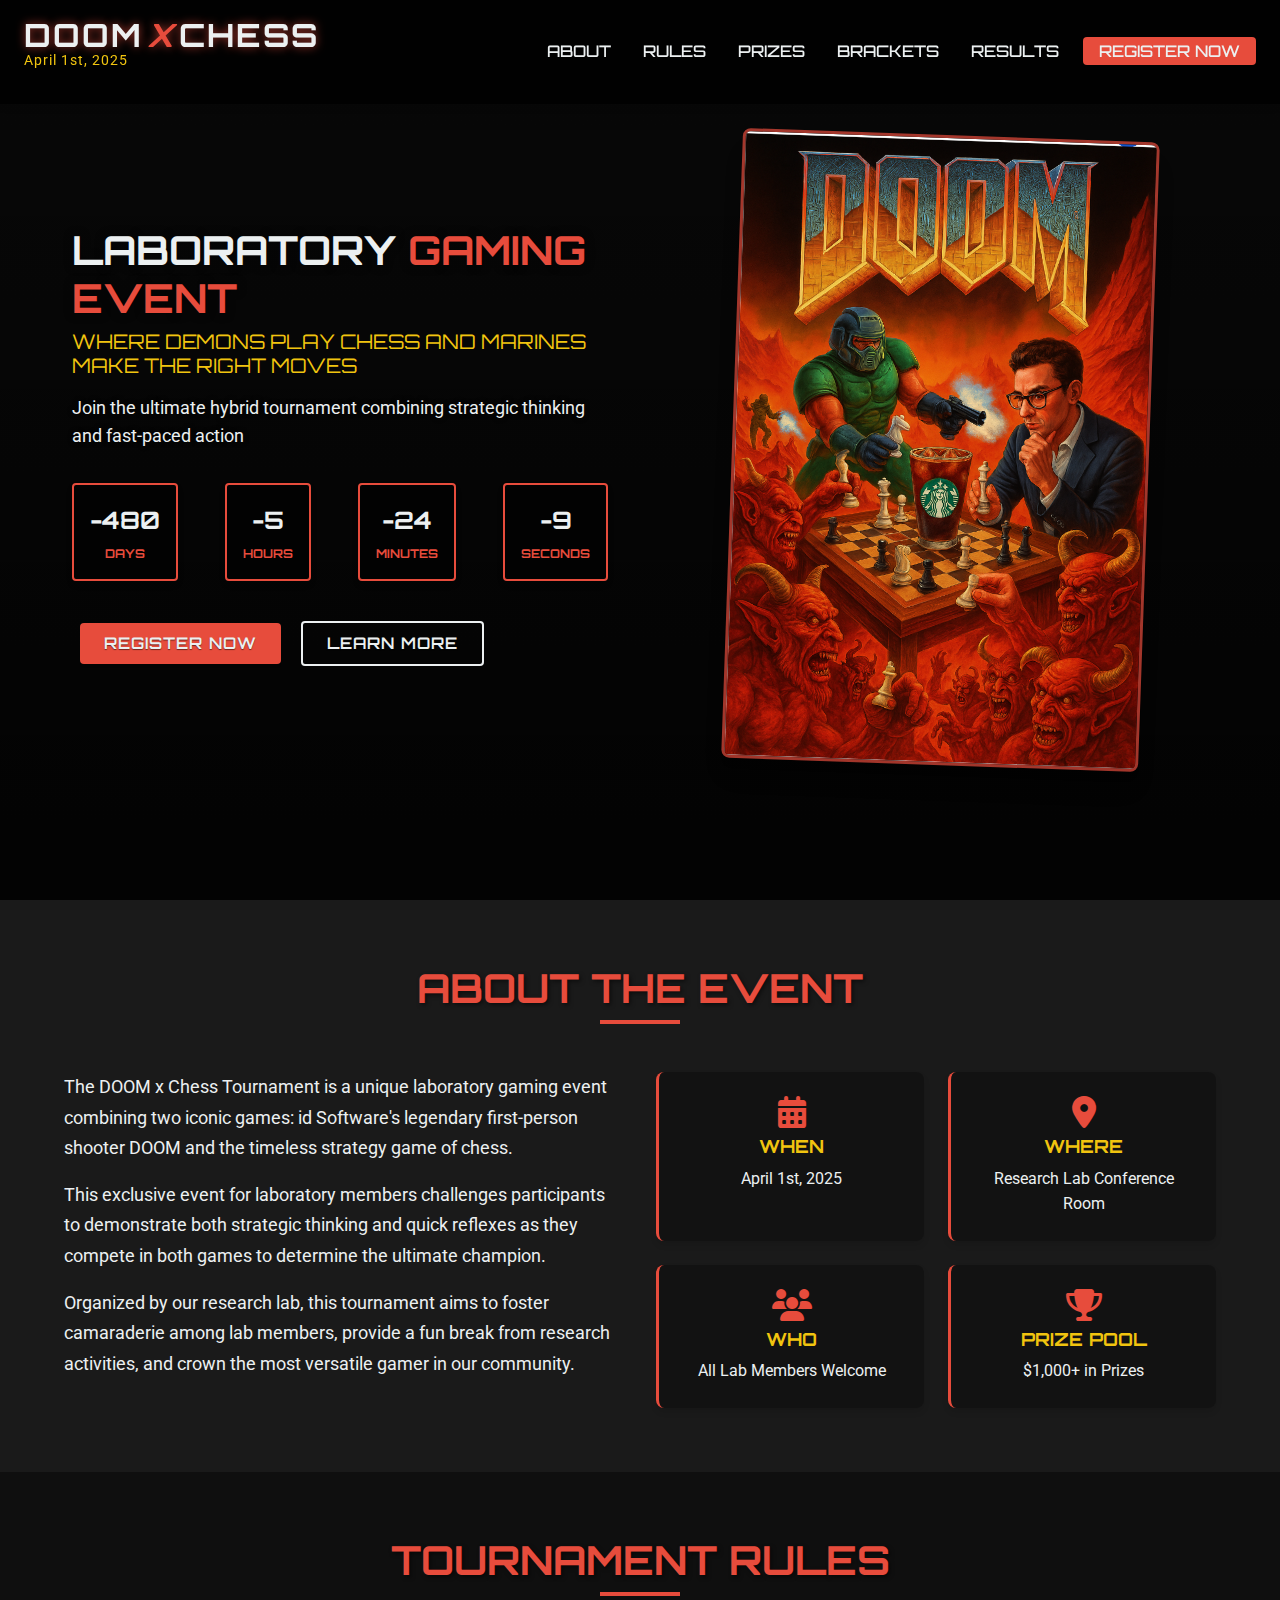
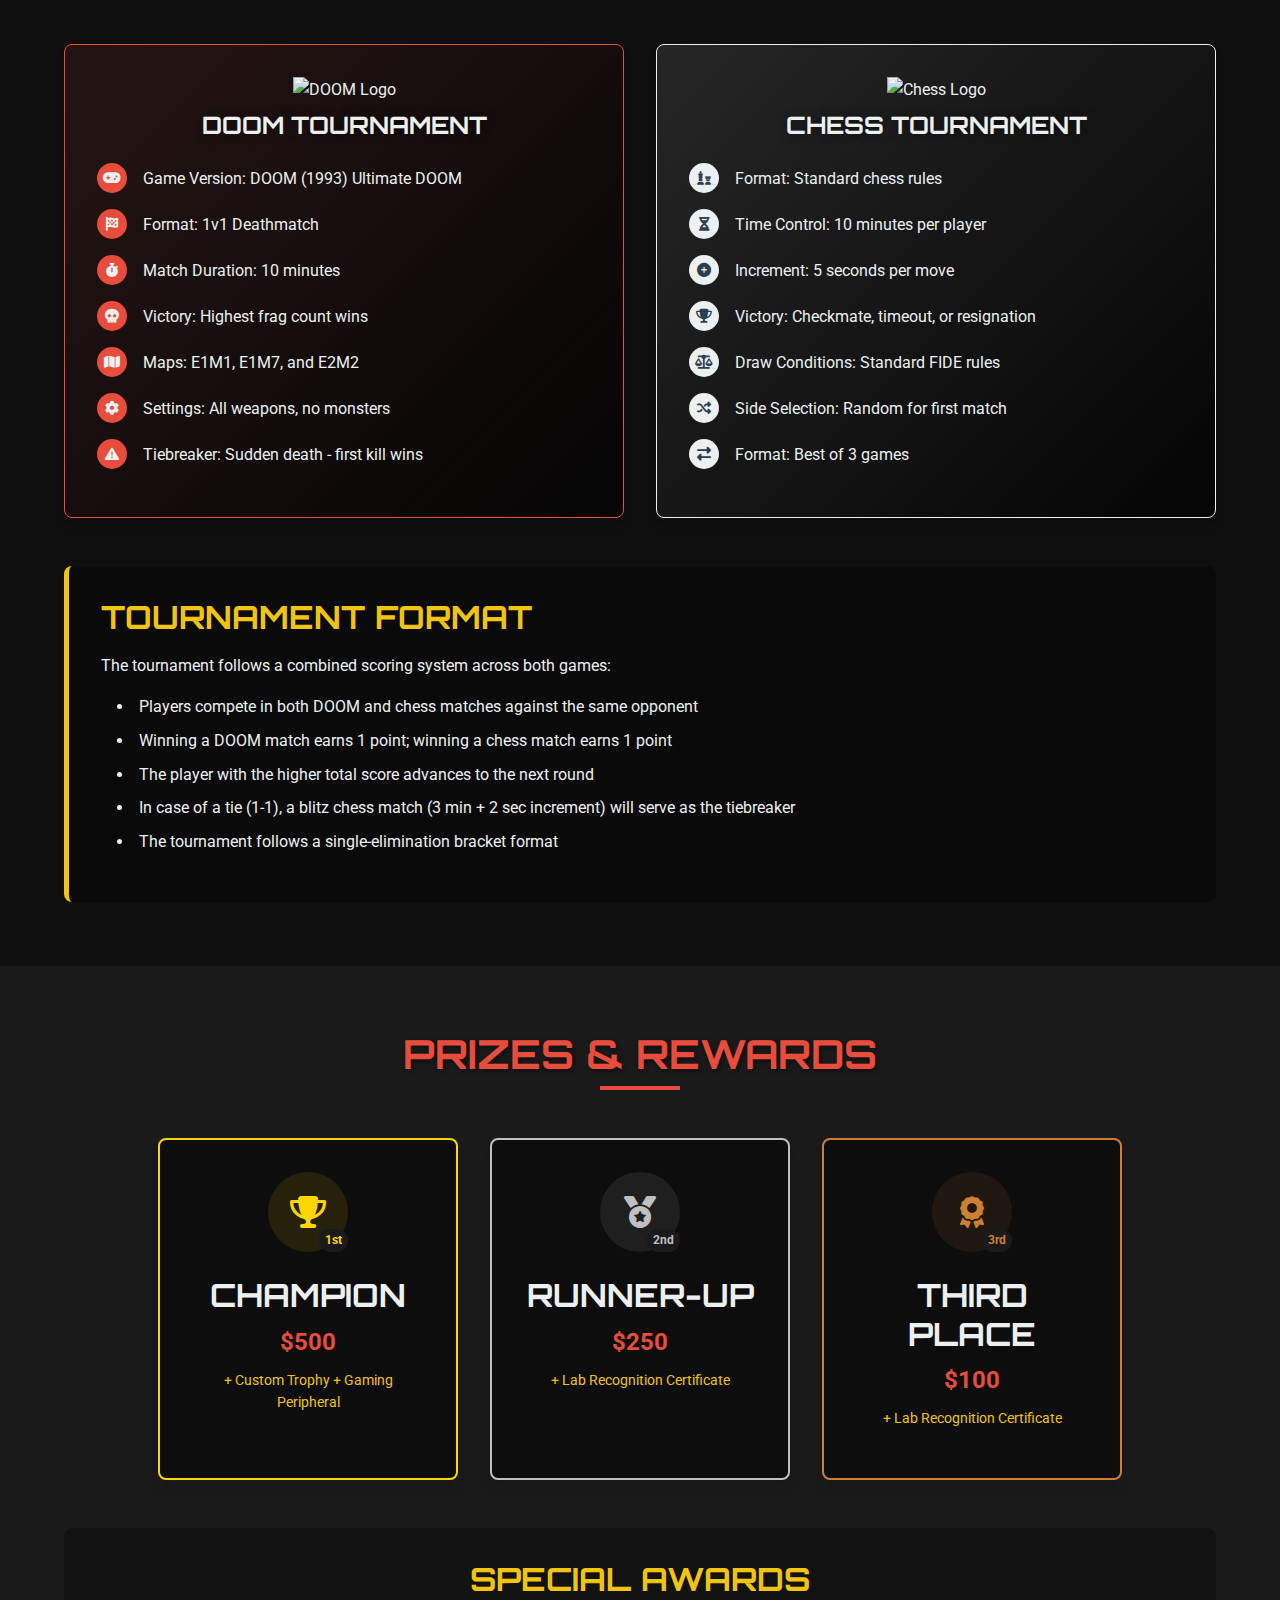
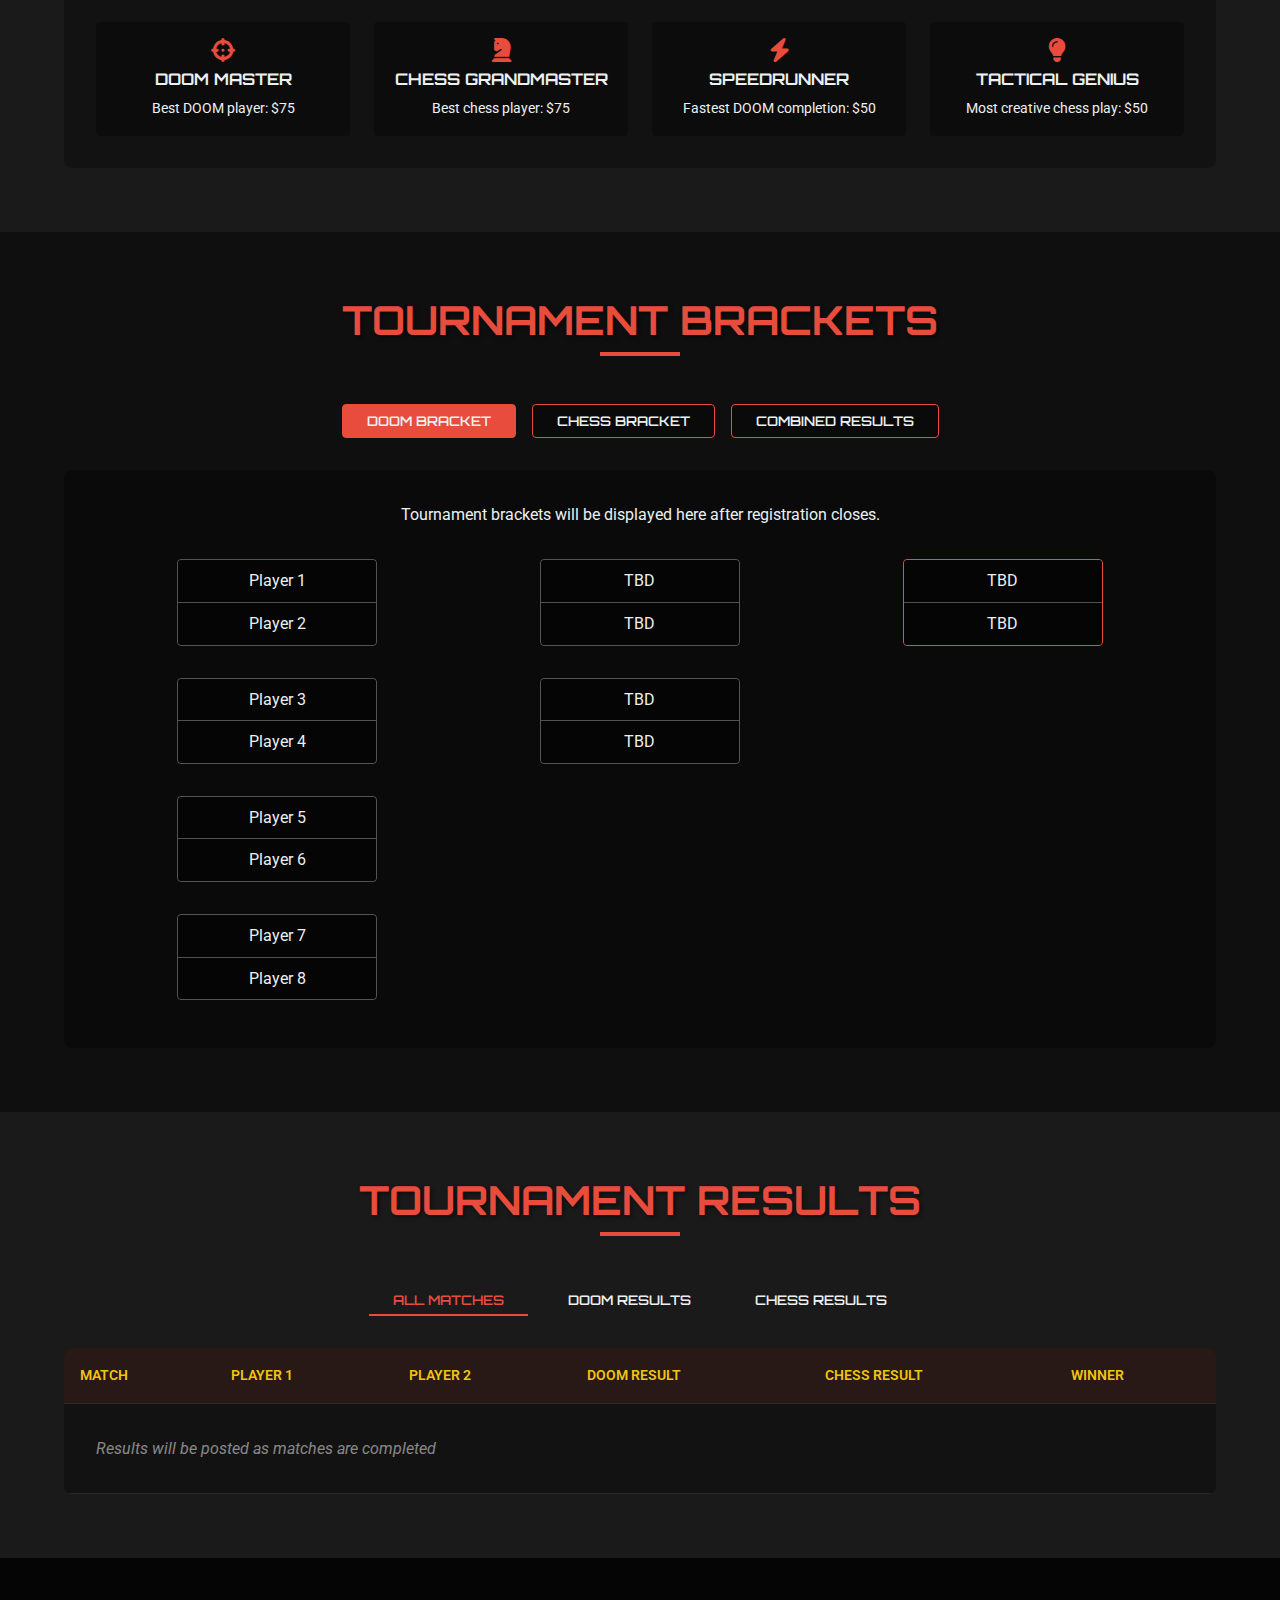
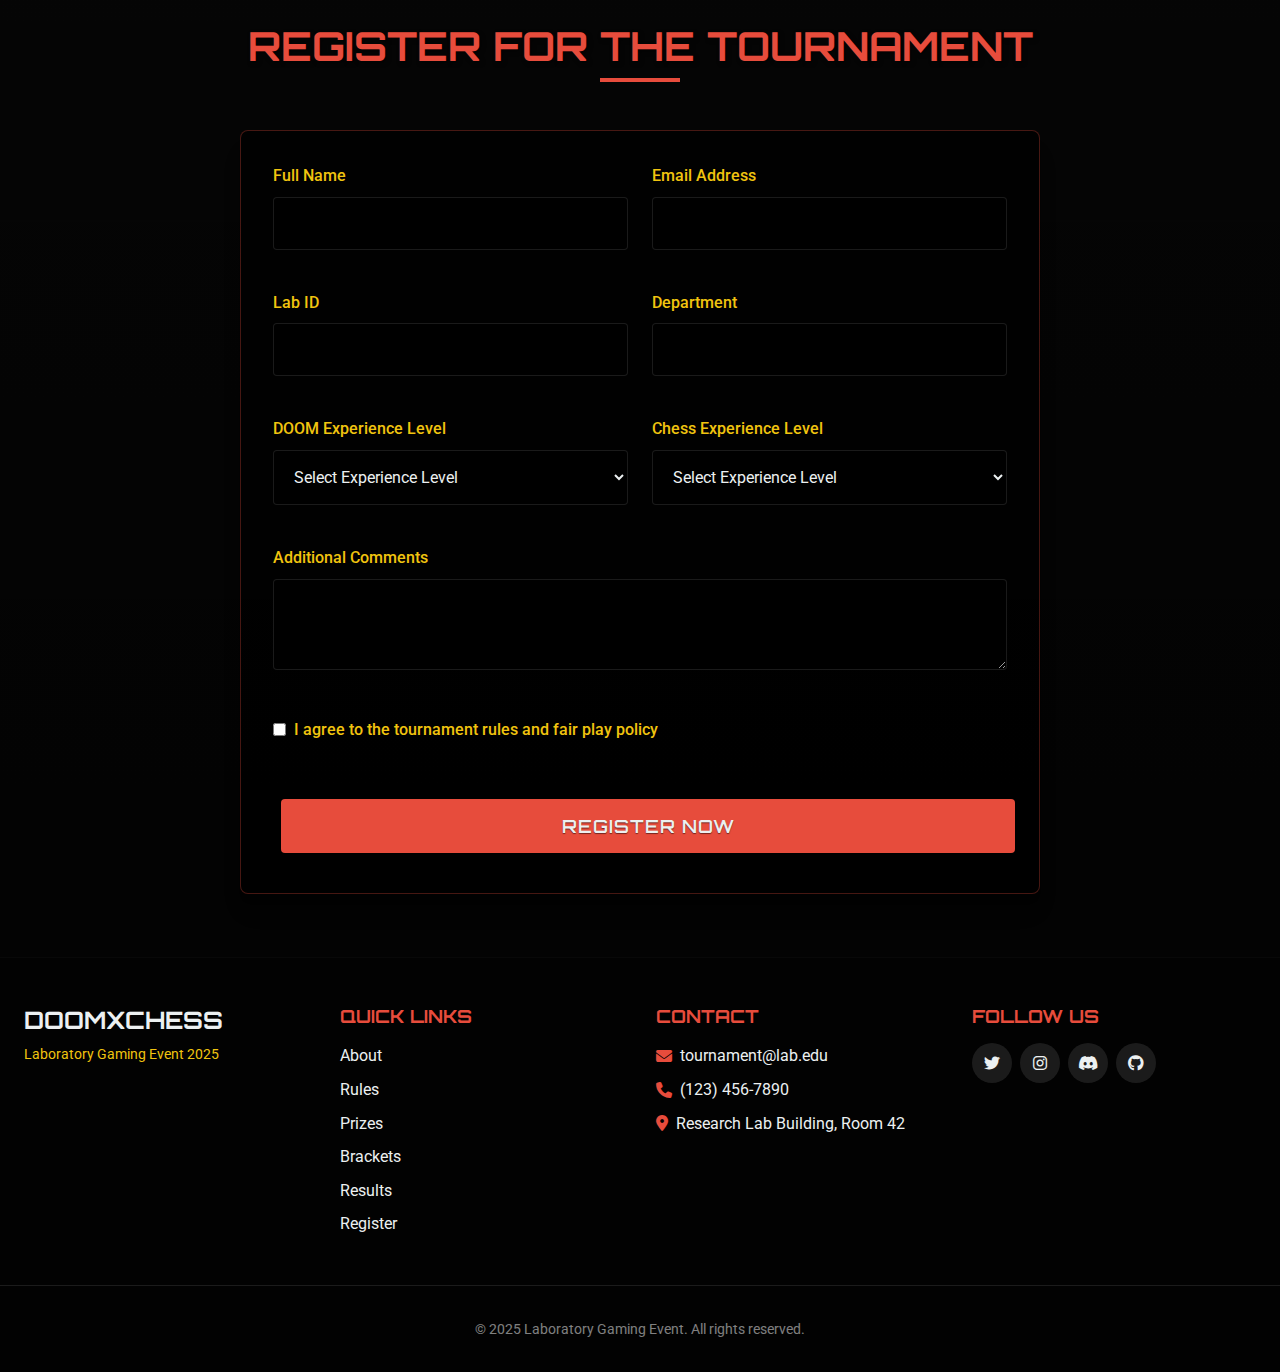
==== index.html @ b981db14 "build website: DOOM x Chess event page" ====
<!DOCTYPE html>
<html lang="en">
<head>
    <meta charset="UTF-8">
    <meta name="viewport" content="width=device-width, initial-scale=1.0">
    <title>DOOM x Chess Tournament 2025</title>
    <link rel="stylesheet" href="css/style.css">
    <link rel="stylesheet" href="https://cdnjs.cloudflare.com/ajax/libs/font-awesome/6.4.0/css/all.min.css">
    <link rel="preconnect" href="https://fonts.googleapis.com">
    <link rel="preconnect" href="https://fonts.gstatic.com" crossorigin>
    <link href="https://fonts.googleapis.com/css2?family=Orbitron:wght@400;500;600;700;800;900&family=Roboto:wght@300;400;500;700&display=swap" rel="stylesheet">
</head>
<body>
    <div class="noise-overlay"></div>
    <header>
        <div class="logo">
            <h1>DOOM<span class="x-mark">X</span>CHESS</h1>
            <p class="event-date">April 1st, 2025</p>
        </div>
        <nav>
            <ul>
                <li><a href="#about" class="nav-link">About</a></li>
                <li><a href="#rules" class="nav-link">Rules</a></li>
                <li><a href="#prizes" class="nav-link">Prizes</a></li>
                <li><a href="#brackets" class="nav-link">Brackets</a></li>
                <li><a href="#results" class="nav-link">Results</a></li>
                <li><a href="#register" class="nav-link cta">Register Now</a></li>
            </ul>
        </nav>
    </header>

    <main>
        <section id="hero">
            <div class="hero-content">
                <h2>LABORATORY <span class="highlight">GAMING EVENT</span></h2>
                <h3>Where demons play chess and marines make the right moves</h3>
                <p>Join the ultimate hybrid tournament combining strategic thinking and fast-paced action</p>
                <div class="countdown-timer">
                    <div id="countdown">
                        <div class="time-block">
                            <span id="days">00</span>
                            <span class="time-label">Days</span>
                        </div>
                        <div class="time-block">
                            <span id="hours">00</span>
                            <span class="time-label">Hours</span>
                        </div>
                        <div class="time-block">
                            <span id="minutes">00</span>
                            <span class="time-label">Minutes</span>
                        </div>
                        <div class="time-block">
                            <span id="seconds">00</span>
                            <span class="time-label">Seconds</span>
                        </div>
                    </div>
                </div>
                <a href="#register" class="btn primary-btn">Register Now</a>
                <a href="#rules" class="btn secondary-btn">Learn More</a>
            </div>
            <div class="hero-image">
                <img src="images/event-poster.jpg" alt="DOOM x Chess Tournament Poster">
            </div>
        </section>

        <section id="about" class="section">
            <div class="container">
                <h2 class="section-title">About the Event</h2>
                <div class="about-content">
                    <div class="about-text">
                        <p>The DOOM x Chess Tournament is a unique laboratory gaming event combining two iconic games: id Software's legendary first-person shooter DOOM and the timeless strategy game of chess.</p>
                        <p>This exclusive event for laboratory members challenges participants to demonstrate both strategic thinking and quick reflexes as they compete in both games to determine the ultimate champion.</p>
                        <p>Organized by our research lab, this tournament aims to foster camaraderie among lab members, provide a fun break from research activities, and crown the most versatile gamer in our community.</p>
                    </div>
                    <div class="about-features">
                        <div class="feature">
                            <i class="fas fa-calendar-alt"></i>
                            <h3>When</h3>
                            <p>April 1st, 2025</p>
                        </div>
                        <div class="feature">
                            <i class="fas fa-map-marker-alt"></i>
                            <h3>Where</h3>
                            <p>Research Lab Conference Room</p>
                        </div>
                        <div class="feature">
                            <i class="fas fa-users"></i>
                            <h3>Who</h3>
                            <p>All Lab Members Welcome</p>
                        </div>
                        <div class="feature">
                            <i class="fas fa-trophy"></i>
                            <h3>Prize Pool</h3>
                            <p>$1,000+ in Prizes</p>
                        </div>
                    </div>
                </div>
            </div>
        </section>

        <section id="rules" class="section dark-section">
            <div class="container">
                <h2 class="section-title">Tournament Rules</h2>
                
                <div class="games-container">
                    <div class="game-rules doom">
                        <div class="game-header">
                            <img src="images/doom-logo.png" alt="DOOM Logo" class="game-logo">
                            <h3>DOOM Tournament</h3>
                        </div>
                        <div class="rule-content">
                            <ul class="rule-list">
                                <li><span class="rule-icon"><i class="fas fa-gamepad"></i></span> Game Version: DOOM (1993) Ultimate DOOM</li>
                                <li><span class="rule-icon"><i class="fas fa-flag-checkered"></i></span> Format: 1v1 Deathmatch</li>
                                <li><span class="rule-icon"><i class="fas fa-stopwatch"></i></span> Match Duration: 10 minutes</li>
                                <li><span class="rule-icon"><i class="fas fa-skull"></i></span> Victory: Highest frag count wins</li>
                                <li><span class="rule-icon"><i class="fas fa-map"></i></span> Maps: E1M1, E1M7, and E2M2</li>
                                <li><span class="rule-icon"><i class="fas fa-cog"></i></span> Settings: All weapons, no monsters</li>
                                <li><span class="rule-icon"><i class="fas fa-exclamation-triangle"></i></span> Tiebreaker: Sudden death - first kill wins</li>
                            </ul>
                        </div>
                    </div>
                    
                    <div class="game-rules chess">
                        <div class="game-header">
                            <img src="images/chess-logo.png" alt="Chess Logo" class="game-logo">
                            <h3>Chess Tournament</h3>
                        </div>
                        <div class="rule-content">
                            <ul class="rule-list">
                                <li><span class="rule-icon"><i class="fas fa-chess"></i></span> Format: Standard chess rules</li>
                                <li><span class="rule-icon"><i class="fas fa-hourglass-half"></i></span> Time Control: 10 minutes per player</li>
                                <li><span class="rule-icon"><i class="fas fa-plus-circle"></i></span> Increment: 5 seconds per move</li>
                                <li><span class="rule-icon"><i class="fas fa-trophy"></i></span> Victory: Checkmate, timeout, or resignation</li>
                                <li><span class="rule-icon"><i class="fas fa-balance-scale"></i></span> Draw Conditions: Standard FIDE rules</li>
                                <li><span class="rule-icon"><i class="fas fa-random"></i></span> Side Selection: Random for first match</li>
                                <li><span class="rule-icon"><i class="fas fa-exchange-alt"></i></span> Format: Best of 3 games</li>
                            </ul>
                        </div>
                    </div>
                </div>
                
                <div class="tournament-format">
                    <h3>Tournament Format</h3>
                    <p>The tournament follows a combined scoring system across both games:</p>
                    <ul>
                        <li>Players compete in both DOOM and chess matches against the same opponent</li>
                        <li>Winning a DOOM match earns 1 point; winning a chess match earns 1 point</li>
                        <li>The player with the higher total score advances to the next round</li>
                        <li>In case of a tie (1-1), a blitz chess match (3 min + 2 sec increment) will serve as the tiebreaker</li>
                        <li>The tournament follows a single-elimination bracket format</li>
                    </ul>
                </div>
            </div>
        </section>

        <section id="prizes" class="section">
            <div class="container">
                <h2 class="section-title">Prizes & Rewards</h2>
                <div class="prizes-container">
                    <div class="prize-card first">
                        <div class="prize-medal">
                            <i class="fas fa-trophy"></i>
                            <span class="place">1st</span>
                        </div>
                        <div class="prize-details">
                            <h3>Champion</h3>
                            <p class="prize-value">$500</p>
                            <p class="prize-extras">+ Custom Trophy + Gaming Peripheral</p>
                        </div>
                    </div>
                    <div class="prize-card second">
                        <div class="prize-medal">
                            <i class="fas fa-medal"></i>
                            <span class="place">2nd</span>
                        </div>
                        <div class="prize-details">
                            <h3>Runner-up</h3>
                            <p class="prize-value">$250</p>
                            <p class="prize-extras">+ Lab Recognition Certificate</p>
                        </div>
                    </div>
                    <div class="prize-card third">
                        <div class="prize-medal">
                            <i class="fas fa-award"></i>
                            <span class="place">3rd</span>
                        </div>
                        <div class="prize-details">
                            <h3>Third Place</h3>
                            <p class="prize-value">$100</p>
                            <p class="prize-extras">+ Lab Recognition Certificate</p>
                        </div>
                    </div>
                </div>
                
                <div class="special-prizes">
                    <h3>Special Awards</h3>
                    <div class="special-prizes-grid">
                        <div class="special-prize">
                            <i class="fas fa-crosshairs"></i>
                            <h4>DOOM Master</h4>
                            <p>Best DOOM player: $75</p>
                        </div>
                        <div class="special-prize">
                            <i class="fas fa-chess-knight"></i>
                            <h4>Chess Grandmaster</h4>
                            <p>Best chess player: $75</p>
                        </div>
                        <div class="special-prize">
                            <i class="fas fa-bolt"></i>
                            <h4>Speedrunner</h4>
                            <p>Fastest DOOM completion: $50</p>
                        </div>
                        <div class="special-prize">
                            <i class="fas fa-lightbulb"></i>
                            <h4>Tactical Genius</h4>
                            <p>Most creative chess play: $50</p>
                        </div>
                    </div>
                </div>
            </div>
        </section>

        <section id="brackets" class="section dark-section">
            <div class="container">
                <h2 class="section-title">Tournament Brackets</h2>
                <div class="bracket-container">
                    <div class="bracket-controls">
                        <button id="doom-bracket-btn" class="bracket-btn active">DOOM Bracket</button>
                        <button id="chess-bracket-btn" class="bracket-btn">Chess Bracket</button>
                        <button id="combined-bracket-btn" class="bracket-btn">Combined Results</button>
                    </div>
                    
                    <div id="brackets-display">
                        <!-- Brackets will be dynamically rendered here via JavaScript -->
                        <div class="placeholder-bracket">
                            <p>Tournament brackets will be displayed here after registration closes.</p>
                            <div class="sample-bracket">
                                <div class="round">
                                    <div class="match">
                                        <div class="team">Player 1</div>
                                        <div class="team">Player 2</div>
                                    </div>
                                    <div class="match">
                                        <div class="team">Player 3</div>
                                        <div class="team">Player 4</div>
                                    </div>
                                    <div class="match">
                                        <div class="team">Player 5</div>
                                        <div class="team">Player 6</div>
                                    </div>
                                    <div class="match">
                                        <div class="team">Player 7</div>
                                        <div class="team">Player 8</div>
                                    </div>
                                </div>
                                <div class="round">
                                    <div class="match">
                                        <div class="team">TBD</div>
                                        <div class="team">TBD</div>
                                    </div>
                                    <div class="match">
                                        <div class="team">TBD</div>
                                        <div class="team">TBD</div>
                                    </div>
                                </div>
                                <div class="round">
                                    <div class="match final">
                                        <div class="team">TBD</div>
                                        <div class="team">TBD</div>
                                    </div>
                                </div>
                            </div>
                        </div>
                    </div>
                </div>
            </div>
        </section>

        <section id="results" class="section">
            <div class="container">
                <h2 class="section-title">Tournament Results</h2>
                <div class="results-container">
                    <div class="results-tabs">
                        <button class="tab-btn active" data-tab="all-results">All Matches</button>
                        <button class="tab-btn" data-tab="doom-results">DOOM Results</button>
                        <button class="tab-btn" data-tab="chess-results">Chess Results</button>
                    </div>
                    
                    <div class="results-content">
                        <div id="all-results" class="tab-content active">
                            <table class="results-table">
                                <thead>
                                    <tr>
                                        <th>Match</th>
                                        <th>Player 1</th>
                                        <th>Player 2</th>
                                        <th>DOOM Result</th>
                                        <th>Chess Result</th>
                                        <th>Winner</th>
                                    </tr>
                                </thead>
                                <tbody>
                                    <!-- Results will be populated dynamically -->
                                    <tr>
                                        <td colspan="6" class="no-results">Results will be posted as matches are completed</td>
                                    </tr>
                                </tbody>
                            </table>
                        </div>
                        
                        <div id="doom-results" class="tab-content">
                            <table class="results-table">
                                <thead>
                                    <tr>
                                        <th>Match</th>
                                        <th>Player 1</th>
                                        <th>Player 2</th>
                                        <th>Score</th>
                                        <th>Map</th>
                                        <th>Winner</th>
                                    </tr>
                                </thead>
                                <tbody>
                                    <!-- DOOM Results will be populated dynamically -->
                                    <tr>
                                        <td colspan="6" class="no-results">DOOM results will be posted as matches are completed</td>
                                    </tr>
                                </tbody>
                            </table>
                        </div>
                        
                        <div id="chess-results" class="tab-content">
                            <table class="results-table">
                                <thead>
                                    <tr>
                                        <th>Match</th>
                                        <th>White</th>
                                        <th>Black</th>
                                        <th>Result</th>
                                        <th>Moves</th>
                                        <th>Winner</th>
                                    </tr>
                                </thead>
                                <tbody>
                                    <!-- Chess Results will be populated dynamically -->
                                    <tr>
                                        <td colspan="6" class="no-results">Chess results will be posted as matches are completed</td>
                                    </tr>
                                </tbody>
                            </table>
                        </div>
                    </div>
                </div>
            </div>
        </section>

        <section id="register" class="section cta-section">
            <div class="container">
                <h2 class="section-title">Register for the Tournament</h2>
                <div class="registration-form-container">
                    <form id="registration-form" class="registration-form">
                        <div class="form-row">
                            <div class="form-group">
                                <label for="name">Full Name</label>
                                <input type="text" id="name" name="name" required>
                            </div>
                            <div class="form-group">
                                <label for="email">Email Address</label>
                                <input type="email" id="email" name="email" required>
                            </div>
                        </div>
                        <div class="form-row">
                            <div class="form-group">
                                <label for="lab-id">Lab ID</label>
                                <input type="text" id="lab-id" name="lab-id" required>
                            </div>
                            <div class="form-group">
                                <label for="department">Department</label>
                                <input type="text" id="department" name="department" required>
                            </div>
                        </div>
                        <div class="form-row">
                            <div class="form-group">
                                <label for="doom-experience">DOOM Experience Level</label>
                                <select id="doom-experience" name="doom-experience" required>
                                    <option value="">Select Experience Level</option>
                                    <option value="beginner">Beginner</option>
                                    <option value="intermediate">Intermediate</option>
                                    <option value="advanced">Advanced</option>
                                    <option value="expert">Expert</option>
                                </select>
                            </div>
                            <div class="form-group">
                                <label for="chess-experience">Chess Experience Level</label>
                                <select id="chess-experience" name="chess-experience" required>
                                    <option value="">Select Experience Level</option>
                                    <option value="beginner">Beginner</option>
                                    <option value="intermediate">Intermediate</option>
                                    <option value="advanced">Advanced</option>
                                    <option value="expert">Expert</option>
                                </select>
                            </div>
                        </div>
                        <div class="form-group">
                            <label for="comments">Additional Comments</label>
                            <textarea id="comments" name="comments" rows="3"></textarea>
                        </div>
                        <div class="form-group form-checkbox">
                            <input type="checkbox" id="rules-agreement" name="rules-agreement" required>
                            <label for="rules-agreement">I agree to the tournament rules and fair play policy</label>
                        </div>
                        <button type="submit" class="btn primary-btn submit-btn">Register Now</button>
                    </form>
                </div>
            </div>
        </section>
    </main>

    <footer>
        <div class="footer-content">
            <div class="footer-logo">
                <h2>DOOM<span class="x-mark">X</span>CHESS</h2>
                <p>Laboratory Gaming Event 2025</p>
            </div>
            <div class="footer-links">
                <h3>Quick Links</h3>
                <ul>
                    <li><a href="#about">About</a></li>
                    <li><a href="#rules">Rules</a></li>
                    <li><a href="#prizes">Prizes</a></li>
                    <li><a href="#brackets">Brackets</a></li>
                    <li><a href="#results">Results</a></li>
                    <li><a href="#register">Register</a></li>
                </ul>
            </div>
            <div class="footer-contact">
                <h3>Contact</h3>
                <p><i class="fas fa-envelope"></i> tournament@lab.edu</p>
                <p><i class="fas fa-phone"></i> (123) 456-7890</p>
                <p><i class="fas fa-map-marker-alt"></i> Research Lab Building, Room 42</p>
            </div>
            <div class="footer-social">
                <h3>Follow Us</h3>
                <div class="social-icons">
                    <a href="#" class="social-icon"><i class="fab fa-twitter"></i></a>
                    <a href="#" class="social-icon"><i class="fab fa-instagram"></i></a>
                    <a href="#" class="social-icon"><i class="fab fa-discord"></i></a>
                    <a href="#" class="social-icon"><i class="fab fa-github"></i></a>
                </div>
            </div>
        </div>
        <div class="footer-bottom">
            <p>&copy; 2025 Laboratory Gaming Event. All rights reserved.</p>
        </div>
    </footer>

    <script src="js/script.js"></script>
</body>
</html>
---- css/style.css ----
/* Global Variables */
:root {
    /* Main Colors */
    --primary-color: #e74c3c;
    --secondary-color: #2c3e50;
    --accent-color: #f39c12;
    --dark-color: #1a1a1a;
    --light-color: #ecf0f1;
    --success-color: #2ecc71;
    --danger-color: #e74c3c;
    --warning-color: #f39c12;
    --info-color: #3498db;
    
    /* Doom Theme Colors */
    --doom-red: #e74c3c;
    --doom-orange: #f39c12;
    --doom-yellow: #f1c40f;
    --doom-blue: #3498db;
    --doom-green: #2ecc71;
    
    /* Chess Theme Colors */
    --chess-black: #2c3e50;
    --chess-white: #ecf0f1;
    --chess-board-dark: #8b5a2b;
    --chess-board-light: #d2b48c;
    
    /* Font Families */
    --heading-font: 'Orbitron', sans-serif;
    --body-font: 'Roboto', sans-serif;
    
    /* Font Sizes */
    --font-size-xs: 0.75rem;
    --font-size-sm: 0.875rem;
    --font-size-md: 1rem;
    --font-size-lg: 1.125rem;
    --font-size-xl: 1.25rem;
    --font-size-2xl: 1.5rem;
    --font-size-3xl: 2rem;
    --font-size-4xl: 2.5rem;
    --font-size-5xl: 3rem;
    
    /* Spacing */
    --space-xs: 0.25rem;
    --space-sm: 0.5rem;
    --space-md: 1rem;
    --space-lg: 1.5rem;
    --space-xl: 2rem;
    --space-2xl: 3rem;
    --space-3xl: 4rem;
    
    /* Border Radius */
    --radius-sm: 0.25rem;
    --radius-md: 0.5rem;
    --radius-lg: 1rem;
    --radius-full: 9999px;
    
    /* Transitions */
    --transition-fast: 0.15s ease;
    --transition-normal: 0.3s ease;
    --transition-slow: 0.5s ease;
    
    /* Shadows */
    --shadow-sm: 0 1px 3px rgba(0, 0, 0, 0.12), 0 1px 2px rgba(0, 0, 0, 0.24);
    --shadow-md: 0 4px 6px rgba(0, 0, 0, 0.1);
    --shadow-lg: 0 10px 15px -3px rgba(0, 0, 0, 0.1), 0 4px 6px -2px rgba(0, 0, 0, 0.05);
    --shadow-xl: 0 20px 25px -5px rgba(0, 0, 0, 0.1), 0 10px 10px -5px rgba(0, 0, 0, 0.04);
    --shadow-inner: inset 0 2px 4px 0 rgba(0, 0, 0, 0.06);
    --shadow-outline: 0 0 0 3px rgba(66, 153, 225, 0.5);
    
    /* Max Width */
    --max-width: 1200px;
}

/* Reset & Base Styles */
*, *::before, *::after {
    box-sizing: border-box;
    margin: 0;
    padding: 0;
}

html {
    font-size: 16px;
    scroll-behavior: smooth;
}

body {
    font-family: var(--body-font);
    font-size: var(--font-size-md);
    line-height: 1.6;
    color: var(--light-color);
    background-color: var(--dark-color);
    overflow-x: hidden;
    position: relative;
}

h1, h2, h3, h4, h5, h6 {
    font-family: var(--heading-font);
    font-weight: 700;
    line-height: 1.2;
    margin-bottom: var(--space-md);
    text-transform: uppercase;
}

h1 {
    font-size: var(--font-size-5xl);
}

h2 {
    font-size: var(--font-size-4xl);
}

h3 {
    font-size: var(--font-size-3xl);
}

h4 {
    font-size: var(--font-size-2xl);
}

h5 {
    font-size: var(--font-size-xl);
}

h6 {
    font-size: var(--font-size-lg);
}

p {
    margin-bottom: var(--space-md);
}

a {
    color: var(--primary-color);
    text-decoration: none;
    transition: color var(--transition-normal);
}

a:hover {
    color: var(--accent-color);
}

ul, ol {
    list-style-position: inside;
    margin-bottom: var(--space-md);
}

img {
    max-width: 100%;
    height: auto;
}

button, .btn {
    cursor: pointer;
    display: inline-block;
    font-family: var(--heading-font);
    font-weight: 600;
    text-transform: uppercase;
    padding: var(--space-sm) var(--space-lg);
    border-radius: var(--radius-sm);
    transition: all var(--transition-normal);
    border: none;
    text-align: center;
}

.btn {
    font-size: var(--font-size-md);
    letter-spacing: 1px;
    text-shadow: 0 1px 1px rgba(0, 0, 0, 0.5);
    margin: var(--space-sm);
}

.primary-btn {
    background-color: var(--doom-red);
    color: var(--light-color);
    box-shadow: 0 4px 0 rgba(0, 0, 0, 0.2);
}

.primary-btn:hover {
    background-color: #c0392b;
    color: var(--light-color);
    transform: translateY(-2px);
    box-shadow: 0 6px 0 rgba(0, 0, 0, 0.2);
}

.secondary-btn {
    background-color: transparent;
    border: 2px solid var(--light-color);
    color: var(--light-color);
}

.secondary-btn:hover {
    background-color: rgba(255, 255, 255, 0.1);
    color: var(--light-color);
    transform: translateY(-2px);
}

.container {
    width: 100%;
    max-width: var(--max-width);
    margin: 0 auto;
    padding: 0 var(--space-lg);
}

.section {
    padding: var(--space-3xl) 0;
    position: relative;
}

.section-title {
    text-align: center;
    margin-bottom: var(--space-2xl);
    position: relative;
    color: var(--primary-color);
    text-shadow: 2px 2px 4px rgba(0, 0, 0, 0.5);
}

.section-title::after {
    content: '';
    display: block;
    width: 80px;
    height: 4px;
    background: var(--primary-color);
    margin: var(--space-sm) auto 0;
}

.dark-section {
    background-color: rgba(0, 0, 0, 0.4);
    position: relative;
}

.dark-section::before {
    content: '';
    position: absolute;
    top: 0;
    left: 0;
    width: 100%;
    height: 100%;
    background-image: url('../images/dark-texture.png');
    opacity: 0.05;
    z-index: -1;
}

.highlight {
    color: var(--doom-red);
}

/* Noise Overlay for DOOM Style */
.noise-overlay {
    position: fixed;
    top: 0;
    left: 0;
    width: 100%;
    height: 100%;
    background-image: url('../images/noise.png');
    opacity: 0.03;
    pointer-events: none;
    z-index: 9999;
}

/* Animations */
@keyframes flicker {
    0%, 19.999%, 22%, 62.999%, 64%, 64.999%, 70%, 100% {
        opacity: 0.99;
    }
    20%, 21.999%, 63%, 63.999%, 65%, 69.999% {
        opacity: 0.4;
    }
}

@keyframes pulse {
    0% {
        transform: scale(1);
    }
    50% {
        transform: scale(1.05);
    }
    100% {
        transform: scale(1);
    }
}

@keyframes fadeIn {
    from {
        opacity: 0;
    }
    to {
        opacity: 1;
    }
}

@keyframes slideInFromBottom {
    from {
        transform: translateY(50px);
        opacity: 0;
    }
    to {
        transform: translateY(0);
        opacity: 1;
    }
}

/* Responsive Utilities */
@media (max-width: 1200px) {
    :root {
        --font-size-5xl: 2.5rem;
        --font-size-4xl: 2rem;
        --font-size-3xl: 1.75rem;
    }
}

@media (max-width: 992px) {
    :root {
        --font-size-5xl: 2.25rem;
        --font-size-4xl: 1.75rem;
        --font-size-3xl: 1.5rem;
    }
}

@media (max-width: 768px) {
    :root {
        --font-size-5xl: 2rem;
        --font-size-4xl: 1.5rem;
        --font-size-3xl: 1.25rem;
    }
    
    .section {
        padding: var(--space-2xl) 0;
    }
}

@media (max-width: 576px) {
    :root {
        --font-size-5xl: 1.75rem;
        --font-size-4xl: 1.25rem;
        --font-size-3xl: 1.125rem;
    }
    
    .btn {
        display: block;
        width: 100%;
        margin: var(--space-sm) 0;
    }
}

/* Utility Classes */
.text-center {
    text-align: center;
}

.text-right {
    text-align: right;
}

.text-left {
    text-align: left;
}

.mb-0 {
    margin-bottom: 0;
}

.mt-0 {
    margin-top: 0;
}

.mb-1 {
    margin-bottom: var(--space-sm);
}

.mt-1 {
    margin-top: var(--space-sm);
}

.mb-2 {
    margin-bottom: var(--space-md);
}

.mt-2 {
    margin-top: var(--space-md);
}

.mb-3 {
    margin-bottom: var(--space-lg);
}

.mt-3 {
    margin-top: var(--space-lg);
}

.mb-4 {
    margin-bottom: var(--space-xl);
}

.mt-4 {
    margin-top: var(--space-xl);
}

.mb-5 {
    margin-bottom: var(--space-2xl);
}

.mt-5 {
    margin-top: var(--space-2xl);
}

.d-flex {
    display: flex;
}

.flex-column {
    flex-direction: column;
}

.flex-row {
    flex-direction: row;
}

.justify-content-center {
    justify-content: center;
}

.justify-content-between {
    justify-content: space-between;
}

.justify-content-around {
    justify-content: space-around;
}

.align-items-center {
    align-items: center;
}

.flex-wrap {
    flex-wrap: wrap;
}

.w-100 {
    width: 100%;
}

.h-100 {
    height: 100%;
}

.position-relative {
    position: relative;
}

.position-absolute {
    position: absolute;
}

.hidden {
    display: none;
}

.visible {
    display: block;
}

.sr-only {
    position: absolute;
    width: 1px;
    height: 1px;
    padding: 0;
    margin: -1px;
    overflow: hidden;
    clip: rect(0, 0, 0, 0);
    border: 0;
}

/* Header & Navigation */
header {
    position: fixed;
    top: 0;
    left: 0;
    width: 100%;
    padding: var(--space-md) 0;
    display: flex;
    justify-content: space-between;
    align-items: center;
    z-index: 1000;
    background-color: rgba(0, 0, 0, 0.8);
    backdrop-filter: blur(10px);
    box-shadow: var(--shadow-md);
    transition: all var(--transition-normal);
}

header.scrolled {
    padding: var(--space-sm) 0;
    background-color: rgba(0, 0, 0, 0.95);
}

.logo {
    padding: 0 var(--space-lg);
    display: flex;
    flex-direction: column;
    align-items: flex-start;
}

.logo h1 {
    font-size: var(--font-size-3xl);
    color: var(--light-color);
    margin-bottom: 0;
    text-shadow: 0 0 10px rgba(231, 76, 60, 0.7);
    letter-spacing: 2px;
}

.logo .x-mark {
    color: var(--doom-red);
    font-style: italic;
    margin: 0 var(--space-xs);
    animation: pulse 2s infinite;
}

.logo .event-date {
    font-size: var(--font-size-sm);
    color: var(--doom-yellow);
    margin-top: -5px;
    letter-spacing: 1px;
}

nav {
    padding: 0 var(--space-lg);
}

nav ul {
    display: flex;
    gap: var(--space-md);
    list-style: none;
    margin-bottom: 0;
}

nav .nav-link {
    color: var(--light-color);
    font-weight: 500;
    text-transform: uppercase;
    font-family: var(--heading-font);
    padding: var(--space-xs) var(--space-sm);
    position: relative;
    transition: all var(--transition-normal);
}

nav .nav-link::after {
    content: '';
    position: absolute;
    bottom: 0;
    left: 50%;
    width: 0;
    height: 2px;
    background-color: var(--doom-red);
    transition: all var(--transition-normal);
    transform: translateX(-50%);
}

nav .nav-link:hover {
    color: var(--doom-red);
}

nav .nav-link:hover::after {
    width: 100%;
}

nav .nav-link.cta {
    background-color: var(--doom-red);
    padding: var(--space-xs) var(--space-md);
    border-radius: var(--radius-sm);
    box-shadow: 0 4px 0 rgba(0, 0, 0, 0.2);
}

nav .nav-link.cta:hover {
    background-color: #c0392b;
    color: var(--light-color);
    transform: translateY(-2px);
    box-shadow: 0 6px 0 rgba(0, 0, 0, 0.2);
}

nav .nav-link.cta::after {
    display: none;
}

.menu-toggle {
    display: none;
    background: none;
    border: none;
    color: var(--light-color);
    font-size: 1.5rem;
    cursor: pointer;
    padding: var(--space-xs);
}

/* Hero Section */
#hero {
    min-height: 100vh;
    display: flex;
    align-items: center;
    justify-content: center;
    background-color: var(--dark-color);
    background-image: linear-gradient(to bottom, rgba(0, 0, 0, 0.7), rgba(0, 0, 0, 0.9)), url('../images/hero-bg.jpg');
    background-size: cover;
    background-position: center;
    padding: var(--space-3xl) 0;
    overflow: hidden;
    position: relative;
}

#hero::before {
    content: '';
    position: absolute;
    top: 0;
    left: 0;
    width: 100%;
    height: 100%;
    background-image: url('../images/pentagram.png');
    background-size: 200px;
    background-repeat: repeat;
    opacity: 0.05;
    z-index: 1;
}

.hero-content {
    flex: 1;
    max-width: 600px;
    padding: var(--space-xl);
    z-index: 2;
    animation: fadeIn 1.5s ease-in-out;
}

.hero-content h2 {
    font-size: var(--font-size-4xl);
    margin-bottom: var(--space-sm);
    text-shadow: 0 0 10px rgba(0, 0, 0, 0.5);
}

.hero-content h3 {
    font-size: var(--font-size-xl);
    margin-bottom: var(--space-md);
    font-weight: 400;
    color: var(--doom-yellow);
}

.hero-content p {
    font-size: var(--font-size-lg);
    margin-bottom: var(--space-xl);
    text-shadow: 0 0 5px rgba(0, 0, 0, 0.7);
}

.hero-image {
    flex: 1;
    display: flex;
    justify-content: center;
    align-items: center;
    max-width: 600px;
    z-index: 2;
}

.hero-image img {
    max-width: 100%;
    max-height: 70vh;
    border-radius: var(--radius-md);
    box-shadow: var(--shadow-xl);
    border: 3px solid rgba(231, 76, 60, 0.7);
    transform: rotate(2deg);
    transition: all var(--transition-normal);
    animation: slideInFromBottom 1s ease-in-out;
}

.hero-image img:hover {
    transform: rotate(0deg) scale(1.02);
    border-color: var(--doom-red);
}

/* Countdown Timer */
.countdown-timer {
    margin: var(--space-xl) 0;
}

#countdown {
    display: flex;
    justify-content: space-between;
    gap: var(--space-md);
}

.time-block {
    display: flex;
    flex-direction: column;
    align-items: center;
    justify-content: center;
    background-color: rgba(0, 0, 0, 0.5);
    border: 2px solid var(--doom-red);
    border-radius: var(--radius-sm);
    padding: var(--space-md);
    min-width: 80px;
    box-shadow: var(--shadow-md);
}

.time-block span {
    font-size: var(--font-size-2xl);
    font-family: var(--heading-font);
    font-weight: 700;
    color: var(--light-color);
}

.time-label {
    font-size: var(--font-size-xs) !important;
    text-transform: uppercase;
    margin-top: var(--space-xs);
    color: var(--doom-red) !important;
}

/* Mobile Navigation */
@media (max-width: 992px) {
    header {
        flex-direction: column;
        align-items: stretch;
    }
    
    .logo {
        padding: var(--space-sm) var(--space-lg);
        align-items: center;
    }
    
    nav {
        padding: var(--space-md) 0;
    }
    
    nav ul {
        flex-direction: column;
        align-items: center;
        gap: var(--space-sm);
        display: none;
    }
    
    nav ul.active {
        display: flex;
    }
    
    .menu-toggle {
        display: block;
        position: absolute;
        top: var(--space-md);
        right: var(--space-lg);
    }
    
    #hero {
        flex-direction: column;
        text-align: center;
    }
    
    .hero-content, .hero-image {
        max-width: 100%;
    }
    
    .hero-image {
        margin-top: var(--space-2xl);
    }
    
    .hero-image img {
        max-width: 90%;
    }
    
    .time-block {
        min-width: 60px;
        padding: var(--space-sm);
    }
    
    .time-block span {
        font-size: var(--font-size-xl);
    }
}

/* About Section */
#about {
    background-color: var(--dark-color);
    position: relative;
}

#about::before {
    content: '';
    position: absolute;
    top: 0;
    left: 0;
    width: 100%;
    height: 100%;
    background-image: url('../images/doom-bg.jpg');
    background-size: cover;
    background-position: center;
    opacity: 0.05;
    z-index: -1;
}

.about-content {
    display: flex;
    justify-content: space-between;
    gap: var(--space-xl);
}

.about-text {
    flex: 1;
    max-width: 600px;
}

.about-text p {
    font-size: var(--font-size-lg);
    line-height: 1.7;
}

.about-features {
    flex: 1;
    display: grid;
    grid-template-columns: repeat(2, 1fr);
    gap: var(--space-lg);
}

.feature {
    background-color: rgba(0, 0, 0, 0.3);
    border-radius: var(--radius-md);
    padding: var(--space-lg);
    box-shadow: var(--shadow-md);
    text-align: center;
    transition: transform var(--transition-normal);
    border-left: 3px solid var(--doom-red);
}

.feature:hover {
    transform: translateY(-5px);
}

.feature i {
    font-size: var(--font-size-3xl);
    color: var(--doom-red);
    margin-bottom: var(--space-sm);
}

.feature h3 {
    font-size: var(--font-size-lg);
    margin-bottom: var(--space-sm);
    color: var(--doom-yellow);
}

.feature p {
    font-size: var(--font-size-md);
    margin-bottom: 0;
}

/* Rules Section */
#rules {
    position: relative;
}

.games-container {
    display: flex;
    gap: var(--space-xl);
    margin-bottom: var(--space-2xl);
}

.game-rules {
    flex: 1;
    padding: var(--space-xl);
    border-radius: var(--radius-md);
    box-shadow: var(--shadow-lg);
    position: relative;
    overflow: hidden;
}

.game-rules.doom {
    background: linear-gradient(135deg, rgba(231, 76, 60, 0.1), rgba(0, 0, 0, 0.7));
    border: 1px solid var(--doom-red);
}

.game-rules.chess {
    background: linear-gradient(135deg, rgba(236, 240, 241, 0.1), rgba(0, 0, 0, 0.7));
    border: 1px solid var(--chess-white);
}

.game-header {
    text-align: center;
    margin-bottom: var(--space-lg);
}

.game-logo {
    max-height: 80px;
    margin-bottom: var(--space-sm);
}

.game-header h3 {
    font-size: var(--font-size-2xl);
    color: var(--light-color);
    text-shadow: 0 0 10px rgba(0, 0, 0, 0.5);
}

.rule-list {
    list-style: none;
}

.rule-list li {
    margin-bottom: var(--space-md);
    display: flex;
    align-items: center;
    font-size: var(--font-size-md);
}

.rule-icon {
    display: inline-flex;
    justify-content: center;
    align-items: center;
    width: 30px;
    height: 30px;
    background-color: var(--doom-red);
    border-radius: var(--radius-full);
    margin-right: var(--space-md);
    flex-shrink: 0;
}

.chess .rule-icon {
    background-color: var(--chess-white);
    color: var(--chess-black);
}

.rule-icon i {
    font-size: var(--font-size-sm);
}

.tournament-format {
    background-color: rgba(0, 0, 0, 0.3);
    border-radius: var(--radius-md);
    padding: var(--space-xl);
    border-left: 5px solid var(--doom-yellow);
}

.tournament-format h3 {
    color: var(--doom-yellow);
    margin-bottom: var(--space-md);
}

.tournament-format ul {
    list-style-type: disc;
    margin-left: var(--space-md);
}

.tournament-format li {
    margin-bottom: var(--space-sm);
}

/* Prizes Section */
#prizes {
    background-color: var(--dark-color);
    position: relative;
}

#prizes::before {
    content: '';
    position: absolute;
    top: 0;
    left: 0;
    width: 100%;
    height: 100%;
    background-image: url('../images/chess-bg.jpg');
    background-size: cover;
    background-position: center;
    opacity: 0.05;
    z-index: -1;
}

.prizes-container {
    display: flex;
    justify-content: center;
    gap: var(--space-xl);
    margin-bottom: var(--space-2xl);
}

.prize-card {
    flex: 1;
    max-width: 300px;
    background-color: rgba(0, 0, 0, 0.5);
    border-radius: var(--radius-md);
    padding: var(--space-xl);
    box-shadow: var(--shadow-lg);
    text-align: center;
    position: relative;
    overflow: hidden;
    transition: all var(--transition-normal);
}

.prize-card:hover {
    transform: translateY(-10px);
}

.prize-card.first {
    border: 2px solid #FFD700;
}

.prize-card.second {
    border: 2px solid #C0C0C0;
}

.prize-card.third {
    border: 2px solid #CD7F32;
}

.prize-medal {
    font-size: var(--font-size-3xl);
    margin-bottom: var(--space-md);
    position: relative;
    height: 80px;
    width: 80px;
    display: flex;
    justify-content: center;
    align-items: center;
    margin: 0 auto var(--space-lg);
    border-radius: var(--radius-full);
}

.prize-card.first .prize-medal {
    background-color: rgba(255, 215, 0, 0.1);
    color: #FFD700;
}

.prize-card.second .prize-medal {
    background-color: rgba(192, 192, 192, 0.1);
    color: #C0C0C0;
}

.prize-card.third .prize-medal {
    background-color: rgba(205, 127, 50, 0.1);
    color: #CD7F32;
}

.prize-medal .place {
    position: absolute;
    bottom: 0;
    right: 0;
    background-color: var(--dark-color);
    border-radius: var(--radius-full);
    padding: 2px 6px;
    font-size: var(--font-size-xs);
    font-weight: bold;
}

.prize-details h3 {
    color: var(--light-color);
    margin-bottom: var(--space-sm);
}

.prize-value {
    font-size: var(--font-size-2xl);
    font-weight: bold;
    color: var(--doom-red);
    margin-bottom: var(--space-sm);
}

.prize-extras {
    font-size: var(--font-size-sm);
    color: var(--doom-yellow);
}

.special-prizes {
    background-color: rgba(0, 0, 0, 0.3);
    border-radius: var(--radius-md);
    padding: var(--space-xl);
    text-align: center;
}

.special-prizes h3 {
    color: var(--doom-yellow);
    margin-bottom: var(--space-lg);
}

.special-prizes-grid {
    display: grid;
    grid-template-columns: repeat(4, 1fr);
    gap: var(--space-lg);
}

.special-prize {
    padding: var(--space-md);
    border-radius: var(--radius-sm);
    background-color: rgba(0, 0, 0, 0.3);
    transition: all var(--transition-normal);
}

.special-prize:hover {
    background-color: rgba(231, 76, 60, 0.1);
}

.special-prize i {
    font-size: var(--font-size-2xl);
    color: var(--doom-red);
    margin-bottom: var(--space-sm);
}

.special-prize h4 {
    margin-bottom: var(--space-sm);
    font-size: var(--font-size-md);
}

.special-prize p {
    font-size: var(--font-size-sm);
    margin-bottom: 0;
}

/* Brackets Section */
.bracket-controls {
    display: flex;
    justify-content: center;
    gap: var(--space-md);
    margin-bottom: var(--space-xl);
}

.bracket-btn {
    background-color: rgba(0, 0, 0, 0.3);
    color: var(--light-color);
    border: 1px solid var(--doom-red);
    padding: var(--space-sm) var(--space-lg);
    border-radius: var(--radius-sm);
    cursor: pointer;
    transition: all var(--transition-normal);
}

.bracket-btn:hover, .bracket-btn.active {
    background-color: var(--doom-red);
    color: var(--light-color);
}

.placeholder-bracket {
    text-align: center;
    background-color: rgba(0, 0, 0, 0.3);
    border-radius: var(--radius-md);
    padding: var(--space-xl);
}

.sample-bracket {
    display: flex;
    justify-content: space-around;
    margin-top: var(--space-xl);
    overflow-x: auto;
    padding-bottom: var(--space-md);
}

.round {
    display: flex;
    flex-direction: column;
    align-items: center;
    gap: var(--space-xl);
    padding: 0 var(--space-lg);
}

.match {
    position: relative;
    width: 200px;
    border: 1px solid rgba(255, 255, 255, 0.3);
    border-radius: var(--radius-sm);
    overflow: hidden;
}

.match.final {
    border-color: var(--doom-red);
}

.team {
    padding: var(--space-sm) var(--space-md);
    background-color: rgba(0, 0, 0, 0.5);
}

.team:first-child {
    border-bottom: 1px solid rgba(255, 255, 255, 0.3);
}

/* Results Section */
.results-tabs {
    display: flex;
    justify-content: center;
    gap: var(--space-md);
    margin-bottom: var(--space-xl);
}

.tab-btn {
    background-color: transparent;
    color: var(--light-color);
    border: none;
    padding: var(--space-sm) var(--space-lg);
    cursor: pointer;
    position: relative;
    transition: all var(--transition-normal);
}

.tab-btn::after {
    content: '';
    position: absolute;
    bottom: 0;
    left: 0;
    width: 0;
    height: 2px;
    background-color: var(--doom-red);
    transition: all var(--transition-normal);
}

.tab-btn:hover, .tab-btn.active {
    color: var(--doom-red);
}

.tab-btn.active::after {
    width: 100%;
}

.tab-content {
    display: none;
}

.tab-content.active {
    display: block;
    animation: fadeIn 0.5s ease;
}

.results-table {
    width: 100%;
    border-collapse: collapse;
    background-color: rgba(0, 0, 0, 0.3);
    border-radius: var(--radius-md);
    overflow: hidden;
}

.results-table th, .results-table td {
    padding: var(--space-md);
    text-align: left;
    border-bottom: 1px solid rgba(255, 255, 255, 0.1);
}

.results-table th {
    background-color: rgba(231, 76, 60, 0.1);
    color: var(--doom-yellow);
    font-weight: 600;
    text-transform: uppercase;
    font-size: var(--font-size-sm);
}

.results-table tr:hover td {
    background-color: rgba(231, 76, 60, 0.05);
}

.no-results {
    text-align: center;
    padding: var(--space-xl) !important;
    color: rgba(255, 255, 255, 0.5);
    font-style: italic;
}

/* Registration Section */
.cta-section {
    background-image: linear-gradient(to bottom, rgba(0, 0, 0, 0.8), rgba(0, 0, 0, 0.9)), url('../images/cta-bg.jpg');
    background-size: cover;
    background-position: center;
    position: relative;
}

.registration-form-container {
    max-width: 800px;
    margin: 0 auto;
    background-color: rgba(0, 0, 0, 0.7);
    border-radius: var(--radius-md);
    padding: var(--space-xl);
    box-shadow: var(--shadow-xl);
    border: 1px solid rgba(231, 76, 60, 0.3);
}

.registration-form {
    display: flex;
    flex-direction: column;
    gap: var(--space-lg);
}

.form-row {
    display: flex;
    gap: var(--space-lg);
}

.form-group {
    flex: 1;
    margin-bottom: var(--space-md);
}

.form-group label {
    display: block;
    margin-bottom: var(--space-sm);
    font-weight: 500;
    color: var(--doom-yellow);
}

.form-group input, .form-group select, .form-group textarea {
    width: 100%;
    padding: var(--space-md);
    background-color: rgba(0, 0, 0, 0.3);
    border: 1px solid rgba(255, 255, 255, 0.1);
    border-radius: var(--radius-sm);
    color: var(--light-color);
    font-family: var(--body-font);
    font-size: var(--font-size-md);
    transition: all var(--transition-normal);
}

.form-group input:focus, .form-group select:focus, .form-group textarea:focus {
    outline: none;
    border-color: var(--doom-red);
    box-shadow: 0 0 0 2px rgba(231, 76, 60, 0.2);
}

.form-checkbox {
    display: flex;
    align-items: center;
    gap: var(--space-sm);
}

.form-checkbox input {
    width: auto;
}

.form-checkbox label {
    margin-bottom: 0;
    cursor: pointer;
}

.submit-btn {
    width: 100%;
    padding: var(--space-md);
    font-size: var(--font-size-lg);
    margin-top: var(--space-md);
}

/* Footer */
footer {
    background-color: rgba(0, 0, 0, 0.9);
    padding: var(--space-2xl) 0 var(--space-md);
    position: relative;
}

footer::before {
    content: '';
    position: absolute;
    top: 0;
    left: 0;
    width: 100%;
    height: 100%;
    background-image: url('../images/pentagram.png');
    background-size: 200px;
    background-repeat: repeat;
    opacity: 0.02;
    z-index: 0;
}

.footer-content {
    display: flex;
    flex-wrap: wrap;
    justify-content: space-between;
    gap: var(--space-xl);
    padding: 0 var(--space-lg);
    position: relative;
    z-index: 1;
}

.footer-logo {
    flex: 1;
    min-width: 250px;
}

.footer-logo h2 {
    font-size: var(--font-size-2xl);
    color: var(--light-color);
    margin-bottom: var(--space-sm);
}

.footer-logo p {
    color: var(--doom-yellow);
    font-size: var(--font-size-sm);
}

.footer-links, .footer-contact, .footer-social {
    flex: 1;
    min-width: 200px;
}

footer h3 {
    font-size: var(--font-size-lg);
    margin-bottom: var(--space-md);
    color: var(--doom-red);
}

.footer-links ul {
    list-style: none;
}

.footer-links li {
    margin-bottom: var(--space-sm);
}

.footer-links a {
    color: var(--light-color);
    transition: all var(--transition-normal);
}

.footer-links a:hover {
    color: var(--doom-red);
    padding-left: var(--space-sm);
}

.footer-contact p {
    margin-bottom: var(--space-sm);
    display: flex;
    align-items: center;
    gap: var(--space-sm);
}

.footer-contact i {
    color: var(--doom-red);
}

.social-icons {
    display: flex;
    gap: var(--space-sm);
}

.social-icon {
    display: inline-flex;
    justify-content: center;
    align-items: center;
    width: 40px;
    height: 40px;
    background-color: rgba(255, 255, 255, 0.1);
    border-radius: var(--radius-full);
    color: var(--light-color);
    transition: all var(--transition-normal);
}

.social-icon:hover {
    background-color: var(--doom-red);
    color: var(--light-color);
    transform: translateY(-3px);
}

.footer-bottom {
    text-align: center;
    padding-top: var(--space-xl);
    margin-top: var(--space-xl);
    border-top: 1px solid rgba(255, 255, 255, 0.1);
    position: relative;
    z-index: 1;
}

.footer-bottom p {
    font-size: var(--font-size-sm);
    color: rgba(255, 255, 255, 0.5);
}

/* Responsive Styles */
@media (max-width: 992px) {
    .about-content {
        flex-direction: column;
    }
    
    .about-text {
        max-width: 100%;
    }
    
    .about-features {
        margin-top: var(--space-lg);
    }
    
    .games-container {
        flex-direction: column;
    }
    
    .prizes-container {
        flex-direction: column;
        align-items: center;
    }
    
    .prize-card {
        max-width: 100%;
        width: 100%;
    }
    
    .special-prizes-grid {
        grid-template-columns: repeat(2, 1fr);
    }
    
    .form-row {
        flex-direction: column;
        gap: 0;
    }
}

@media (max-width: 768px) {
    .special-prizes-grid {
        grid-template-columns: 1fr;
    }
    
    .footer-content {
        flex-direction: column;
        text-align: center;
    }
    
    .footer-contact p {
        justify-content: center;
    }
    
    .social-icons {
        justify-content: center;
    }
    
    .bracket-controls, .results-tabs {
        flex-direction: column;
        gap: var(--space-sm);
    }
    
    .bracket-btn, .tab-btn {
        width: 100%;
    }
}
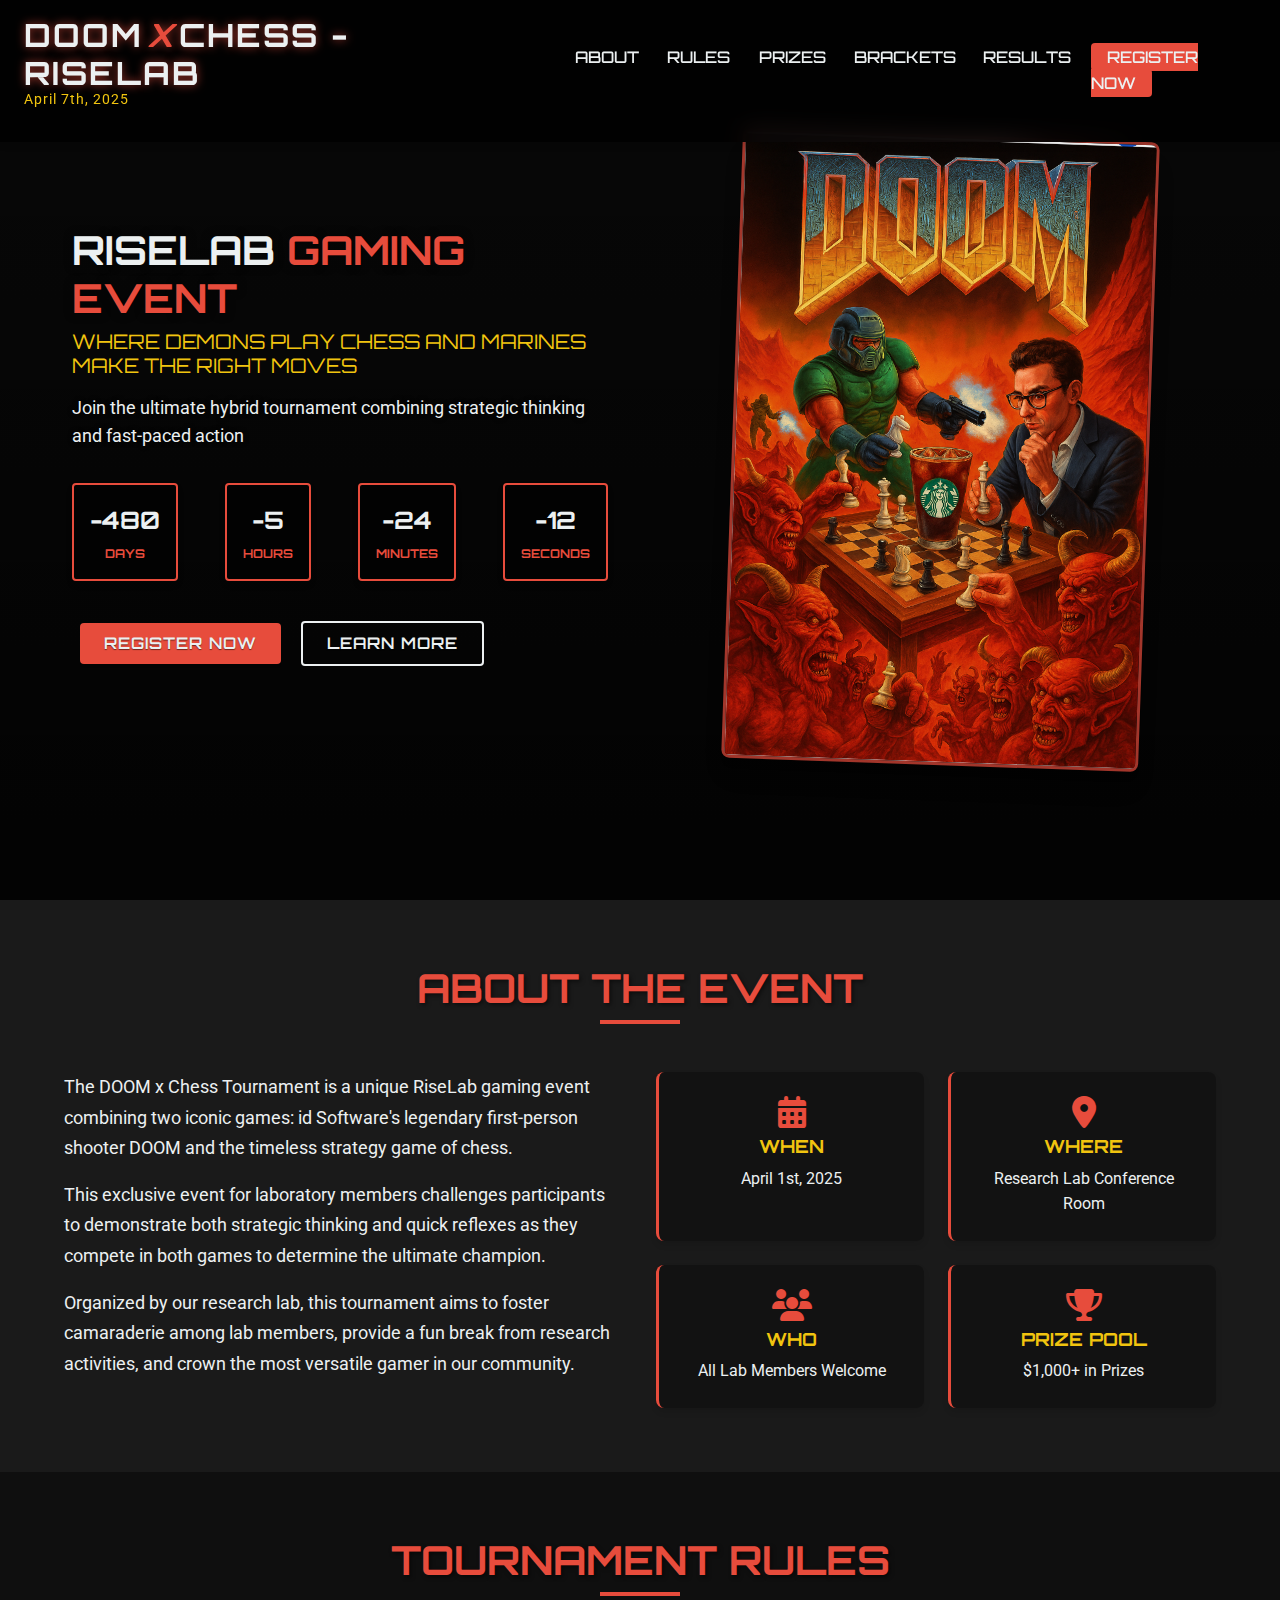
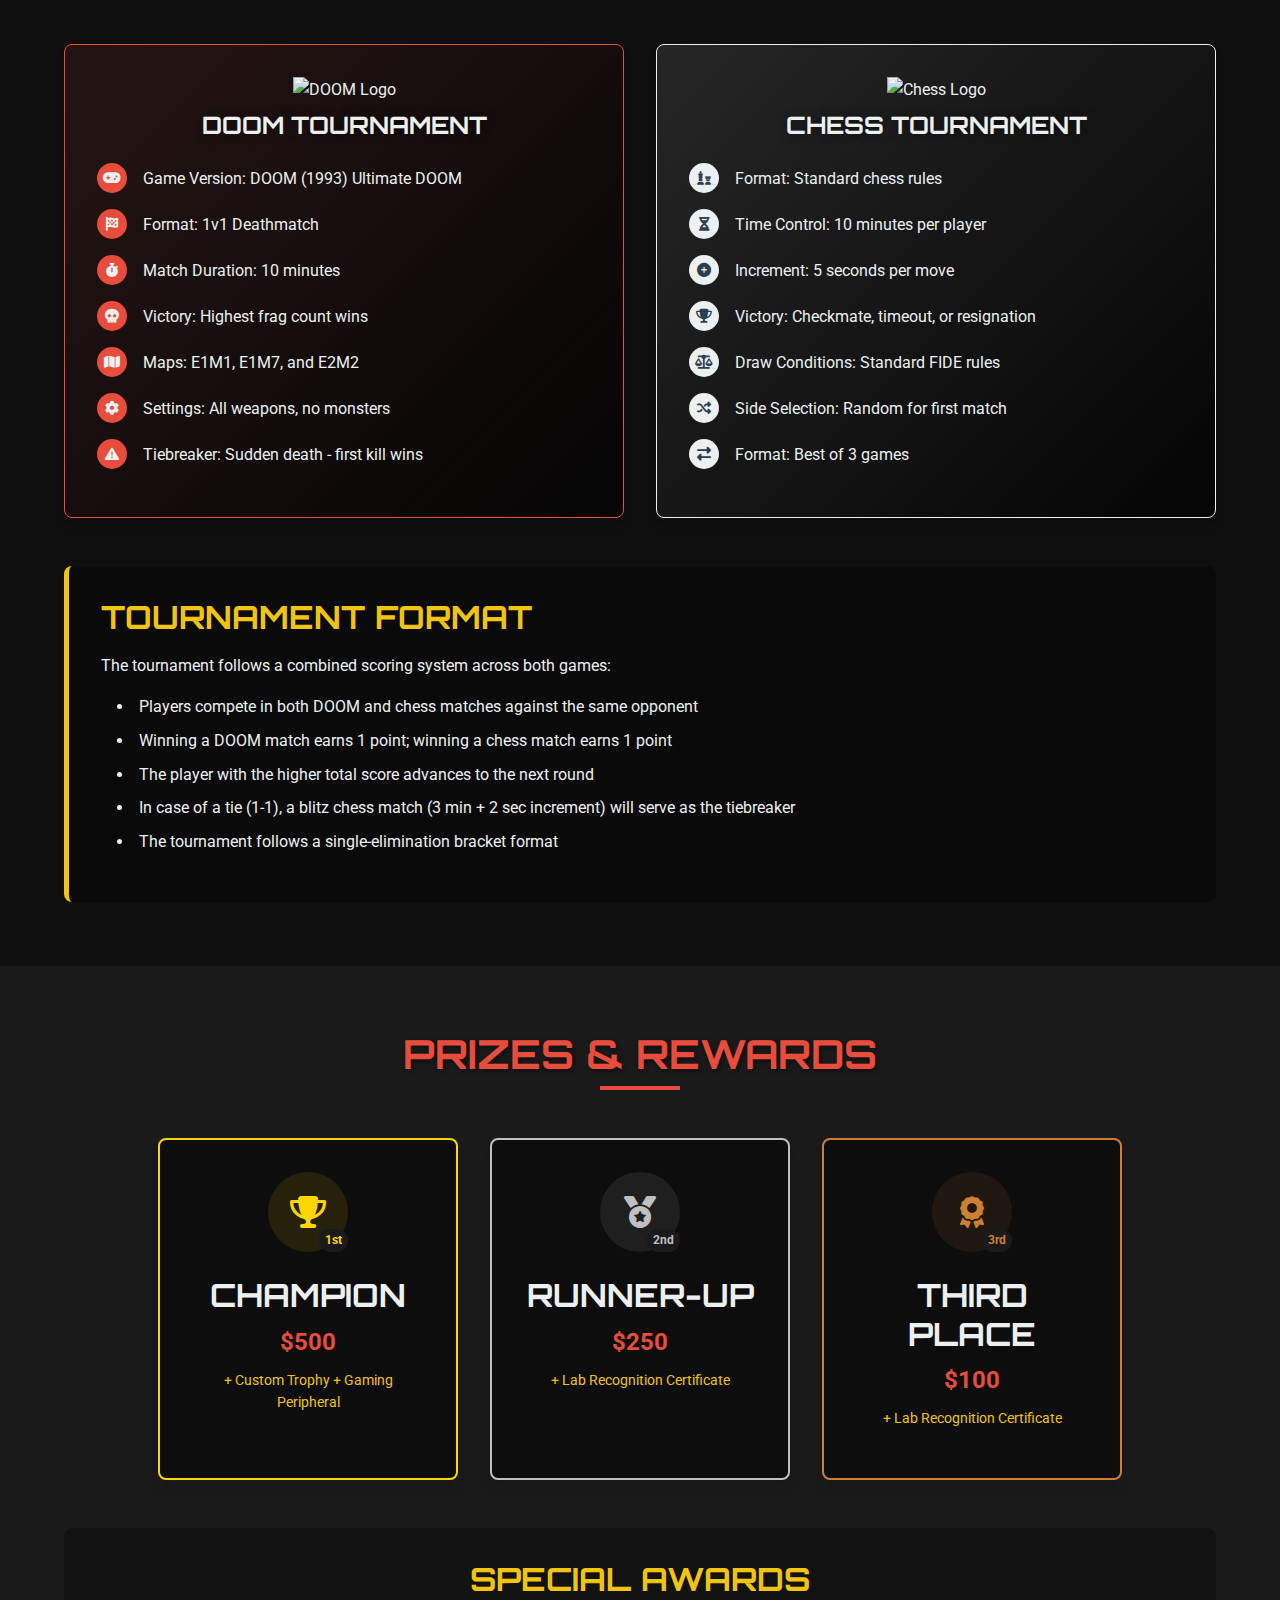
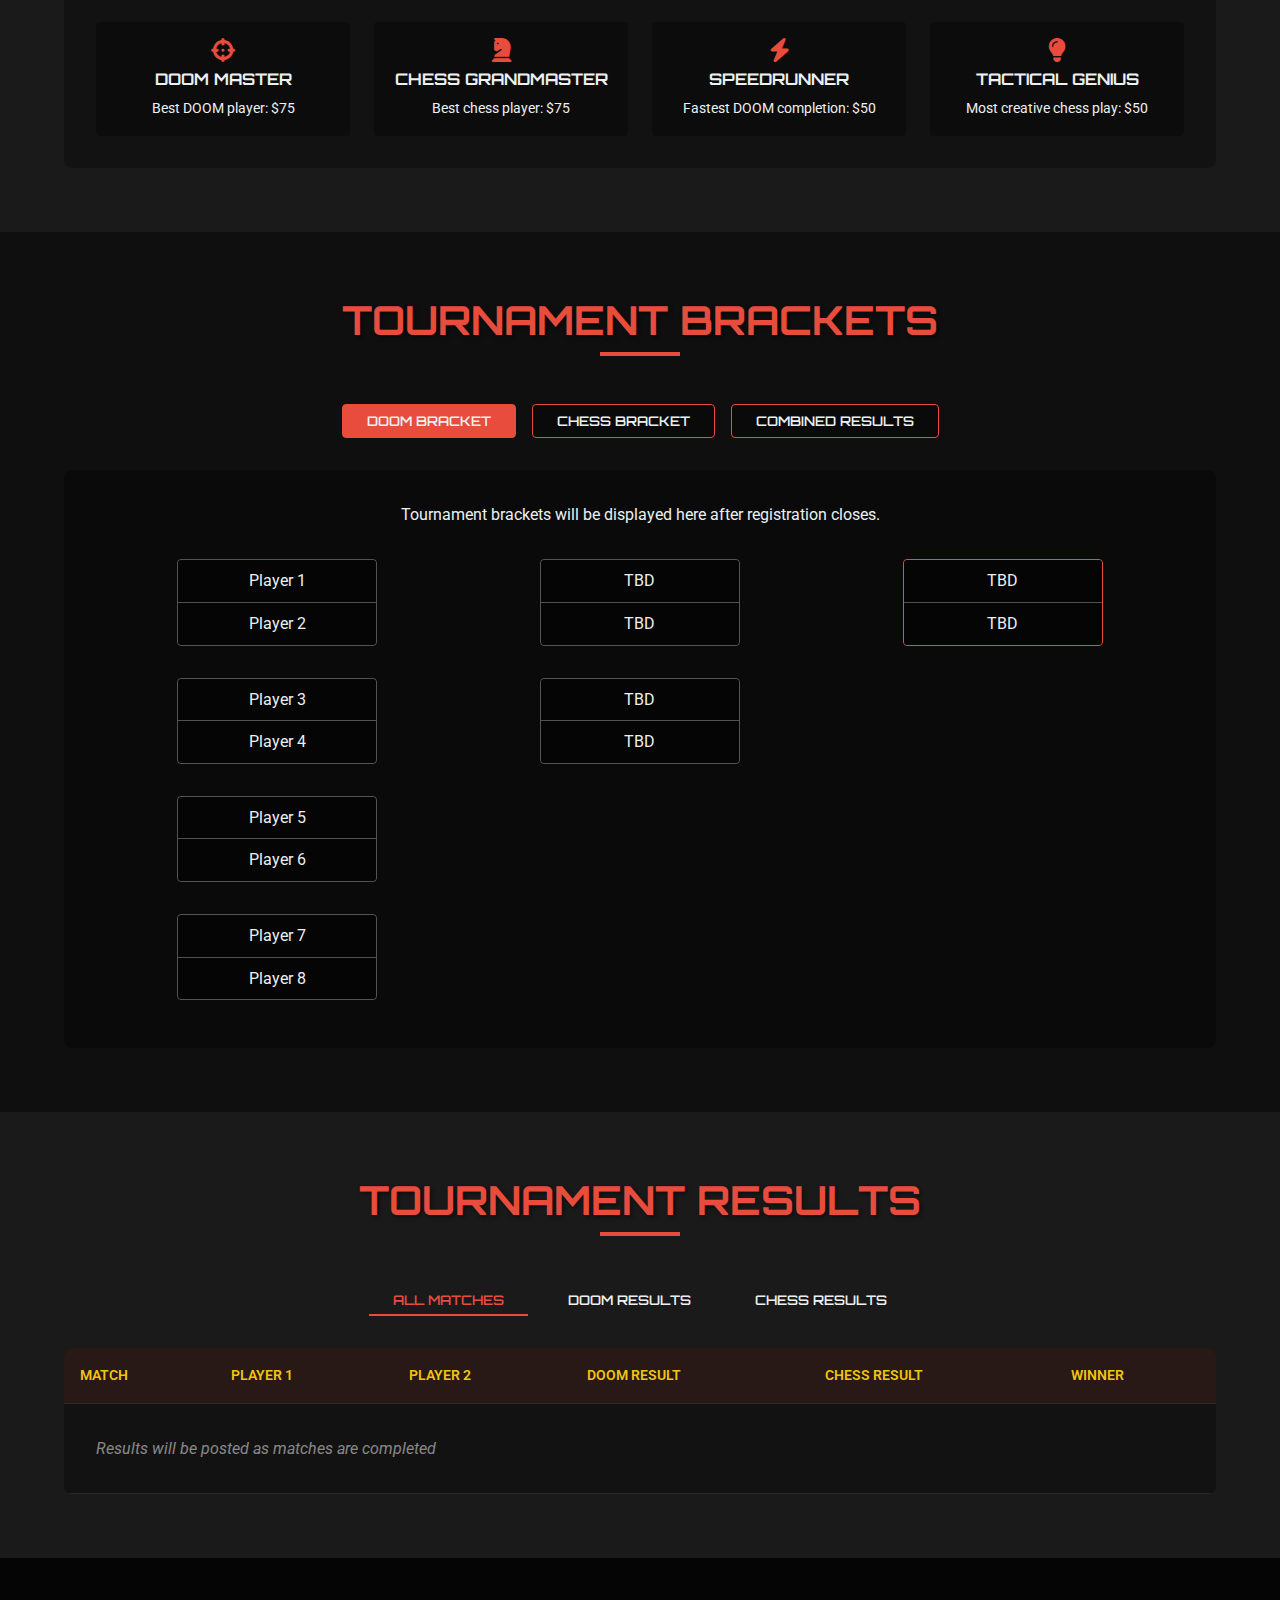
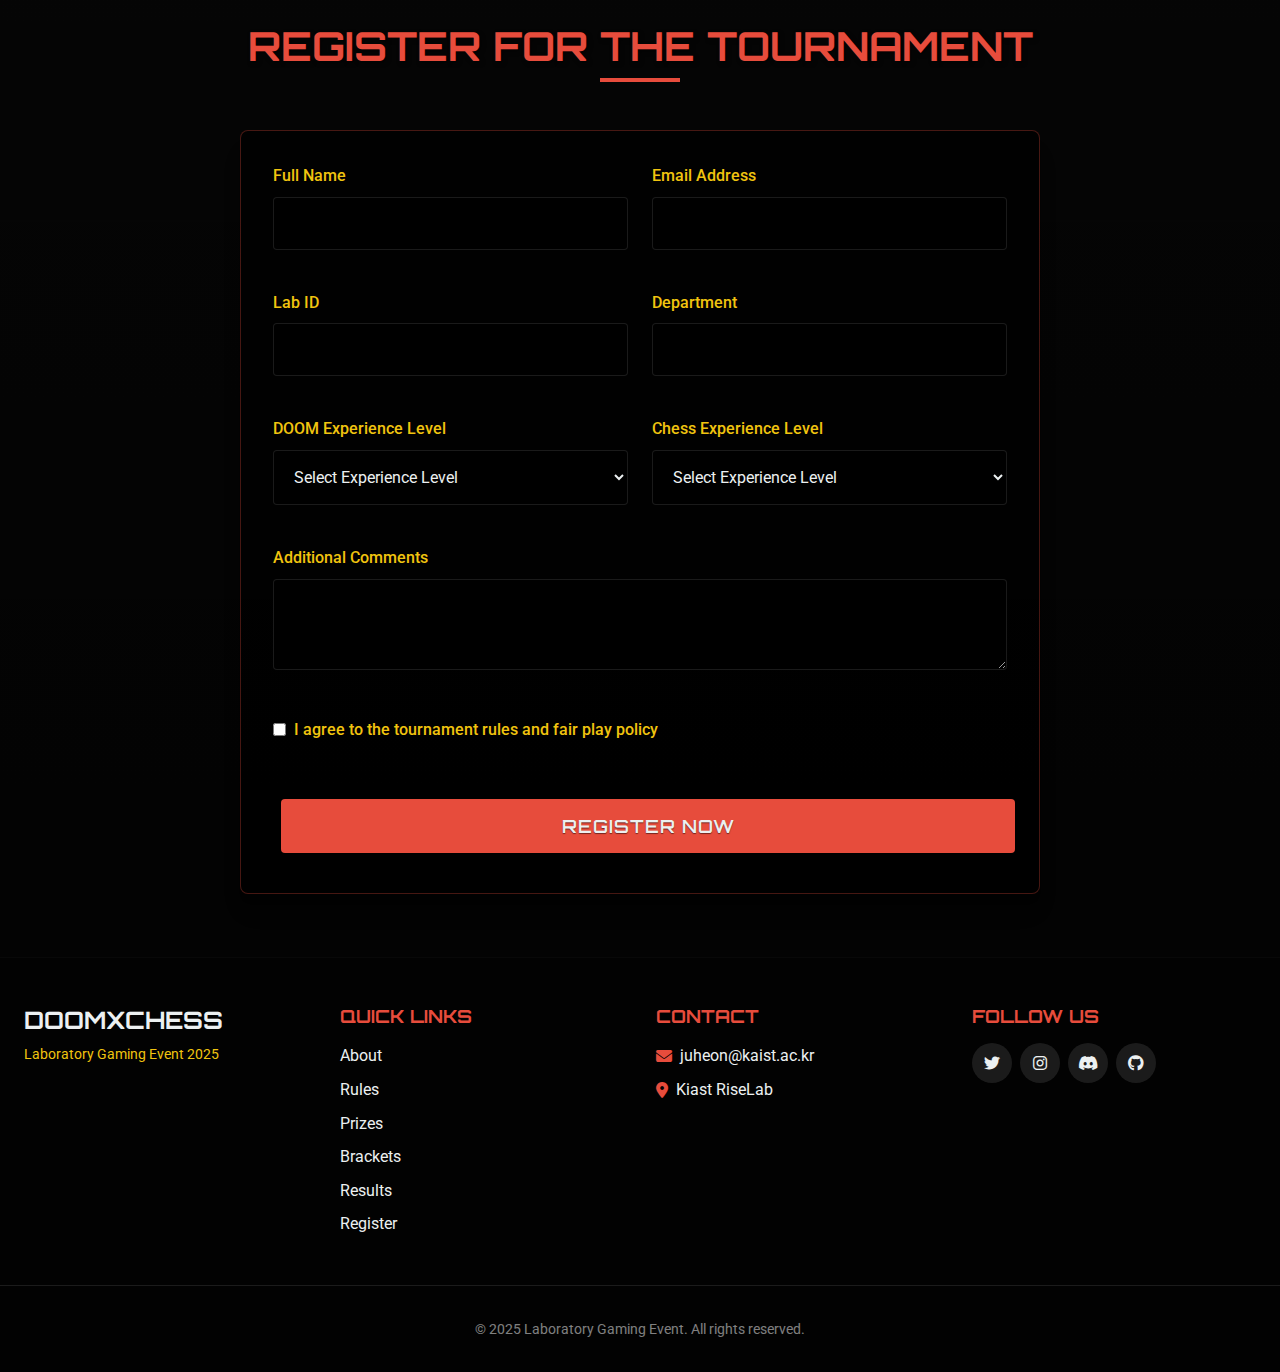
==== commit 3316d9c7: "change name" ====
--- a/index.html
+++ b/index.html
@@ -14,8 +14,8 @@
     <div class="noise-overlay"></div>
     <header>
         <div class="logo">
-            <h1>DOOM<span class="x-mark">X</span>CHESS</h1>
-            <p class="event-date">April 1st, 2025</p>
+            <h1>DOOM<span class="x-mark">X</span>CHESS - RiseLAB</h1>
+            <p class="event-date">April 7th, 2025</p>
         </div>
         <nav>
             <ul>
@@ -32,7 +32,7 @@
     <main>
         <section id="hero">
             <div class="hero-content">
-                <h2>LABORATORY <span class="highlight">GAMING EVENT</span></h2>
+                <h2>RiseLAB <span class="highlight">GAMING EVENT</span></h2>
                 <h3>Where demons play chess and marines make the right moves</h3>
                 <p>Join the ultimate hybrid tournament combining strategic thinking and fast-paced action</p>
                 <div class="countdown-timer">
@@ -68,7 +68,7 @@
                 <h2 class="section-title">About the Event</h2>
                 <div class="about-content">
                     <div class="about-text">
-                        <p>The DOOM x Chess Tournament is a unique laboratory gaming event combining two iconic games: id Software's legendary first-person shooter DOOM and the timeless strategy game of chess.</p>
+                        <p>The DOOM x Chess Tournament is a unique RiseLab gaming event combining two iconic games: id Software's legendary first-person shooter DOOM and the timeless strategy game of chess.</p>
                         <p>This exclusive event for laboratory members challenges participants to demonstrate both strategic thinking and quick reflexes as they compete in both games to determine the ultimate champion.</p>
                         <p>Organized by our research lab, this tournament aims to foster camaraderie among lab members, provide a fun break from research activities, and crown the most versatile gamer in our community.</p>
                     </div>
@@ -436,9 +436,8 @@
             </div>
             <div class="footer-contact">
                 <h3>Contact</h3>
-                <p><i class="fas fa-envelope"></i> tournament@lab.edu</p>
-                <p><i class="fas fa-phone"></i> (123) 456-7890</p>
-                <p><i class="fas fa-map-marker-alt"></i> Research Lab Building, Room 42</p>
+                <p><i class="fas fa-envelope"></i> juheon@kaist.ac.kr</p>
+                <p><i class="fas fa-map-marker-alt"></i> Kiast RiseLab</p>
             </div>
             <div class="footer-social">
                 <h3>Follow Us</h3>
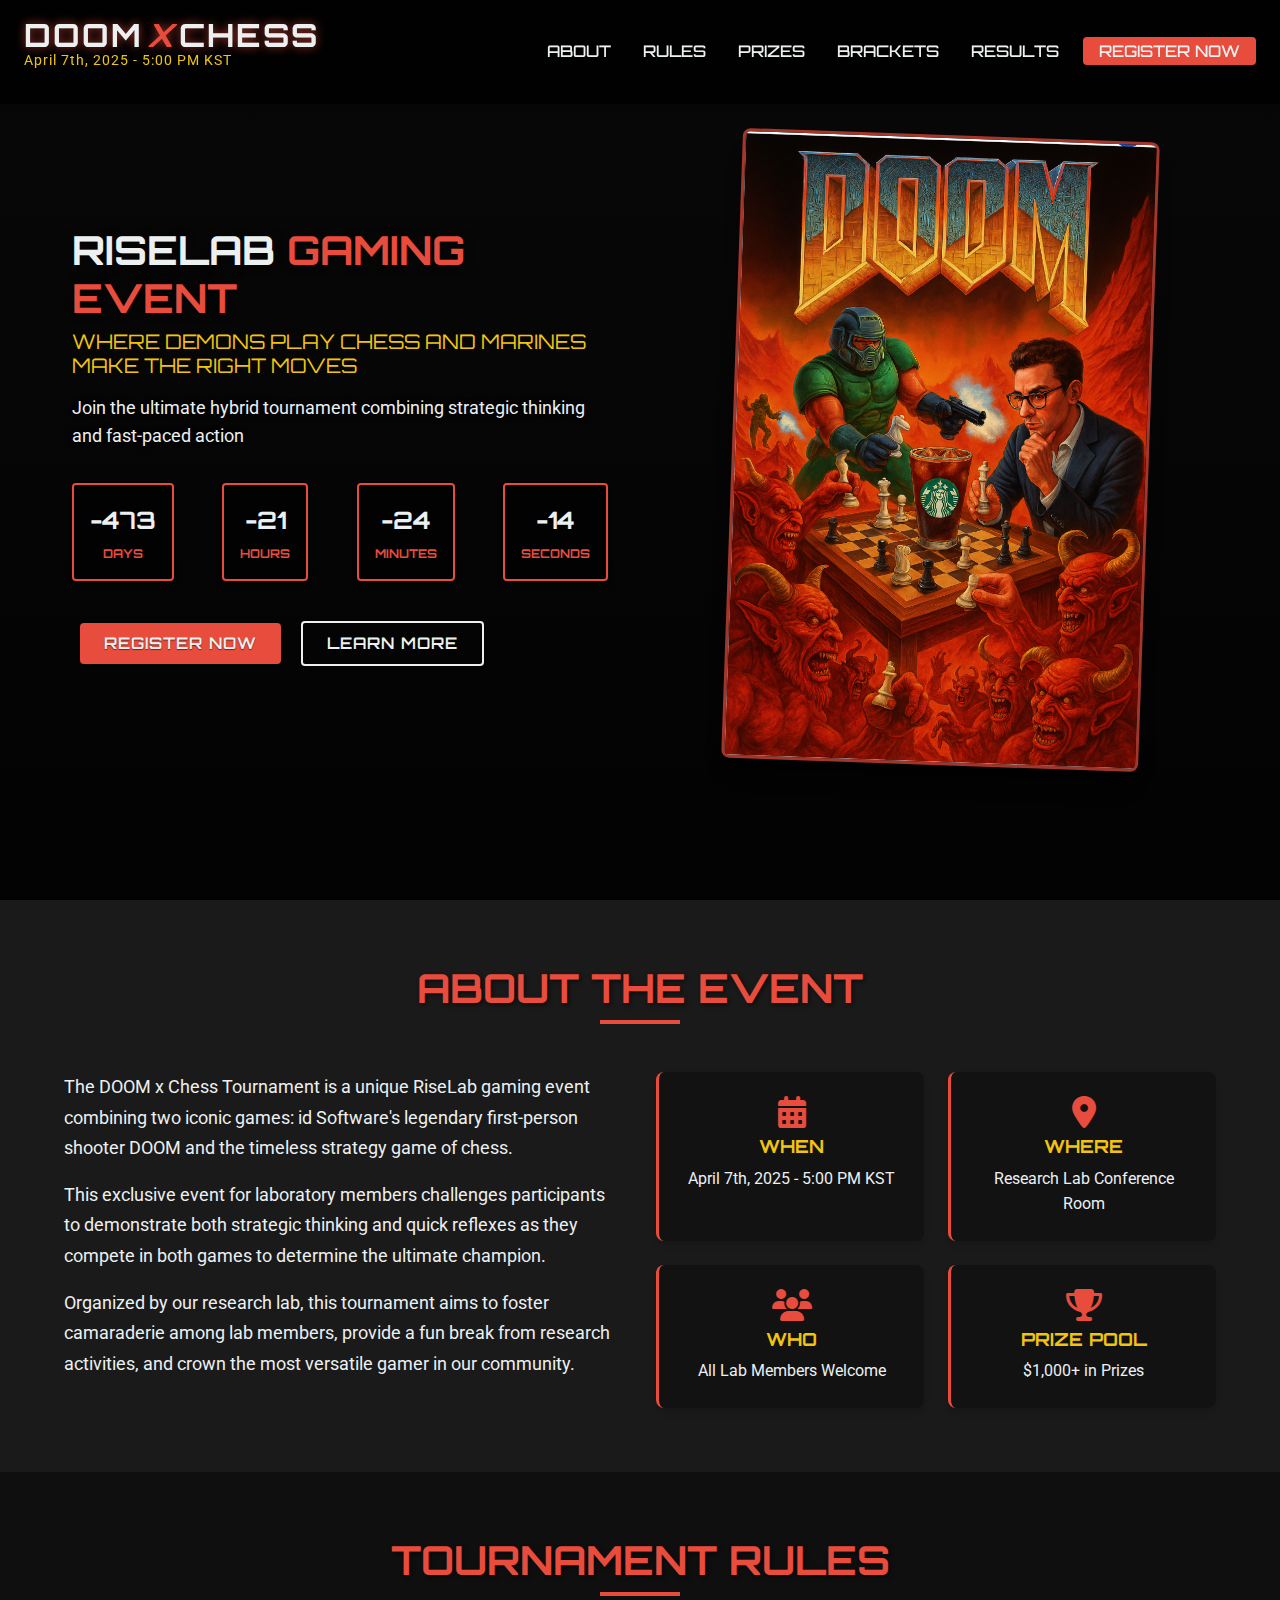
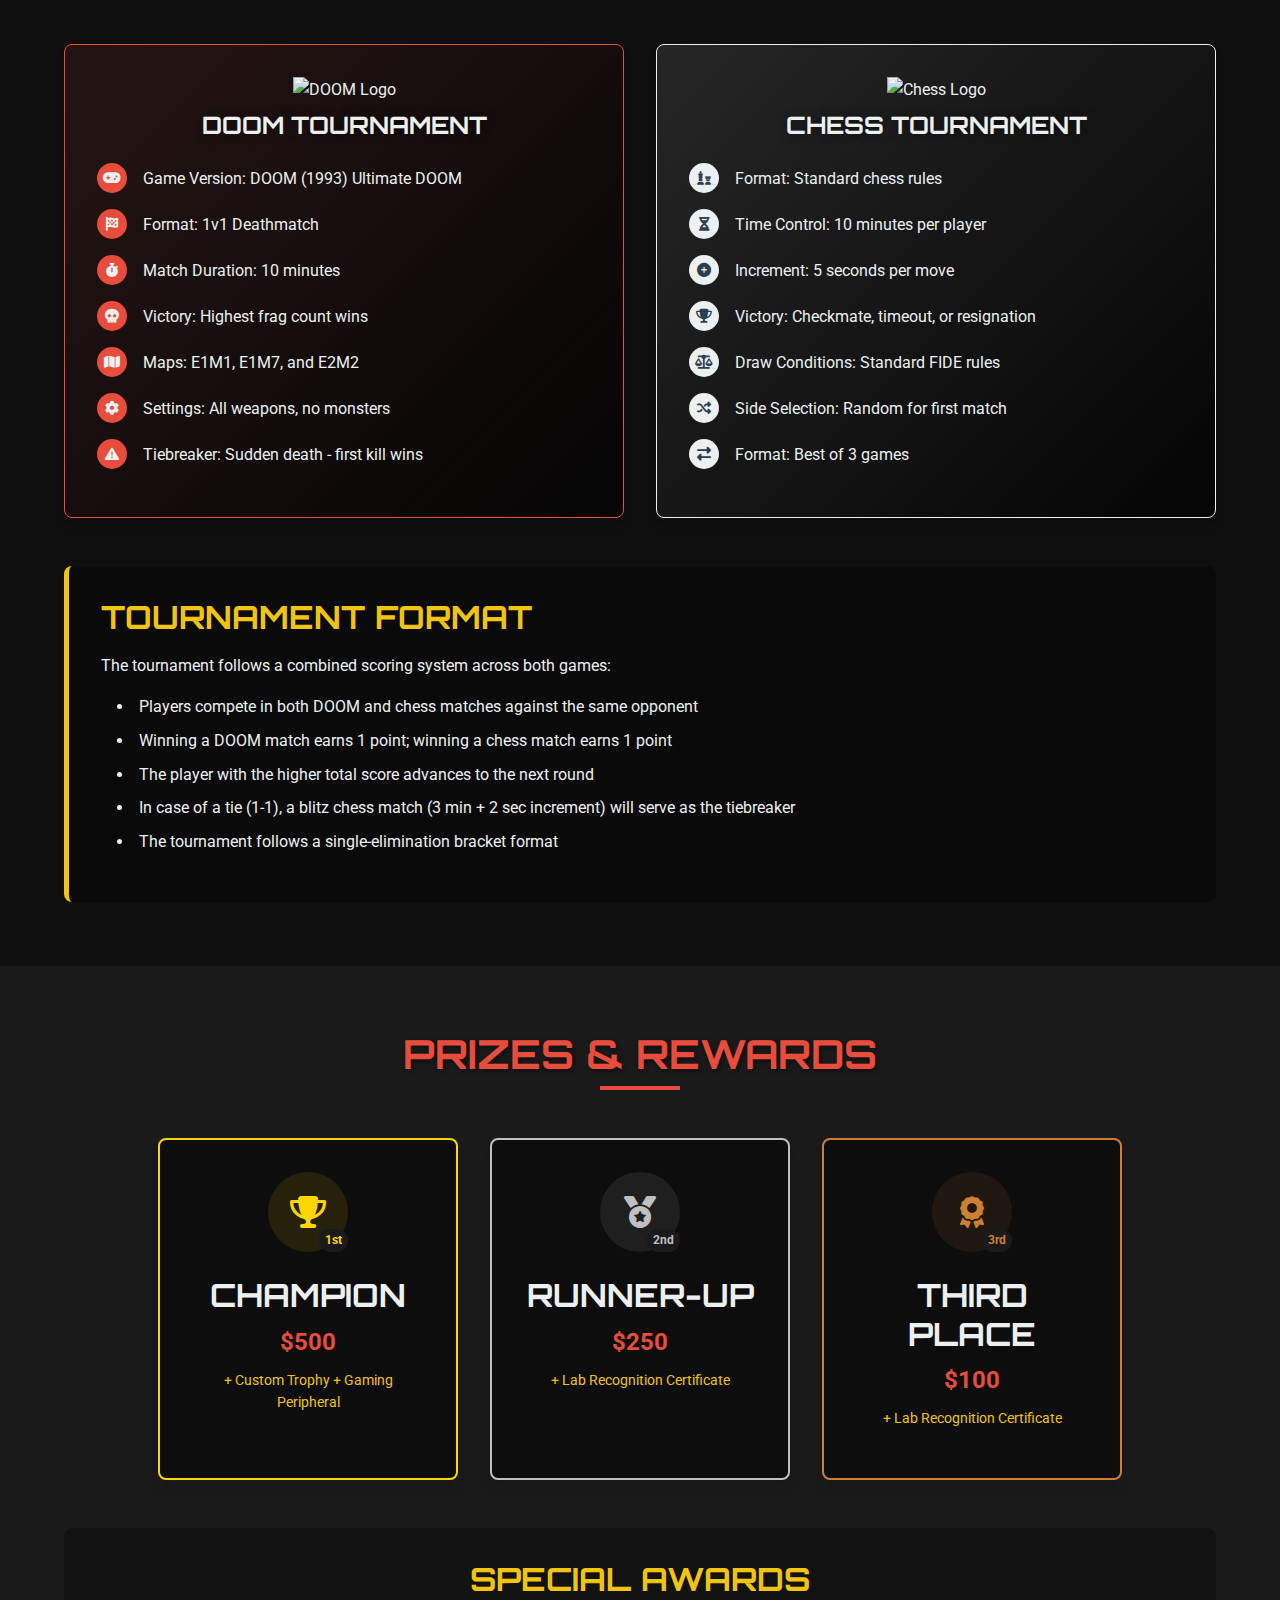
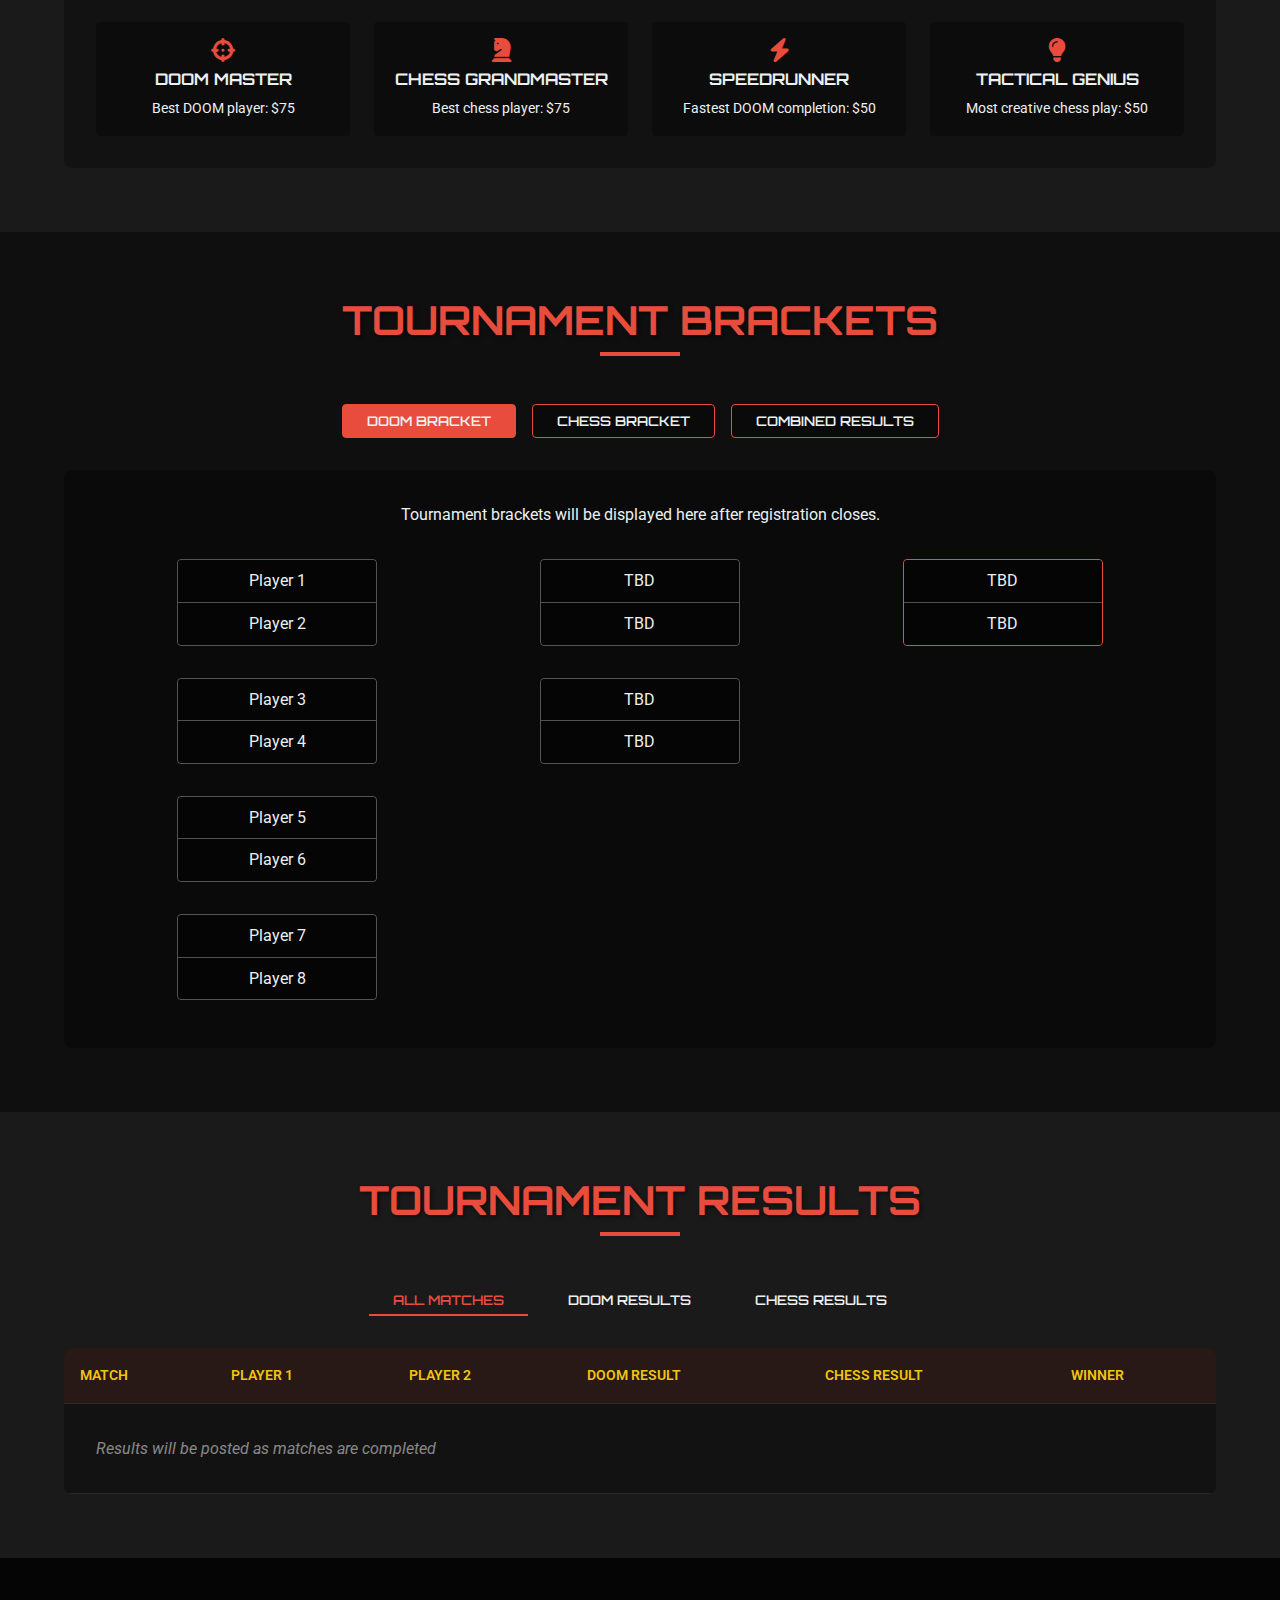
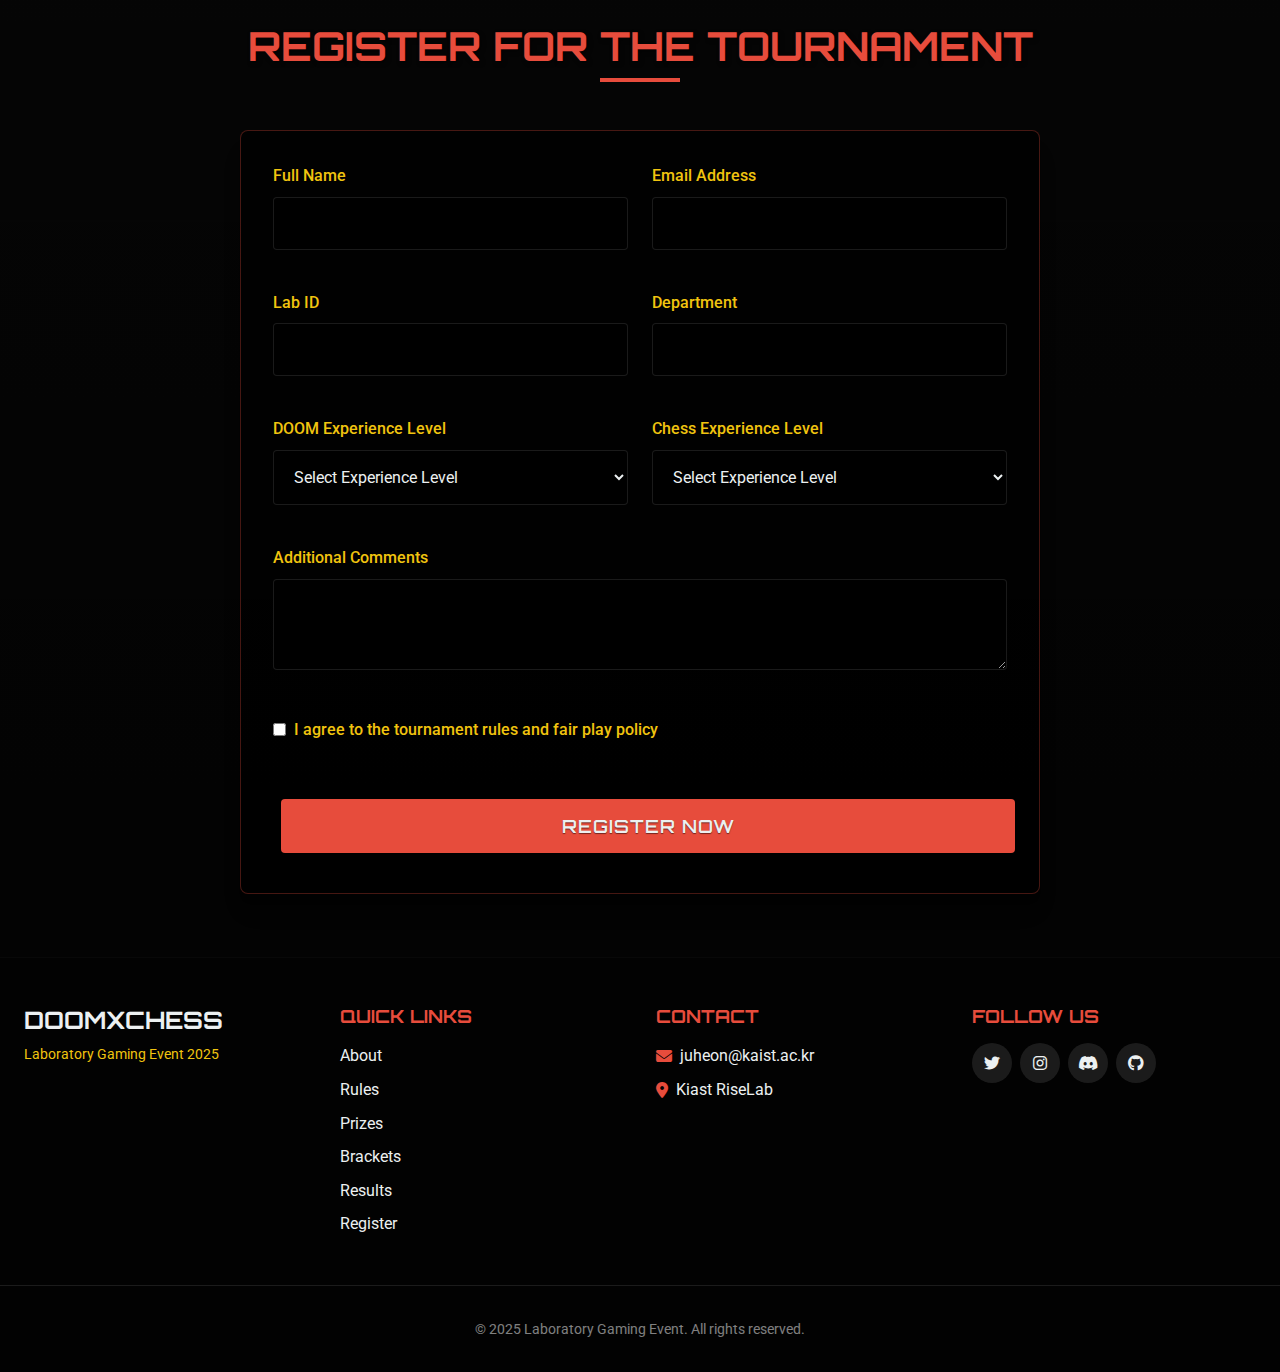
==== commit 2295a49b: "set timer" ====
--- a/index.html
+++ b/index.html
@@ -14,8 +14,8 @@
     <div class="noise-overlay"></div>
     <header>
         <div class="logo">
-            <h1>DOOM<span class="x-mark">X</span>CHESS - RiseLAB</h1>
-            <p class="event-date">April 7th, 2025</p>
+            <h1>DOOM<span class="x-mark">X</span>CHESS</h1>
+            <p class="event-date">April 7th, 2025 - 5:00 PM KST</p>
         </div>
         <nav>
             <ul>
@@ -76,7 +76,7 @@
                         <div class="feature">
                             <i class="fas fa-calendar-alt"></i>
                             <h3>When</h3>
-                            <p>April 1st, 2025</p>
+                            <p>April 7th, 2025 - 5:00 PM KST</p>
                         </div>
                         <div class="feature">
                             <i class="fas fa-map-marker-alt"></i>
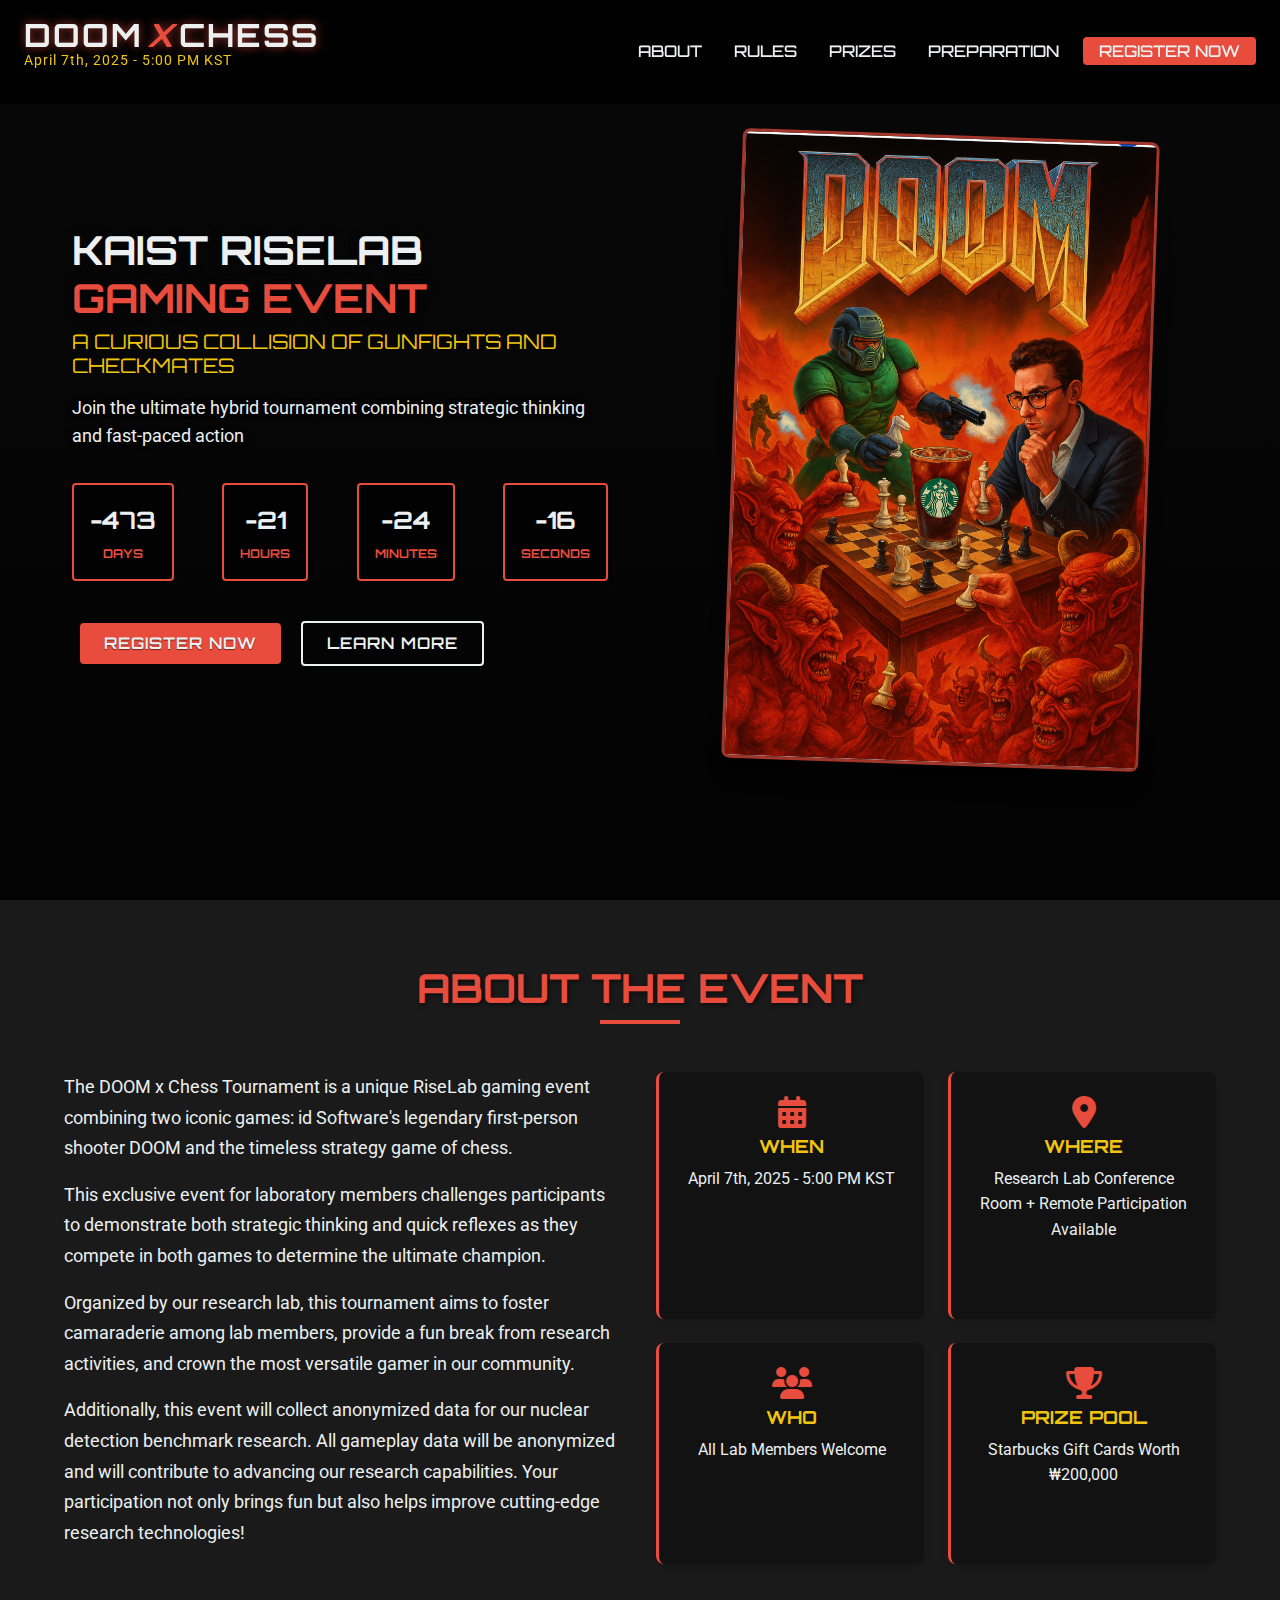
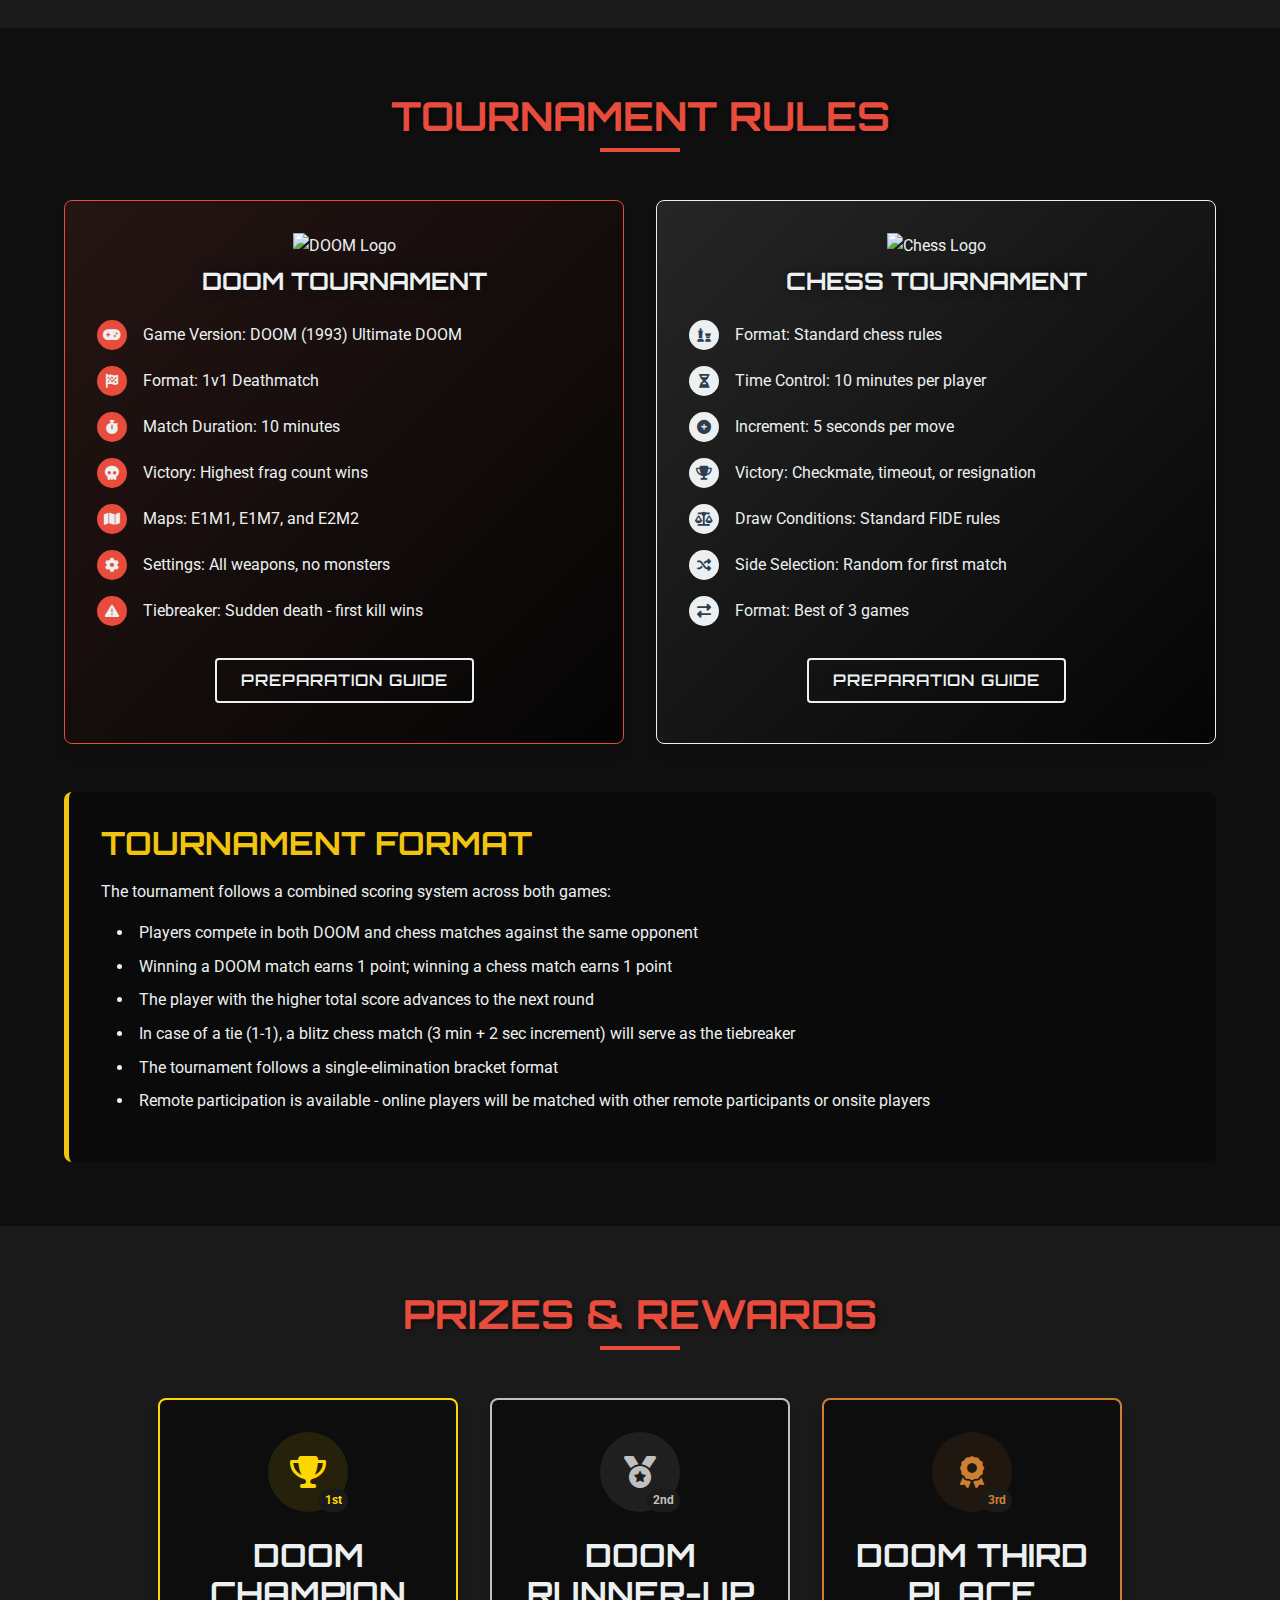
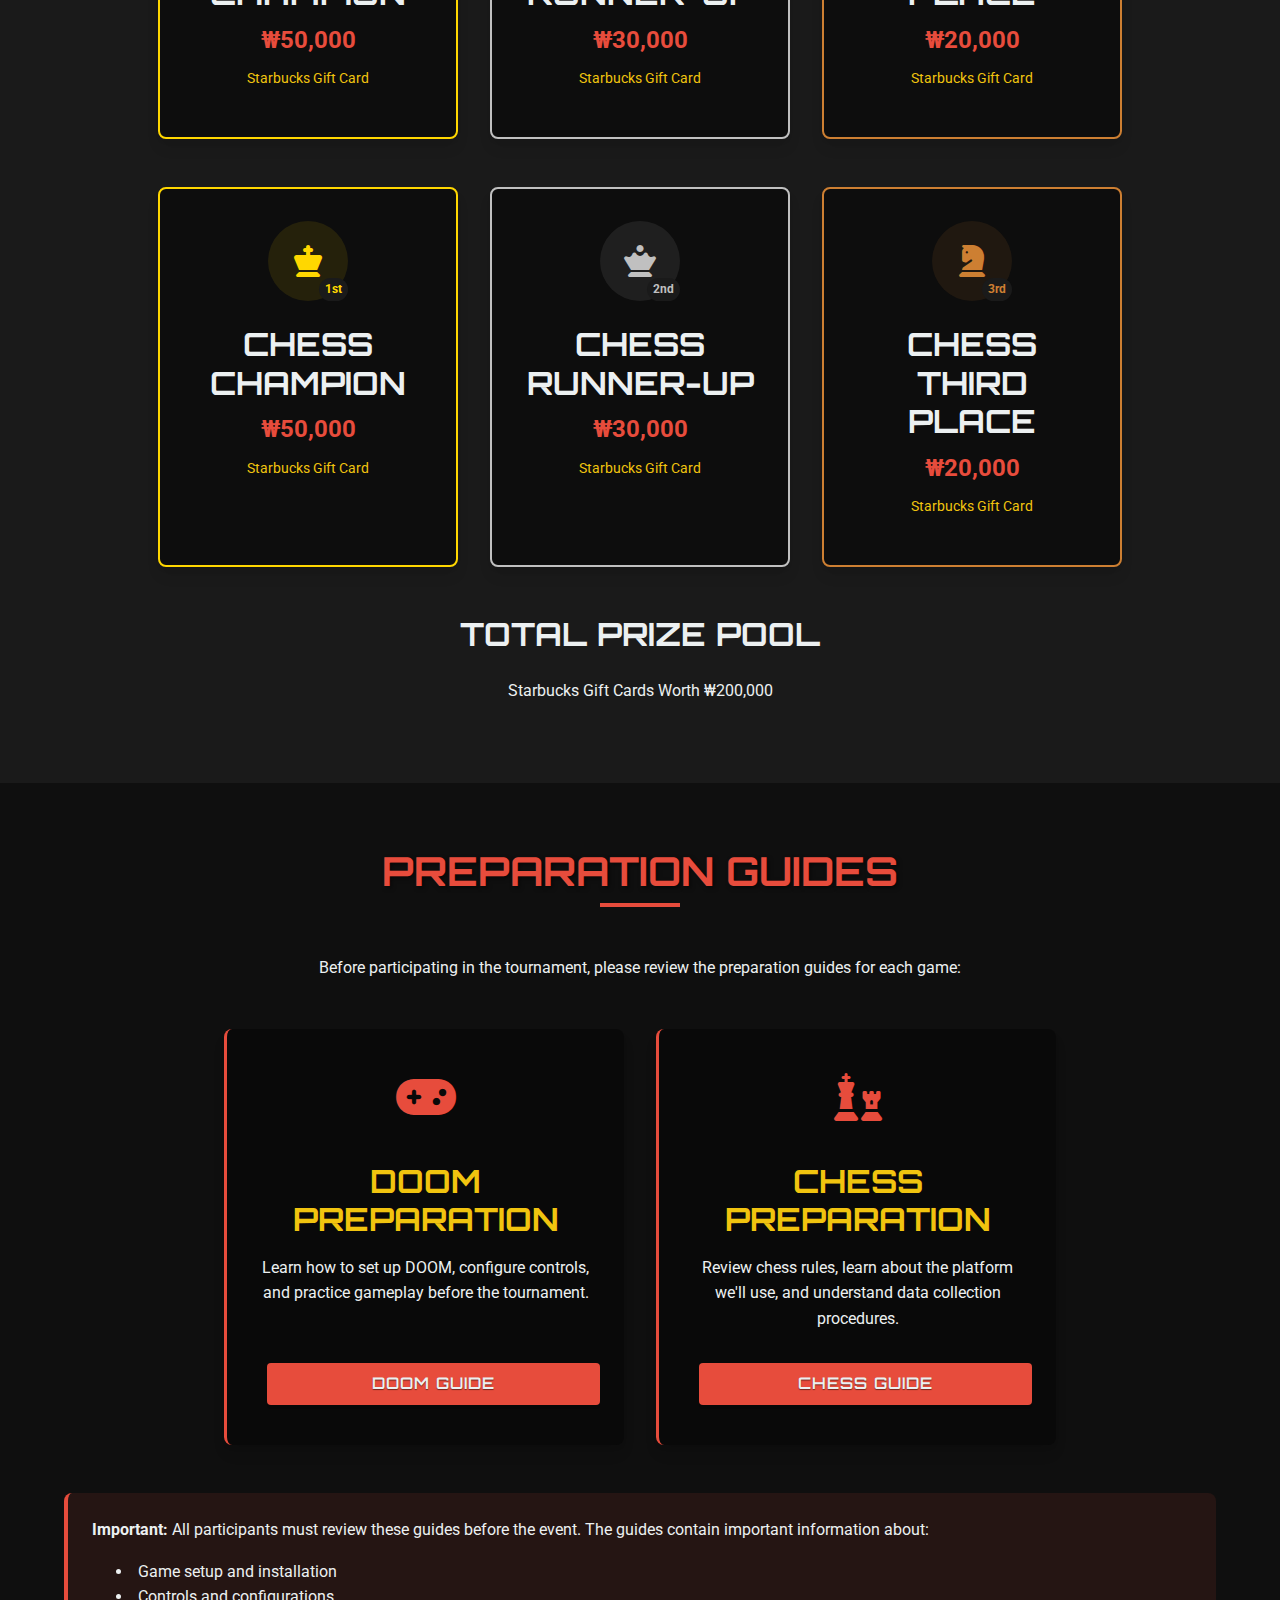
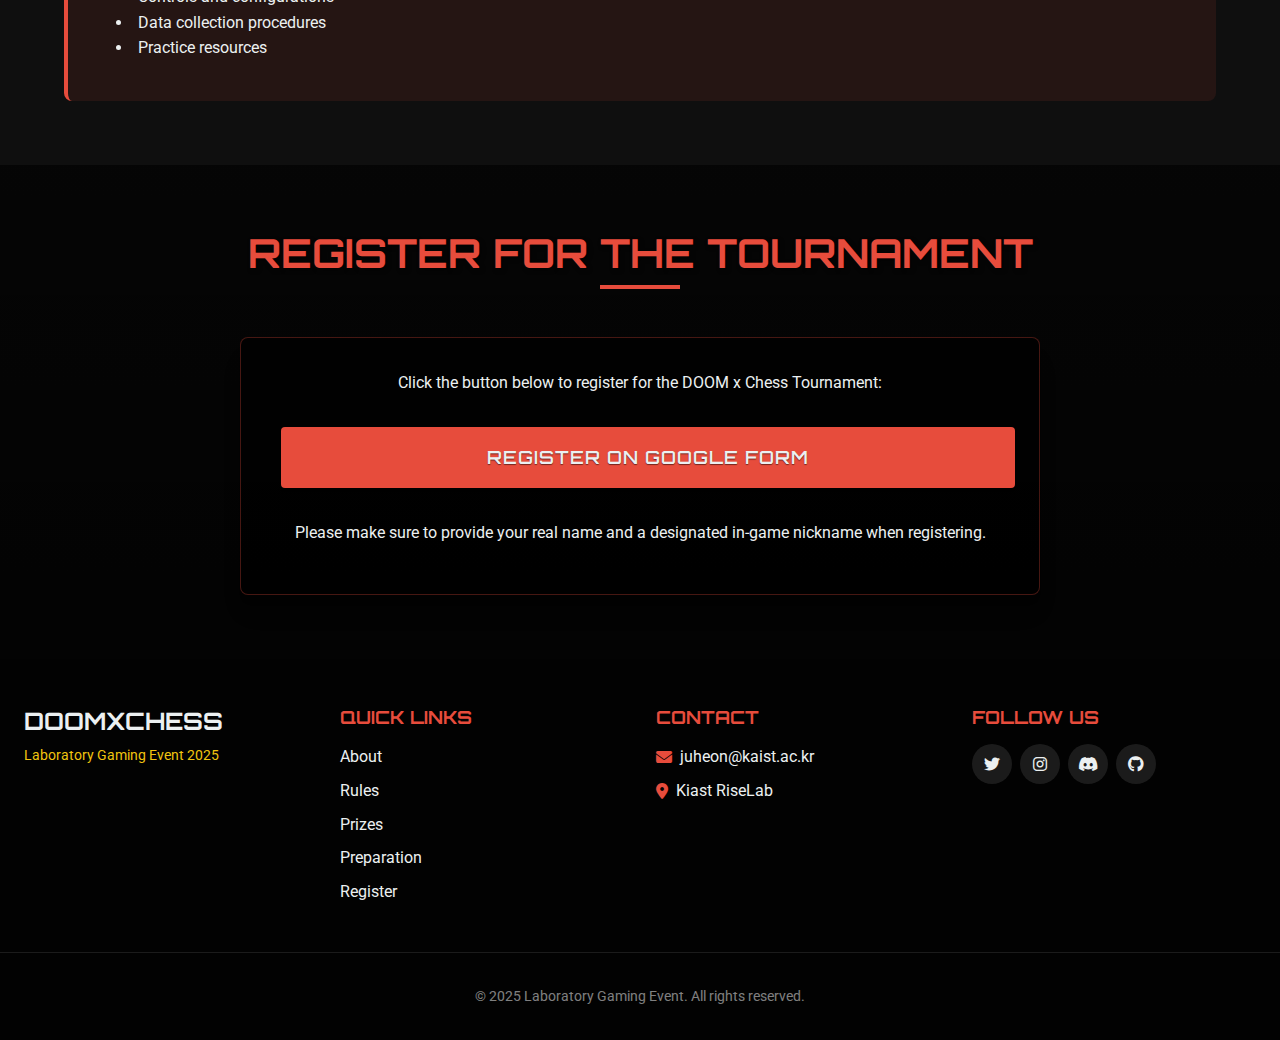
==== commit 436e3cf7: "add chess guide" ====
--- a/index.html
+++ b/index.html
@@ -22,9 +22,8 @@
                 <li><a href="#about" class="nav-link">About</a></li>
                 <li><a href="#rules" class="nav-link">Rules</a></li>
                 <li><a href="#prizes" class="nav-link">Prizes</a></li>
-                <li><a href="#brackets" class="nav-link">Brackets</a></li>
-                <li><a href="#results" class="nav-link">Results</a></li>
-                <li><a href="#register" class="nav-link cta">Register Now</a></li>
+                <li><a href="#preparation" class="nav-link">Preparation</a></li>
+                <li><a href="https://docs.google.com/forms/d/e/1FAIpQLSfu1hyngDFKn1ux6MOGA5RdX9BcaNNa5zRnKMgx4zmht4mQWA/viewform?usp=dialog" target="_blank" class="nav-link cta">Register Now</a></li>
             </ul>
         </nav>
     </header>
@@ -32,8 +31,8 @@
     <main>
         <section id="hero">
             <div class="hero-content">
-                <h2>RiseLAB <span class="highlight">GAMING EVENT</span></h2>
-                <h3>Where demons play chess and marines make the right moves</h3>
+                <h2>KAIST RiseLAB <span class="highlight">GAMING EVENT</span></h2>
+                <h3>A curious collision of gunfights and checkmates</h3>
                 <p>Join the ultimate hybrid tournament combining strategic thinking and fast-paced action</p>
                 <div class="countdown-timer">
                     <div id="countdown">
@@ -55,7 +54,7 @@
                         </div>
                     </div>
                 </div>
-                <a href="#register" class="btn primary-btn">Register Now</a>
+                <a href="https://docs.google.com/forms/d/e/1FAIpQLSfu1hyngDFKn1ux6MOGA5RdX9BcaNNa5zRnKMgx4zmht4mQWA/viewform?usp=dialog" target="_blank" class="btn primary-btn">Register Now</a>
                 <a href="#rules" class="btn secondary-btn">Learn More</a>
             </div>
             <div class="hero-image">
@@ -71,6 +70,7 @@
                         <p>The DOOM x Chess Tournament is a unique RiseLab gaming event combining two iconic games: id Software's legendary first-person shooter DOOM and the timeless strategy game of chess.</p>
                         <p>This exclusive event for laboratory members challenges participants to demonstrate both strategic thinking and quick reflexes as they compete in both games to determine the ultimate champion.</p>
                         <p>Organized by our research lab, this tournament aims to foster camaraderie among lab members, provide a fun break from research activities, and crown the most versatile gamer in our community.</p>
+                        <p>Additionally, this event will collect anonymized data for our nuclear detection benchmark research. All gameplay data will be anonymized and will contribute to advancing our research capabilities. Your participation not only brings fun but also helps improve cutting-edge research technologies!</p>
                     </div>
                     <div class="about-features">
                         <div class="feature">
@@ -81,7 +81,7 @@
                         <div class="feature">
                             <i class="fas fa-map-marker-alt"></i>
                             <h3>Where</h3>
-                            <p>Research Lab Conference Room</p>
+                            <p>Research Lab Conference Room + Remote Participation Available</p>
                         </div>
                         <div class="feature">
                             <i class="fas fa-users"></i>
@@ -91,7 +91,7 @@
                         <div class="feature">
                             <i class="fas fa-trophy"></i>
                             <h3>Prize Pool</h3>
-                            <p>$1,000+ in Prizes</p>
+                            <p>Starbucks Gift Cards Worth ₩200,000</p>
                         </div>
                     </div>
                 </div>
@@ -118,6 +118,9 @@
                                 <li><span class="rule-icon"><i class="fas fa-cog"></i></span> Settings: All weapons, no monsters</li>
                                 <li><span class="rule-icon"><i class="fas fa-exclamation-triangle"></i></span> Tiebreaker: Sudden death - first kill wins</li>
                             </ul>
+                            <div class="rule-links text-center mt-3">
+                                <a href="doom-preparation-guide/doom.html" class="btn secondary-btn">Preparation Guide</a>
+                            </div>
                         </div>
                     </div>
                     
@@ -136,6 +139,9 @@
                                 <li><span class="rule-icon"><i class="fas fa-random"></i></span> Side Selection: Random for first match</li>
                                 <li><span class="rule-icon"><i class="fas fa-exchange-alt"></i></span> Format: Best of 3 games</li>
                             </ul>
+                            <div class="rule-links text-center mt-3">
+                                <a href="chess-data-collection-guide/chess.html" class="btn secondary-btn">Preparation Guide</a>
+                            </div>
                         </div>
                     </div>
                 </div>
@@ -149,6 +155,7 @@
                         <li>The player with the higher total score advances to the next round</li>
                         <li>In case of a tie (1-1), a blitz chess match (3 min + 2 sec increment) will serve as the tiebreaker</li>
                         <li>The tournament follows a single-elimination bracket format</li>
+                        <li>Remote participation is available - online players will be matched with other remote participants or onsite players</li>
                     </ul>
                 </div>
             </div>
@@ -164,9 +171,9 @@
                             <span class="place">1st</span>
                         </div>
                         <div class="prize-details">
-                            <h3>Champion</h3>
-                            <p class="prize-value">$500</p>
-                            <p class="prize-extras">+ Custom Trophy + Gaming Peripheral</p>
+                            <h3>DOOM Champion</h3>
+                            <p class="prize-value">₩50,000</p>
+                            <p class="prize-extras">Starbucks Gift Card</p>
                         </div>
                     </div>
                     <div class="prize-card second">
@@ -175,9 +182,9 @@
                             <span class="place">2nd</span>
                         </div>
                         <div class="prize-details">
-                            <h3>Runner-up</h3>
-                            <p class="prize-value">$250</p>
-                            <p class="prize-extras">+ Lab Recognition Certificate</p>
+                            <h3>DOOM Runner-up</h3>
+                            <p class="prize-value">₩30,000</p>
+                            <p class="prize-extras">Starbucks Gift Card</p>
                         </div>
                     </div>
                     <div class="prize-card third">
@@ -186,171 +193,89 @@
                             <span class="place">3rd</span>
                         </div>
                         <div class="prize-details">
-                            <h3>Third Place</h3>
-                            <p class="prize-value">$100</p>
-                            <p class="prize-extras">+ Lab Recognition Certificate</p>
-                        </div>
-                    </div>
-                </div>
-                
-                <div class="special-prizes">
-                    <h3>Special Awards</h3>
-                    <div class="special-prizes-grid">
-                        <div class="special-prize">
-                            <i class="fas fa-crosshairs"></i>
-                            <h4>DOOM Master</h4>
-                            <p>Best DOOM player: $75</p>
-                        </div>
-                        <div class="special-prize">
+                            <h3>DOOM Third Place</h3>
+                            <p class="prize-value">₩20,000</p>
+                            <p class="prize-extras">Starbucks Gift Card</p>
+                        </div>
+                    </div>
+                </div>
+                
+                <div class="prizes-container mt-5">
+                    <div class="prize-card first">
+                        <div class="prize-medal">
+                            <i class="fas fa-chess-king"></i>
+                            <span class="place">1st</span>
+                        </div>
+                        <div class="prize-details">
+                            <h3>Chess Champion</h3>
+                            <p class="prize-value">₩50,000</p>
+                            <p class="prize-extras">Starbucks Gift Card</p>
+                        </div>
+                    </div>
+                    <div class="prize-card second">
+                        <div class="prize-medal">
+                            <i class="fas fa-chess-queen"></i>
+                            <span class="place">2nd</span>
+                        </div>
+                        <div class="prize-details">
+                            <h3>Chess Runner-up</h3>
+                            <p class="prize-value">₩30,000</p>
+                            <p class="prize-extras">Starbucks Gift Card</p>
+                        </div>
+                    </div>
+                    <div class="prize-card third">
+                        <div class="prize-medal">
                             <i class="fas fa-chess-knight"></i>
-                            <h4>Chess Grandmaster</h4>
-                            <p>Best chess player: $75</p>
-                        </div>
-                        <div class="special-prize">
-                            <i class="fas fa-bolt"></i>
-                            <h4>Speedrunner</h4>
-                            <p>Fastest DOOM completion: $50</p>
-                        </div>
-                        <div class="special-prize">
-                            <i class="fas fa-lightbulb"></i>
-                            <h4>Tactical Genius</h4>
-                            <p>Most creative chess play: $50</p>
-                        </div>
-                    </div>
-                </div>
-            </div>
-        </section>
-
-        <section id="brackets" class="section dark-section">
-            <div class="container">
-                <h2 class="section-title">Tournament Brackets</h2>
-                <div class="bracket-container">
-                    <div class="bracket-controls">
-                        <button id="doom-bracket-btn" class="bracket-btn active">DOOM Bracket</button>
-                        <button id="chess-bracket-btn" class="bracket-btn">Chess Bracket</button>
-                        <button id="combined-bracket-btn" class="bracket-btn">Combined Results</button>
+                            <span class="place">3rd</span>
+                        </div>
+                        <div class="prize-details">
+                            <h3>Chess Third Place</h3>
+                            <p class="prize-value">₩20,000</p>
+                            <p class="prize-extras">Starbucks Gift Card</p>
+                        </div>
+                    </div>
+                </div>
+                
+                <div class="text-center mt-5">
+                    <h3 class="mb-3">Total Prize Pool</h3>
+                    <p>Starbucks Gift Cards Worth ₩200,000</p>
+                </div>
+            </div>
+        </section>
+
+        <section id="preparation" class="section dark-section">
+            <div class="container">
+                <h2 class="section-title">Preparation Guides</h2>
+                <p class="text-center mb-5">Before participating in the tournament, please review the preparation guides for each game:</p>
+                
+                <div class="guides-container">
+                    <div class="guide-card">
+                        <div class="guide-icon">
+                            <i class="fas fa-gamepad"></i>
+                        </div>
+                        <h3>DOOM Preparation</h3>
+                        <p>Learn how to set up DOOM, configure controls, and practice gameplay before the tournament.</p>
+                        <a href="doom-preparation-guide/doom.html" class="btn primary-btn">DOOM Guide</a>
                     </div>
                     
-                    <div id="brackets-display">
-                        <!-- Brackets will be dynamically rendered here via JavaScript -->
-                        <div class="placeholder-bracket">
-                            <p>Tournament brackets will be displayed here after registration closes.</p>
-                            <div class="sample-bracket">
-                                <div class="round">
-                                    <div class="match">
-                                        <div class="team">Player 1</div>
-                                        <div class="team">Player 2</div>
-                                    </div>
-                                    <div class="match">
-                                        <div class="team">Player 3</div>
-                                        <div class="team">Player 4</div>
-                                    </div>
-                                    <div class="match">
-                                        <div class="team">Player 5</div>
-                                        <div class="team">Player 6</div>
-                                    </div>
-                                    <div class="match">
-                                        <div class="team">Player 7</div>
-                                        <div class="team">Player 8</div>
-                                    </div>
-                                </div>
-                                <div class="round">
-                                    <div class="match">
-                                        <div class="team">TBD</div>
-                                        <div class="team">TBD</div>
-                                    </div>
-                                    <div class="match">
-                                        <div class="team">TBD</div>
-                                        <div class="team">TBD</div>
-                                    </div>
-                                </div>
-                                <div class="round">
-                                    <div class="match final">
-                                        <div class="team">TBD</div>
-                                        <div class="team">TBD</div>
-                                    </div>
-                                </div>
-                            </div>
-                        </div>
-                    </div>
-                </div>
-            </div>
-        </section>
-
-        <section id="results" class="section">
-            <div class="container">
-                <h2 class="section-title">Tournament Results</h2>
-                <div class="results-container">
-                    <div class="results-tabs">
-                        <button class="tab-btn active" data-tab="all-results">All Matches</button>
-                        <button class="tab-btn" data-tab="doom-results">DOOM Results</button>
-                        <button class="tab-btn" data-tab="chess-results">Chess Results</button>
-                    </div>
-                    
-                    <div class="results-content">
-                        <div id="all-results" class="tab-content active">
-                            <table class="results-table">
-                                <thead>
-                                    <tr>
-                                        <th>Match</th>
-                                        <th>Player 1</th>
-                                        <th>Player 2</th>
-                                        <th>DOOM Result</th>
-                                        <th>Chess Result</th>
-                                        <th>Winner</th>
-                                    </tr>
-                                </thead>
-                                <tbody>
-                                    <!-- Results will be populated dynamically -->
-                                    <tr>
-                                        <td colspan="6" class="no-results">Results will be posted as matches are completed</td>
-                                    </tr>
-                                </tbody>
-                            </table>
-                        </div>
-                        
-                        <div id="doom-results" class="tab-content">
-                            <table class="results-table">
-                                <thead>
-                                    <tr>
-                                        <th>Match</th>
-                                        <th>Player 1</th>
-                                        <th>Player 2</th>
-                                        <th>Score</th>
-                                        <th>Map</th>
-                                        <th>Winner</th>
-                                    </tr>
-                                </thead>
-                                <tbody>
-                                    <!-- DOOM Results will be populated dynamically -->
-                                    <tr>
-                                        <td colspan="6" class="no-results">DOOM results will be posted as matches are completed</td>
-                                    </tr>
-                                </tbody>
-                            </table>
-                        </div>
-                        
-                        <div id="chess-results" class="tab-content">
-                            <table class="results-table">
-                                <thead>
-                                    <tr>
-                                        <th>Match</th>
-                                        <th>White</th>
-                                        <th>Black</th>
-                                        <th>Result</th>
-                                        <th>Moves</th>
-                                        <th>Winner</th>
-                                    </tr>
-                                </thead>
-                                <tbody>
-                                    <!-- Chess Results will be populated dynamically -->
-                                    <tr>
-                                        <td colspan="6" class="no-results">Chess results will be posted as matches are completed</td>
-                                    </tr>
-                                </tbody>
-                            </table>
-                        </div>
-                    </div>
+                    <div class="guide-card">
+                        <div class="guide-icon">
+                            <i class="fas fa-chess"></i>
+                        </div>
+                        <h3>Chess Preparation</h3>
+                        <p>Review chess rules, learn about the platform we'll use, and understand data collection procedures.</p>
+                        <a href="chess-data-collection-guide/chess.html" class="btn primary-btn">Chess Guide</a>
+                    </div>
+                </div>
+                
+                <div class="preparation-note mt-5">
+                    <p><strong>Important:</strong> All participants must review these guides before the event. The guides contain important information about:</p>
+                    <ul>
+                        <li>Game setup and installation</li>
+                        <li>Controls and configurations</li>
+                        <li>Data collection procedures</li>
+                        <li>Practice resources</li>
+                    </ul>
                 </div>
             </div>
         </section>
@@ -358,60 +283,10 @@
         <section id="register" class="section cta-section">
             <div class="container">
                 <h2 class="section-title">Register for the Tournament</h2>
-                <div class="registration-form-container">
-                    <form id="registration-form" class="registration-form">
-                        <div class="form-row">
-                            <div class="form-group">
-                                <label for="name">Full Name</label>
-                                <input type="text" id="name" name="name" required>
-                            </div>
-                            <div class="form-group">
-                                <label for="email">Email Address</label>
-                                <input type="email" id="email" name="email" required>
-                            </div>
-                        </div>
-                        <div class="form-row">
-                            <div class="form-group">
-                                <label for="lab-id">Lab ID</label>
-                                <input type="text" id="lab-id" name="lab-id" required>
-                            </div>
-                            <div class="form-group">
-                                <label for="department">Department</label>
-                                <input type="text" id="department" name="department" required>
-                            </div>
-                        </div>
-                        <div class="form-row">
-                            <div class="form-group">
-                                <label for="doom-experience">DOOM Experience Level</label>
-                                <select id="doom-experience" name="doom-experience" required>
-                                    <option value="">Select Experience Level</option>
-                                    <option value="beginner">Beginner</option>
-                                    <option value="intermediate">Intermediate</option>
-                                    <option value="advanced">Advanced</option>
-                                    <option value="expert">Expert</option>
-                                </select>
-                            </div>
-                            <div class="form-group">
-                                <label for="chess-experience">Chess Experience Level</label>
-                                <select id="chess-experience" name="chess-experience" required>
-                                    <option value="">Select Experience Level</option>
-                                    <option value="beginner">Beginner</option>
-                                    <option value="intermediate">Intermediate</option>
-                                    <option value="advanced">Advanced</option>
-                                    <option value="expert">Expert</option>
-                                </select>
-                            </div>
-                        </div>
-                        <div class="form-group">
-                            <label for="comments">Additional Comments</label>
-                            <textarea id="comments" name="comments" rows="3"></textarea>
-                        </div>
-                        <div class="form-group form-checkbox">
-                            <input type="checkbox" id="rules-agreement" name="rules-agreement" required>
-                            <label for="rules-agreement">I agree to the tournament rules and fair play policy</label>
-                        </div>
-                        <button type="submit" class="btn primary-btn submit-btn">Register Now</button>
-                    </form>
+                <div class="registration-form-container text-center">
+                    <p>Click the button below to register for the DOOM x Chess Tournament:</p>
+                    <a href="https://docs.google.com/forms/d/e/1FAIpQLSfu1hyngDFKn1ux6MOGA5RdX9BcaNNa5zRnKMgx4zmht4mQWA/viewform?usp=dialog" target="_blank" class="btn primary-btn submit-btn">Register on Google Form</a>
+                    <p class="mt-3">Please make sure to provide your real name and a designated in-game nickname when registering.</p>
                 </div>
             </div>
         </section>
@@ -429,9 +304,8 @@
                     <li><a href="#about">About</a></li>
                     <li><a href="#rules">Rules</a></li>
                     <li><a href="#prizes">Prizes</a></li>
-                    <li><a href="#brackets">Brackets</a></li>
-                    <li><a href="#results">Results</a></li>
-                    <li><a href="#register">Register</a></li>
+                    <li><a href="#preparation">Preparation</a></li>
+                    <li><a href="https://docs.google.com/forms/d/e/1FAIpQLSfu1hyngDFKn1ux6MOGA5RdX9BcaNNa5zRnKMgx4zmht4mQWA/viewform?usp=dialog" target="_blank">Register</a></li>
                 </ul>
             </div>
             <div class="footer-contact">
--- a/css/style.css
+++ b/css/style.css
@@ -844,6 +844,79 @@
     margin-bottom: 0;
 }
 
+/* Preparation Guide Section */
+.guides-container {
+    display: flex;
+    justify-content: center;
+    gap: var(--space-xl);
+    flex-wrap: wrap;
+}
+
+.guide-card {
+    flex: 1;
+    min-width: 300px;
+    max-width: 400px;
+    background-color: rgba(0, 0, 0, 0.4);
+    border-radius: var(--radius-md);
+    padding: var(--space-xl);
+    box-shadow: var(--shadow-lg);
+    text-align: center;
+    transition: all var(--transition-normal);
+    border-left: 3px solid var(--doom-red);
+}
+
+.guide-card:hover {
+    transform: translateY(-5px);
+    background-color: rgba(0, 0, 0, 0.5);
+}
+
+.guide-icon {
+    font-size: 3rem;
+    color: var(--doom-red);
+    margin-bottom: var(--space-lg);
+}
+
+.guide-card h3 {
+    color: var(--doom-yellow);
+    margin-bottom: var(--space-md);
+}
+
+.guide-card p {
+    margin-bottom: var(--space-lg);
+    min-height: 4.8em;
+}
+
+.guide-card .btn {
+    display: inline-block;
+    width: 100%;
+}
+
+.rule-links {
+    margin-top: var(--space-lg);
+}
+
+.preparation-note {
+    background-color: rgba(231, 76, 60, 0.1);
+    border-left: 4px solid var(--doom-red);
+    padding: var(--space-lg);
+    border-radius: var(--radius-md);
+    margin-top: var(--space-2xl);
+}
+
+.preparation-note p {
+    margin-bottom: var(--space-md);
+}
+
+.preparation-note ul {
+    margin-left: var(--space-lg);
+}
+
+@media (max-width: 768px) {
+    .guide-card {
+        min-width: 100%;
+    }
+}
+
 /* Rules Section */
 #rules {
     position: relative;
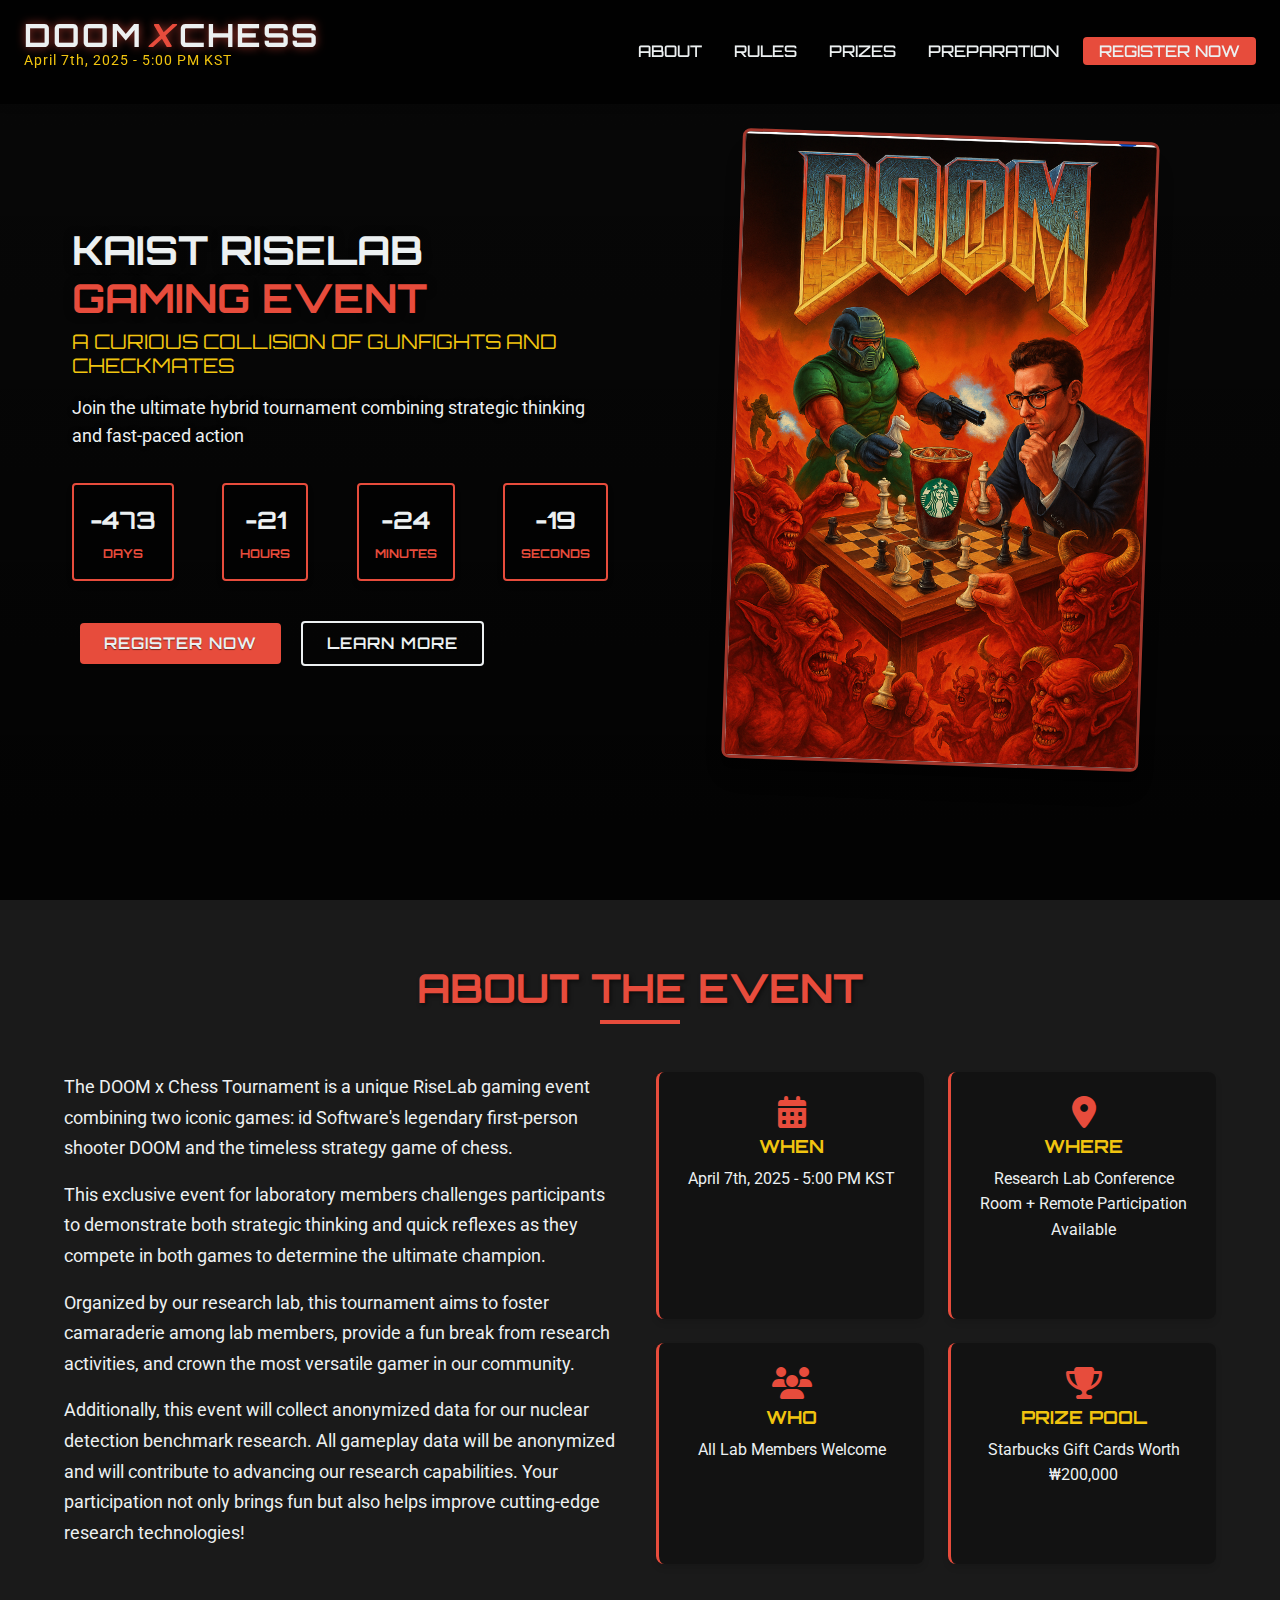
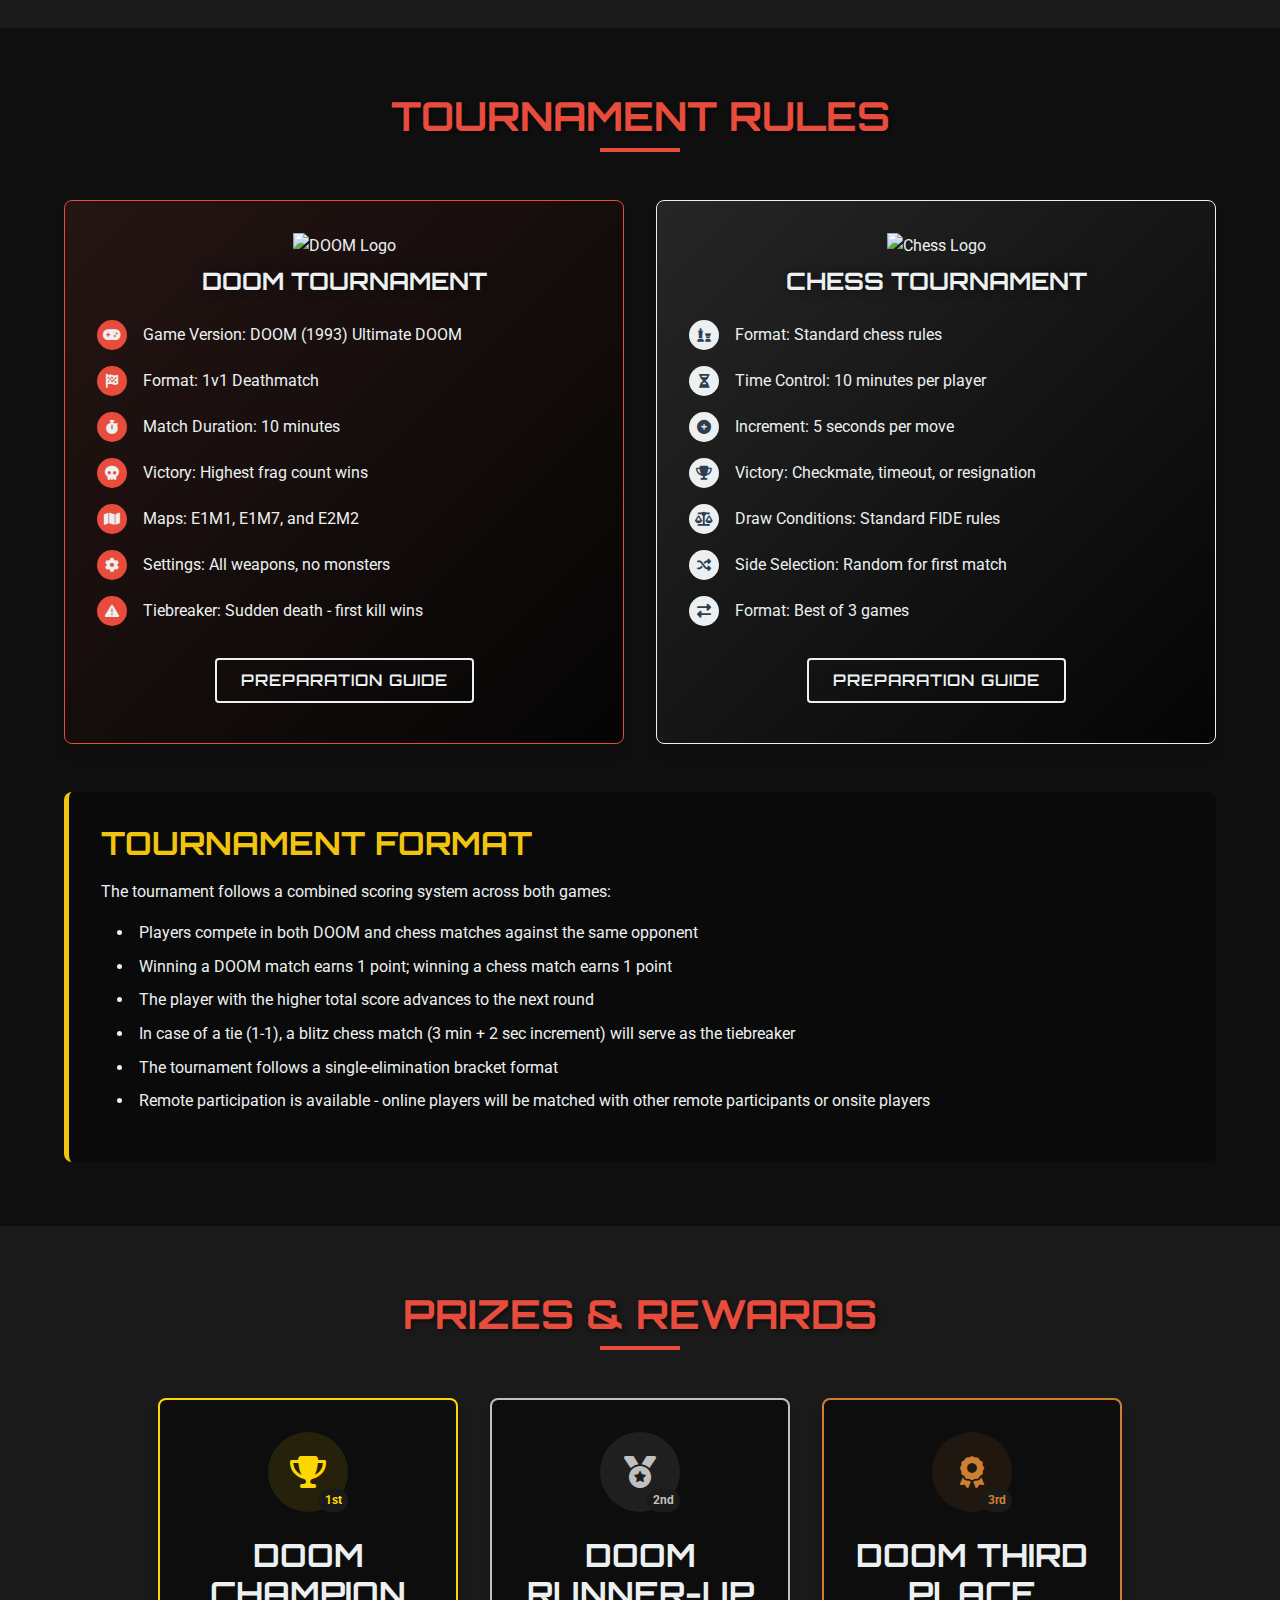
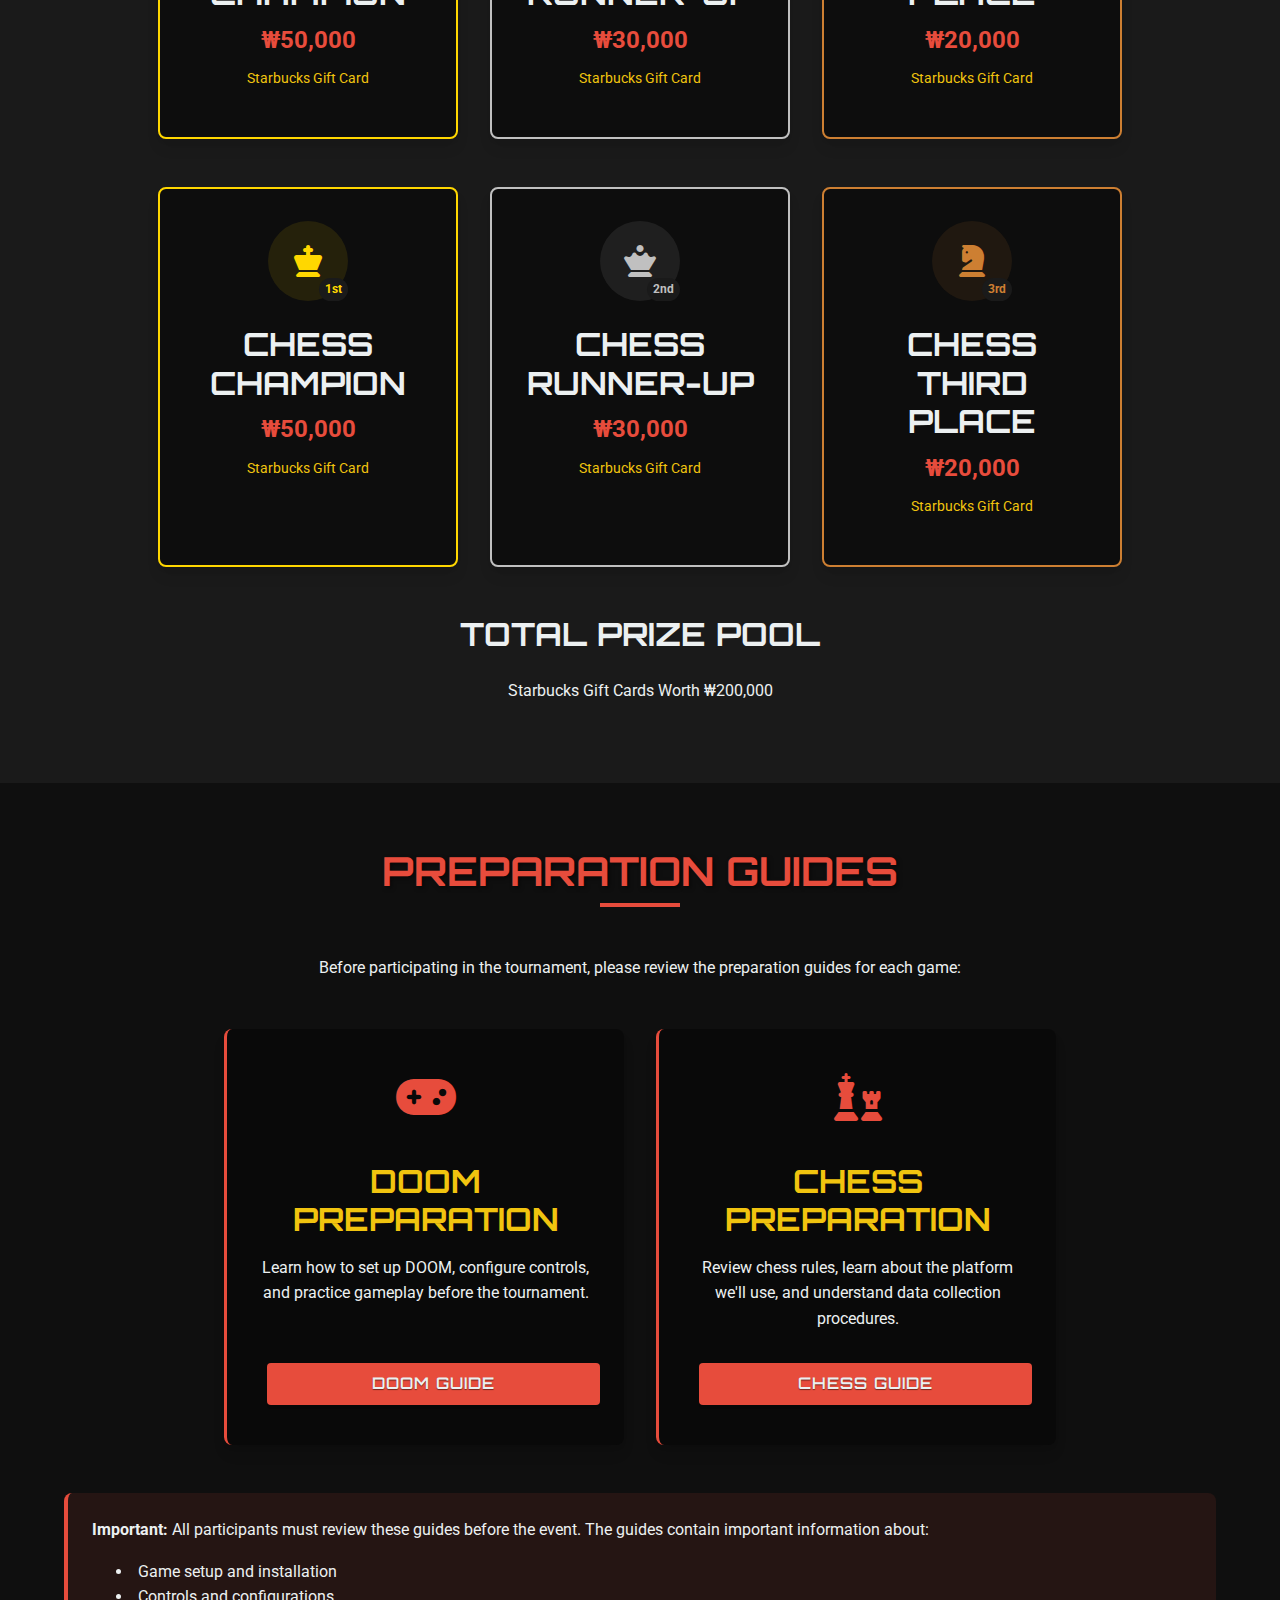
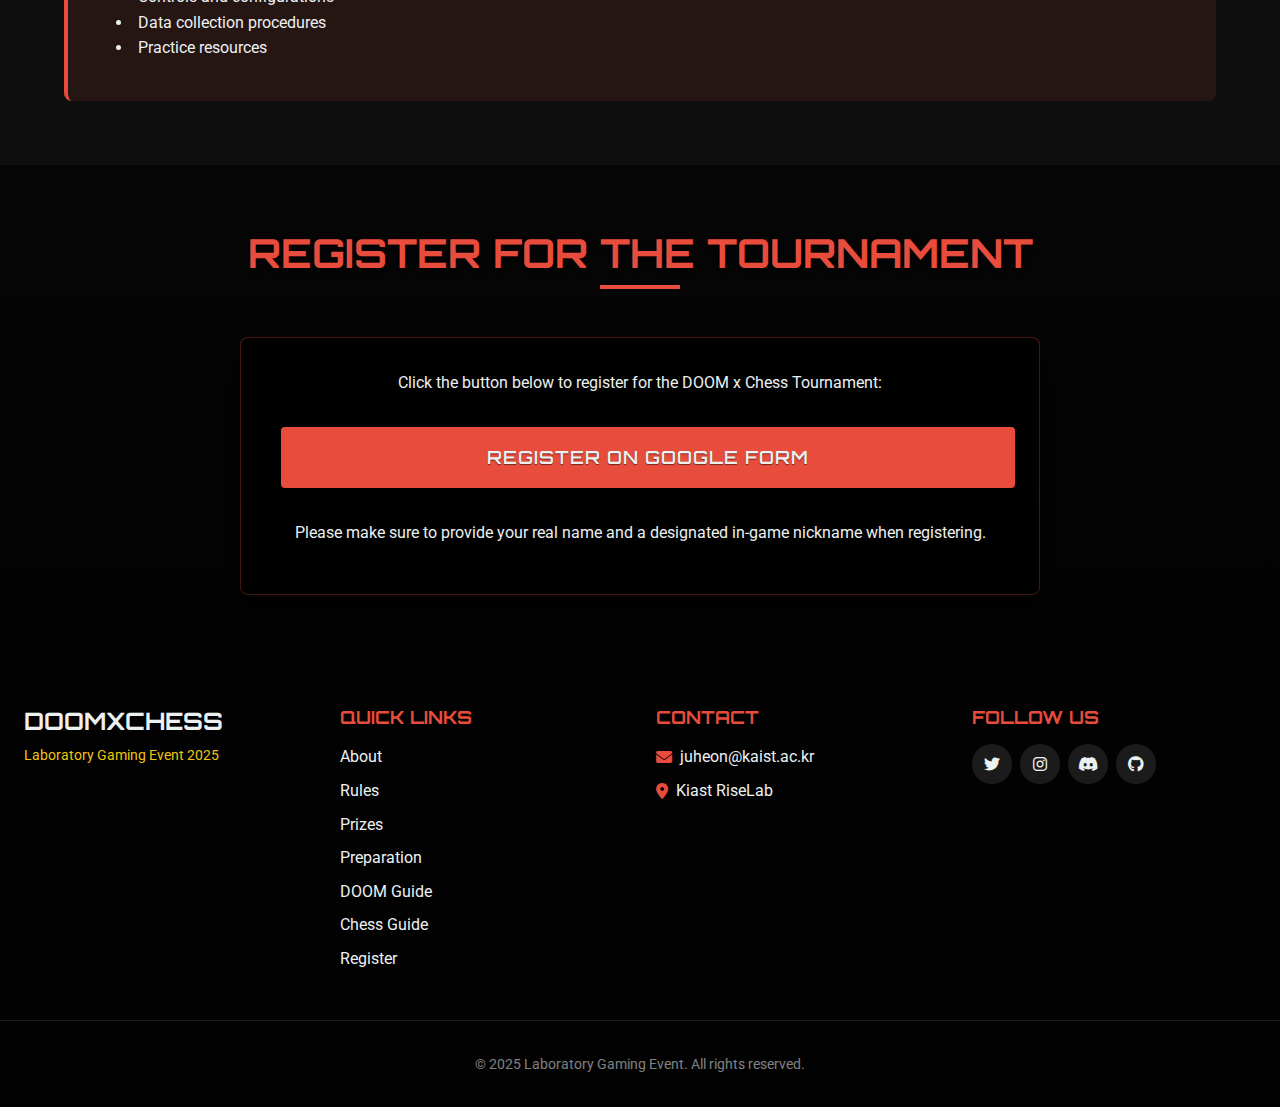
==== commit 71b766aa: "add doom and chess guide design change" ====
--- a/index.html
+++ b/index.html
@@ -305,6 +305,8 @@
                     <li><a href="#rules">Rules</a></li>
                     <li><a href="#prizes">Prizes</a></li>
                     <li><a href="#preparation">Preparation</a></li>
+                    <li><a href="doom-preparation-guide/doom.html">DOOM Guide</a></li>
+                    <li><a href="chess-data-collection-guide/chess.html">Chess Guide</a></li>
                     <li><a href="https://docs.google.com/forms/d/e/1FAIpQLSfu1hyngDFKn1ux6MOGA5RdX9BcaNNa5zRnKMgx4zmht4mQWA/viewform?usp=dialog" target="_blank">Register</a></li>
                 </ul>
             </div>
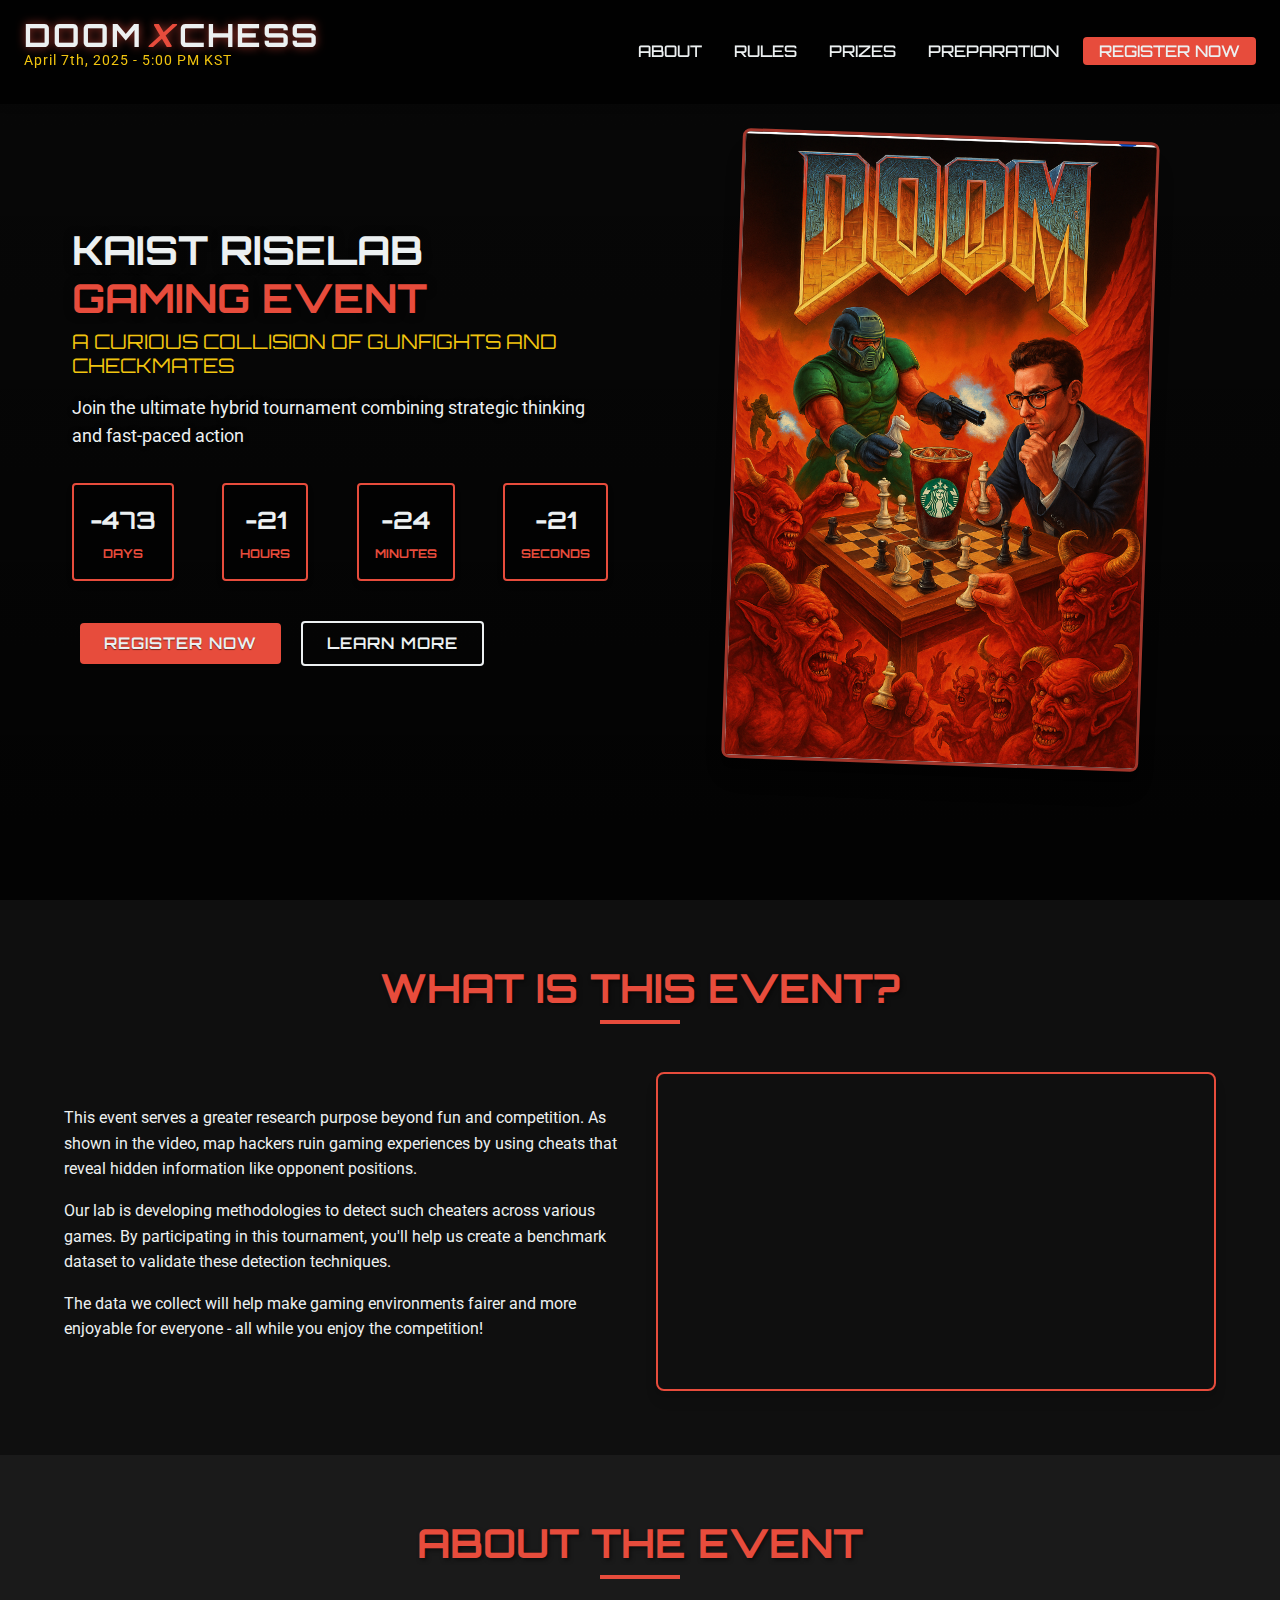
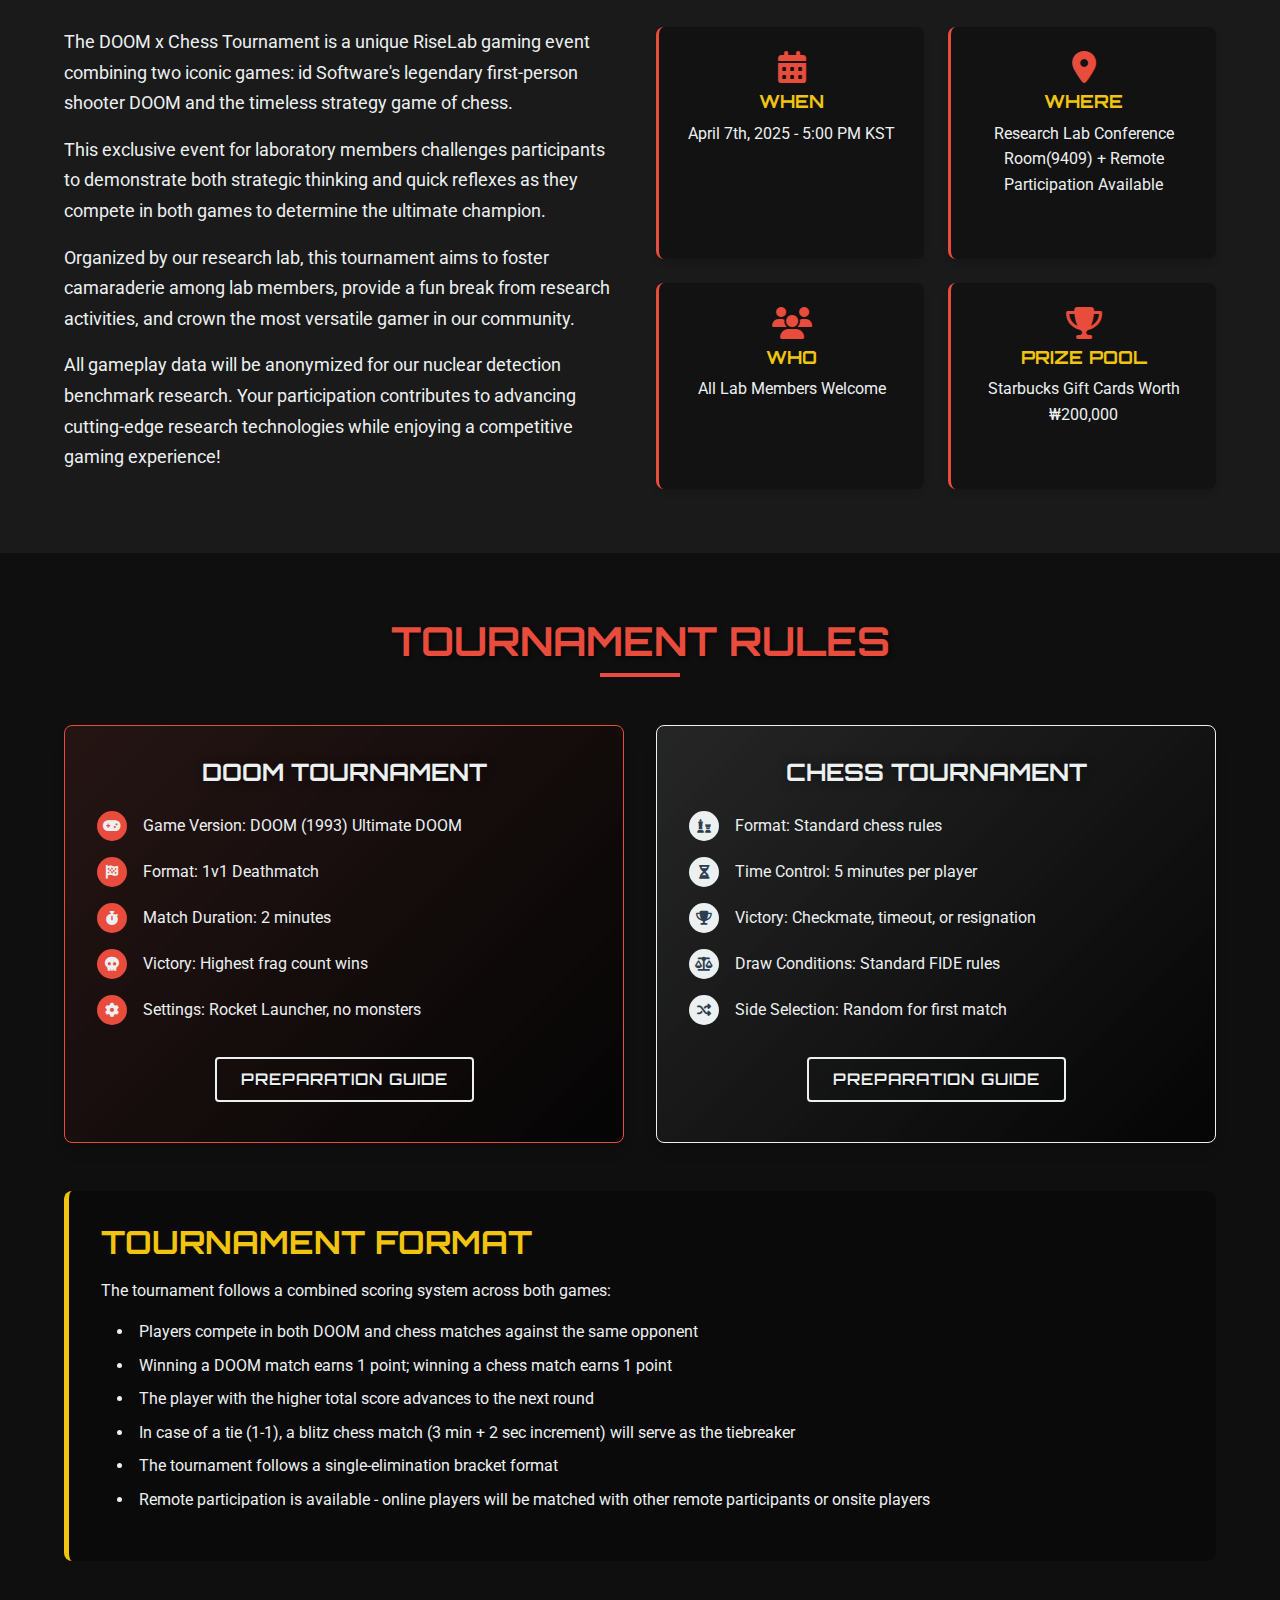
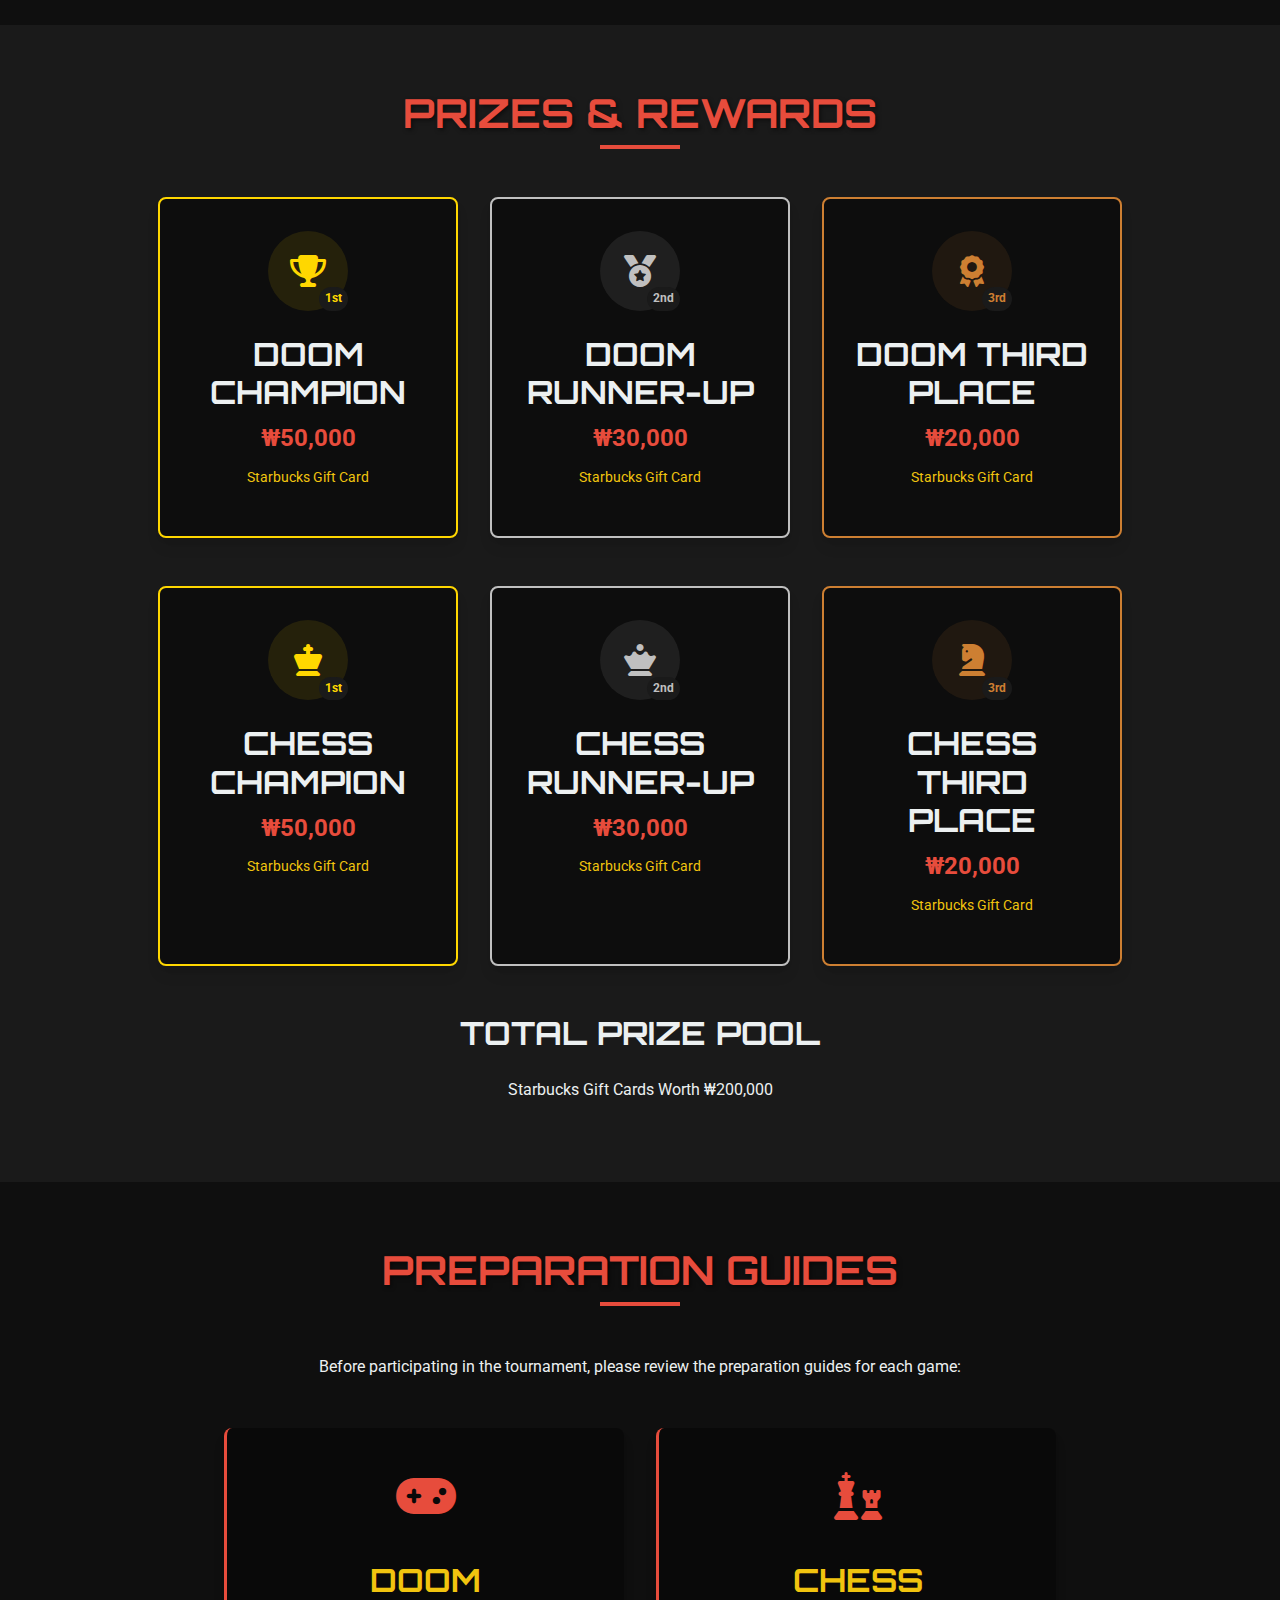
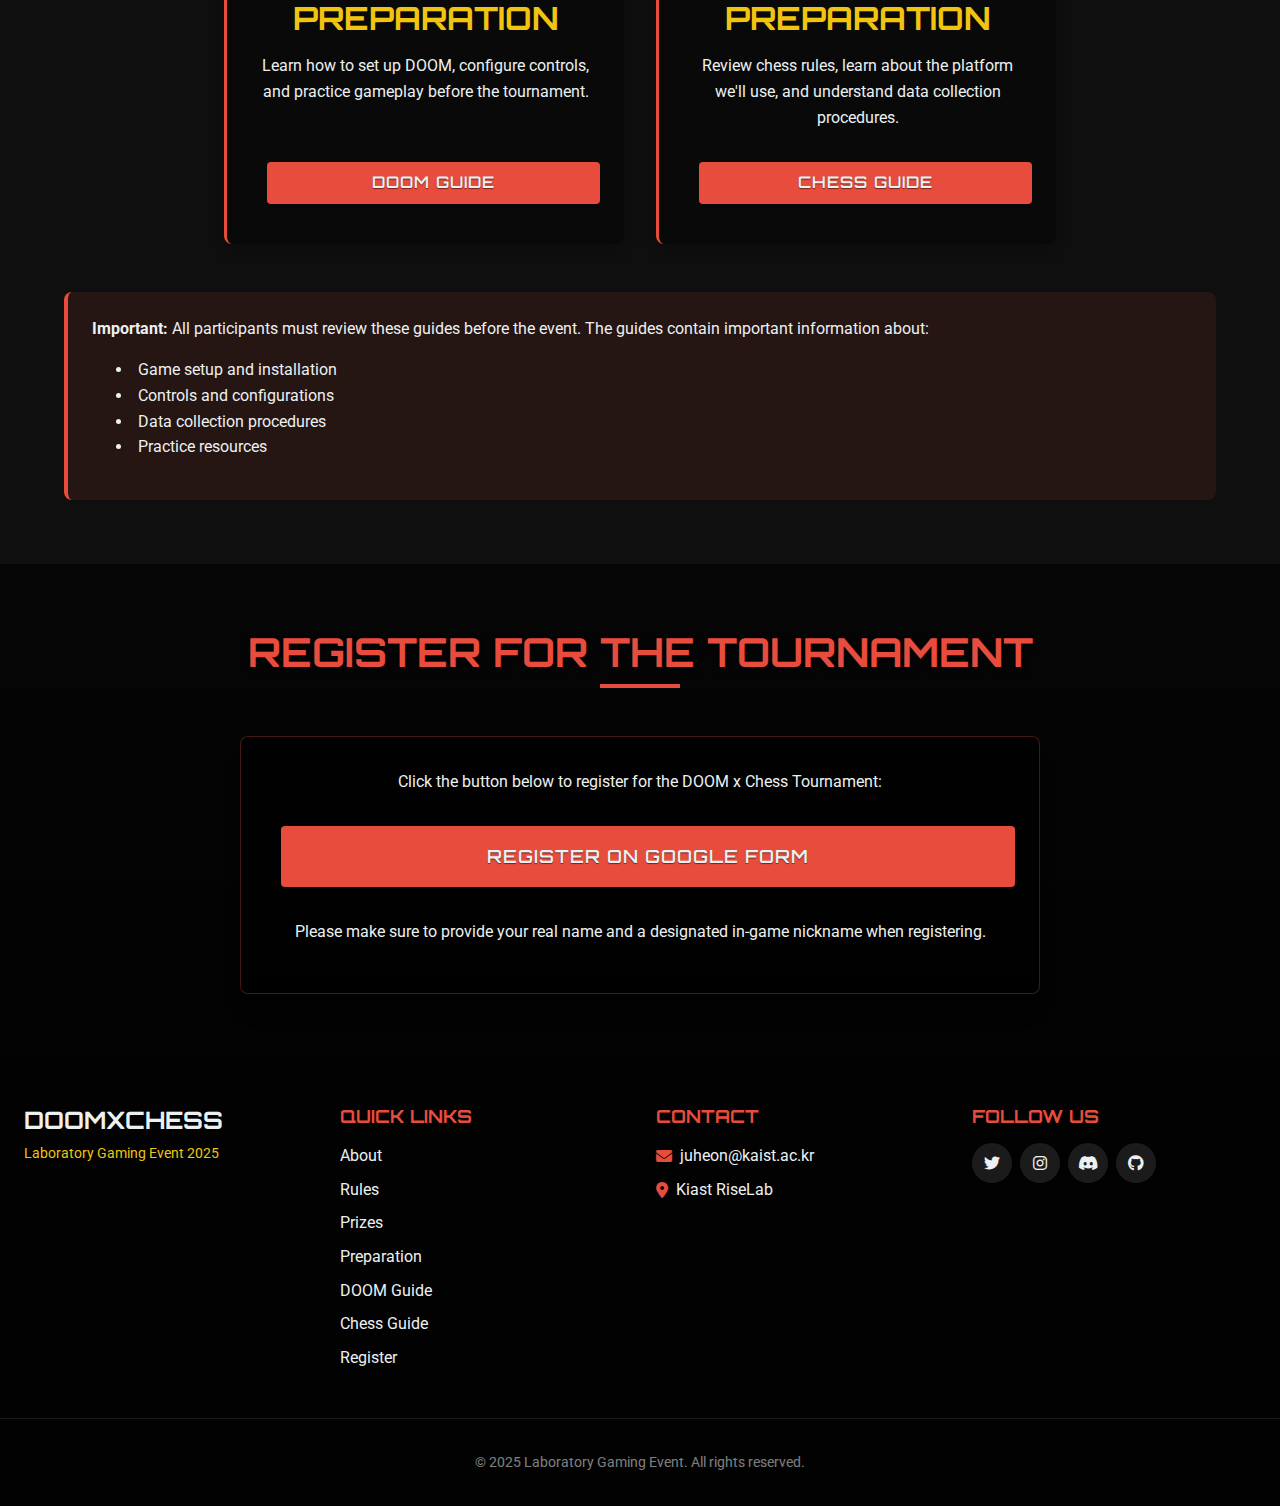
==== commit 45c3d1c5: "Enhance event page with new section detailing the purpose of the tournament, update DOOM tournament " ====
--- a/index.html
+++ b/index.html
@@ -62,6 +62,24 @@
             </div>
         </section>
 
+        <section id="what-is-this" class="section dark-section">
+            <div class="container">
+                <h2 class="section-title">What is this Event?</h2>
+                <div class="event-explanation d-flex flex-wrap justify-content-between align-items-center">
+                    <div class="explanation-text" style="flex: 1; min-width: 300px; padding-right: 2rem;">
+                        <p>This event serves a greater research purpose beyond fun and competition. As shown in the video, map hackers ruin gaming experiences by using cheats that reveal hidden information like opponent positions.</p>
+                        <p>Our lab is developing methodologies to detect such cheaters across various games. By participating in this tournament, you'll help us create a benchmark dataset to validate these detection techniques.</p>
+                        <p>The data we collect will help make gaming environments fairer and more enjoyable for everyone - all while you enjoy the competition!</p>
+                    </div>
+                    <div class="video-container" style="flex: 1; min-width: 300px;">
+                        <div class="position-relative" style="padding-bottom: 56.25%; height: 0; overflow: hidden; max-width: 100%; border-radius: var(--radius-md); box-shadow: var(--shadow-lg); border: 2px solid var(--doom-red);">
+                            <iframe style="position: absolute; top: 0; left: 0; width: 100%; height: 100%;" src="https://www.youtube.com/embed/zLhqYNz9ufE" frameborder="0" allow="accelerometer; autoplay; clipboard-write; encrypted-media; gyroscope; picture-in-picture" allowfullscreen></iframe>
+                        </div>
+                    </div>
+                </div>
+            </div>
+        </section>
+
         <section id="about" class="section">
             <div class="container">
                 <h2 class="section-title">About the Event</h2>
@@ -70,7 +88,7 @@
                         <p>The DOOM x Chess Tournament is a unique RiseLab gaming event combining two iconic games: id Software's legendary first-person shooter DOOM and the timeless strategy game of chess.</p>
                         <p>This exclusive event for laboratory members challenges participants to demonstrate both strategic thinking and quick reflexes as they compete in both games to determine the ultimate champion.</p>
                         <p>Organized by our research lab, this tournament aims to foster camaraderie among lab members, provide a fun break from research activities, and crown the most versatile gamer in our community.</p>
-                        <p>Additionally, this event will collect anonymized data for our nuclear detection benchmark research. All gameplay data will be anonymized and will contribute to advancing our research capabilities. Your participation not only brings fun but also helps improve cutting-edge research technologies!</p>
+                        <p>All gameplay data will be anonymized for our nuclear detection benchmark research. Your participation contributes to advancing cutting-edge research technologies while enjoying a competitive gaming experience!</p>
                     </div>
                     <div class="about-features">
                         <div class="feature">
@@ -81,7 +99,7 @@
                         <div class="feature">
                             <i class="fas fa-map-marker-alt"></i>
                             <h3>Where</h3>
-                            <p>Research Lab Conference Room + Remote Participation Available</p>
+                            <p>Research Lab Conference Room(9409) + Remote Participation Available</p>
                         </div>
                         <div class="feature">
                             <i class="fas fa-users"></i>
@@ -105,18 +123,15 @@
                 <div class="games-container">
                     <div class="game-rules doom">
                         <div class="game-header">
-                            <img src="images/doom-logo.png" alt="DOOM Logo" class="game-logo">
                             <h3>DOOM Tournament</h3>
                         </div>
                         <div class="rule-content">
                             <ul class="rule-list">
                                 <li><span class="rule-icon"><i class="fas fa-gamepad"></i></span> Game Version: DOOM (1993) Ultimate DOOM</li>
                                 <li><span class="rule-icon"><i class="fas fa-flag-checkered"></i></span> Format: 1v1 Deathmatch</li>
-                                <li><span class="rule-icon"><i class="fas fa-stopwatch"></i></span> Match Duration: 10 minutes</li>
+                                <li><span class="rule-icon"><i class="fas fa-stopwatch"></i></span> Match Duration: 2 minutes</li>
                                 <li><span class="rule-icon"><i class="fas fa-skull"></i></span> Victory: Highest frag count wins</li>
-                                <li><span class="rule-icon"><i class="fas fa-map"></i></span> Maps: E1M1, E1M7, and E2M2</li>
-                                <li><span class="rule-icon"><i class="fas fa-cog"></i></span> Settings: All weapons, no monsters</li>
-                                <li><span class="rule-icon"><i class="fas fa-exclamation-triangle"></i></span> Tiebreaker: Sudden death - first kill wins</li>
+                                <li><span class="rule-icon"><i class="fas fa-cog"></i></span> Settings: Rocket Launcher, no monsters</li>
                             </ul>
                             <div class="rule-links text-center mt-3">
                                 <a href="doom-preparation-guide/doom.html" class="btn secondary-btn">Preparation Guide</a>
@@ -126,18 +141,15 @@
                     
                     <div class="game-rules chess">
                         <div class="game-header">
-                            <img src="images/chess-logo.png" alt="Chess Logo" class="game-logo">
                             <h3>Chess Tournament</h3>
                         </div>
                         <div class="rule-content">
                             <ul class="rule-list">
                                 <li><span class="rule-icon"><i class="fas fa-chess"></i></span> Format: Standard chess rules</li>
-                                <li><span class="rule-icon"><i class="fas fa-hourglass-half"></i></span> Time Control: 10 minutes per player</li>
-                                <li><span class="rule-icon"><i class="fas fa-plus-circle"></i></span> Increment: 5 seconds per move</li>
+                                <li><span class="rule-icon"><i class="fas fa-hourglass-half"></i></span> Time Control: 5 minutes per player</li>
                                 <li><span class="rule-icon"><i class="fas fa-trophy"></i></span> Victory: Checkmate, timeout, or resignation</li>
                                 <li><span class="rule-icon"><i class="fas fa-balance-scale"></i></span> Draw Conditions: Standard FIDE rules</li>
                                 <li><span class="rule-icon"><i class="fas fa-random"></i></span> Side Selection: Random for first match</li>
-                                <li><span class="rule-icon"><i class="fas fa-exchange-alt"></i></span> Format: Best of 3 games</li>
                             </ul>
                             <div class="rule-links text-center mt-3">
                                 <a href="chess-data-collection-guide/chess.html" class="btn secondary-btn">Preparation Guide</a>
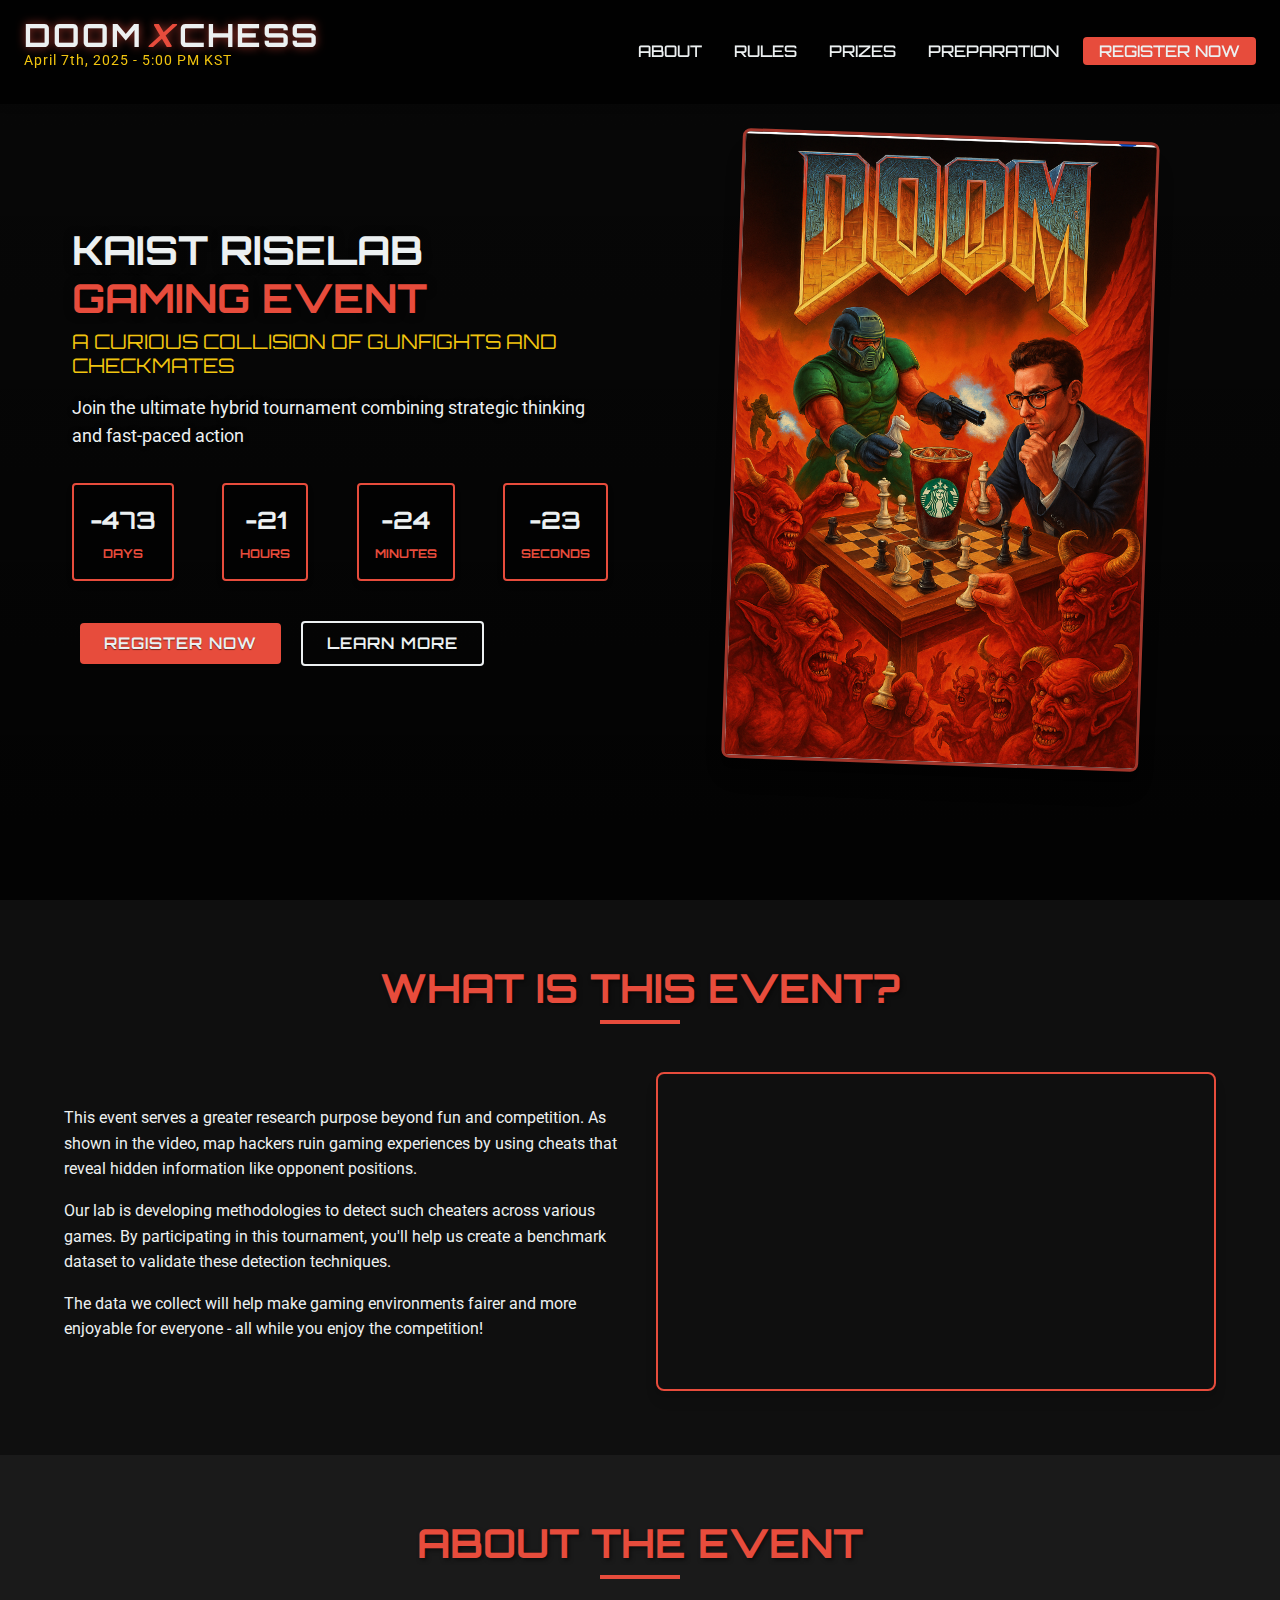
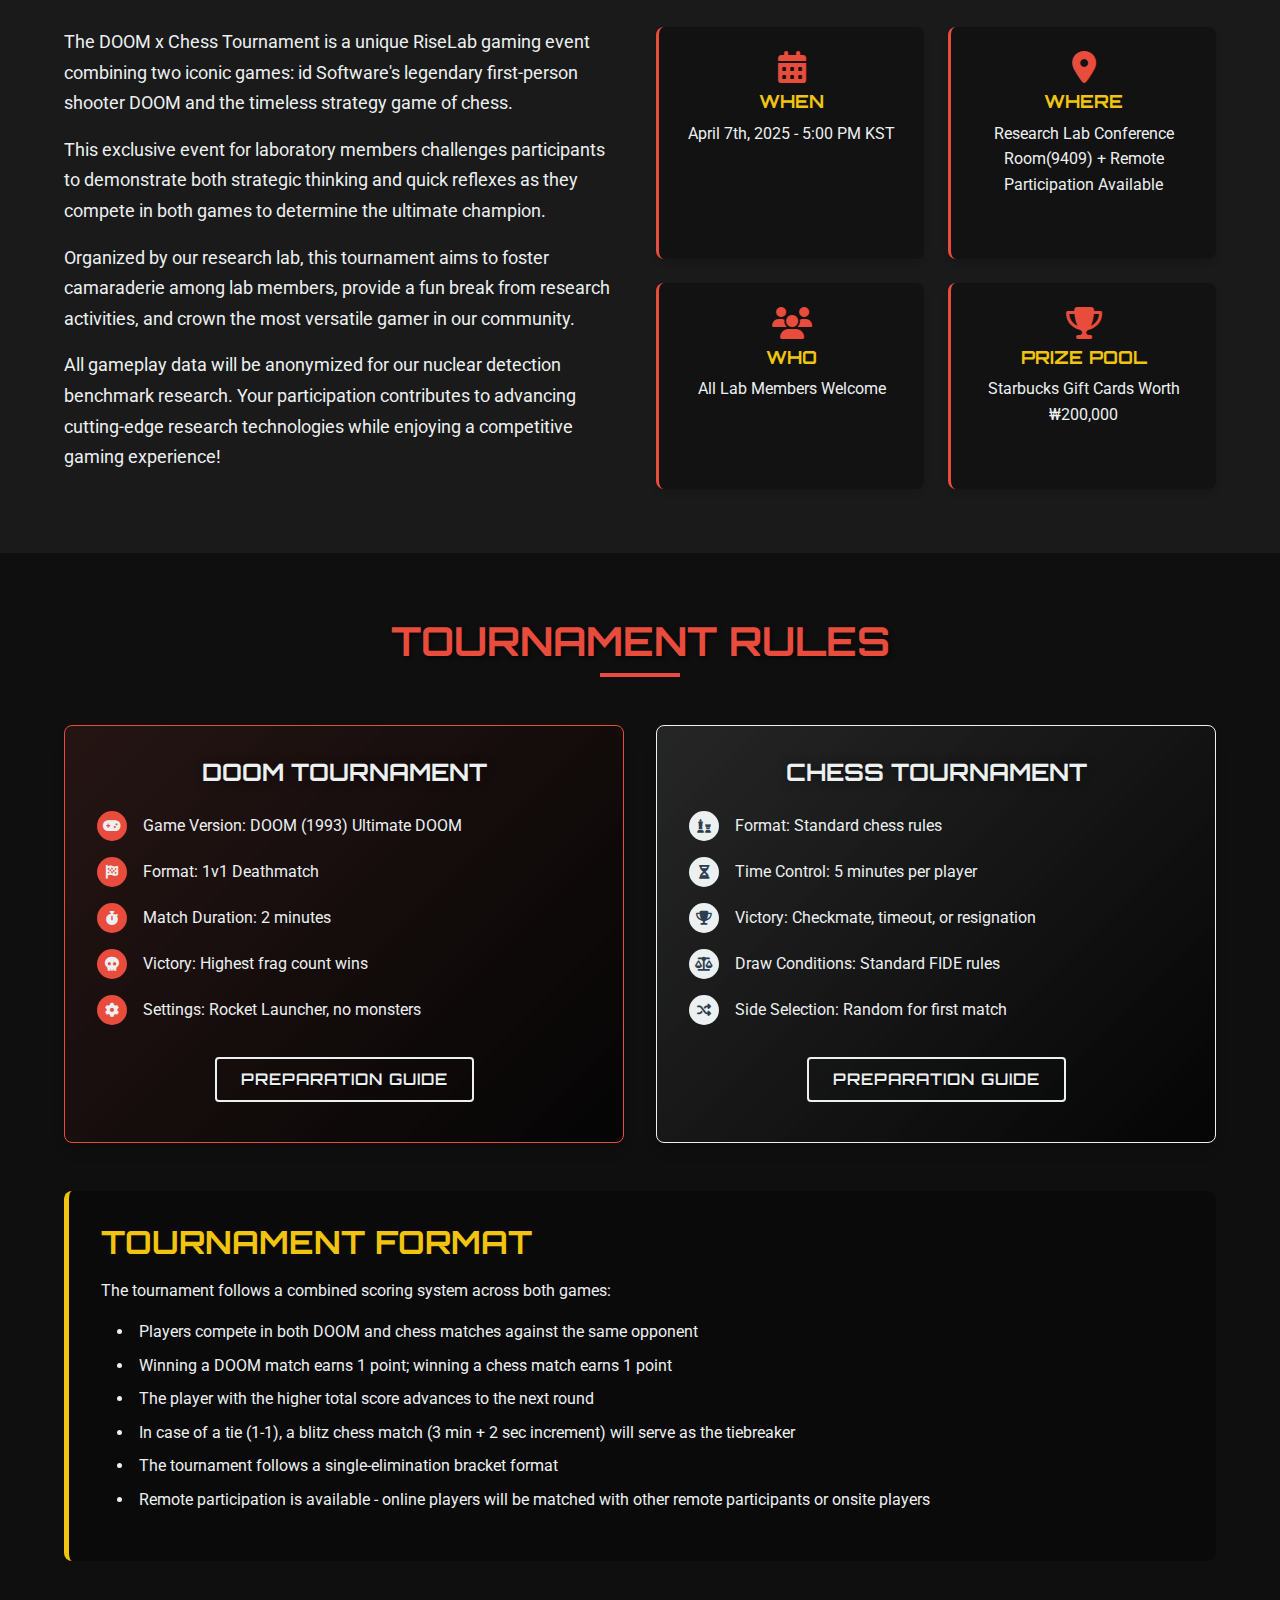
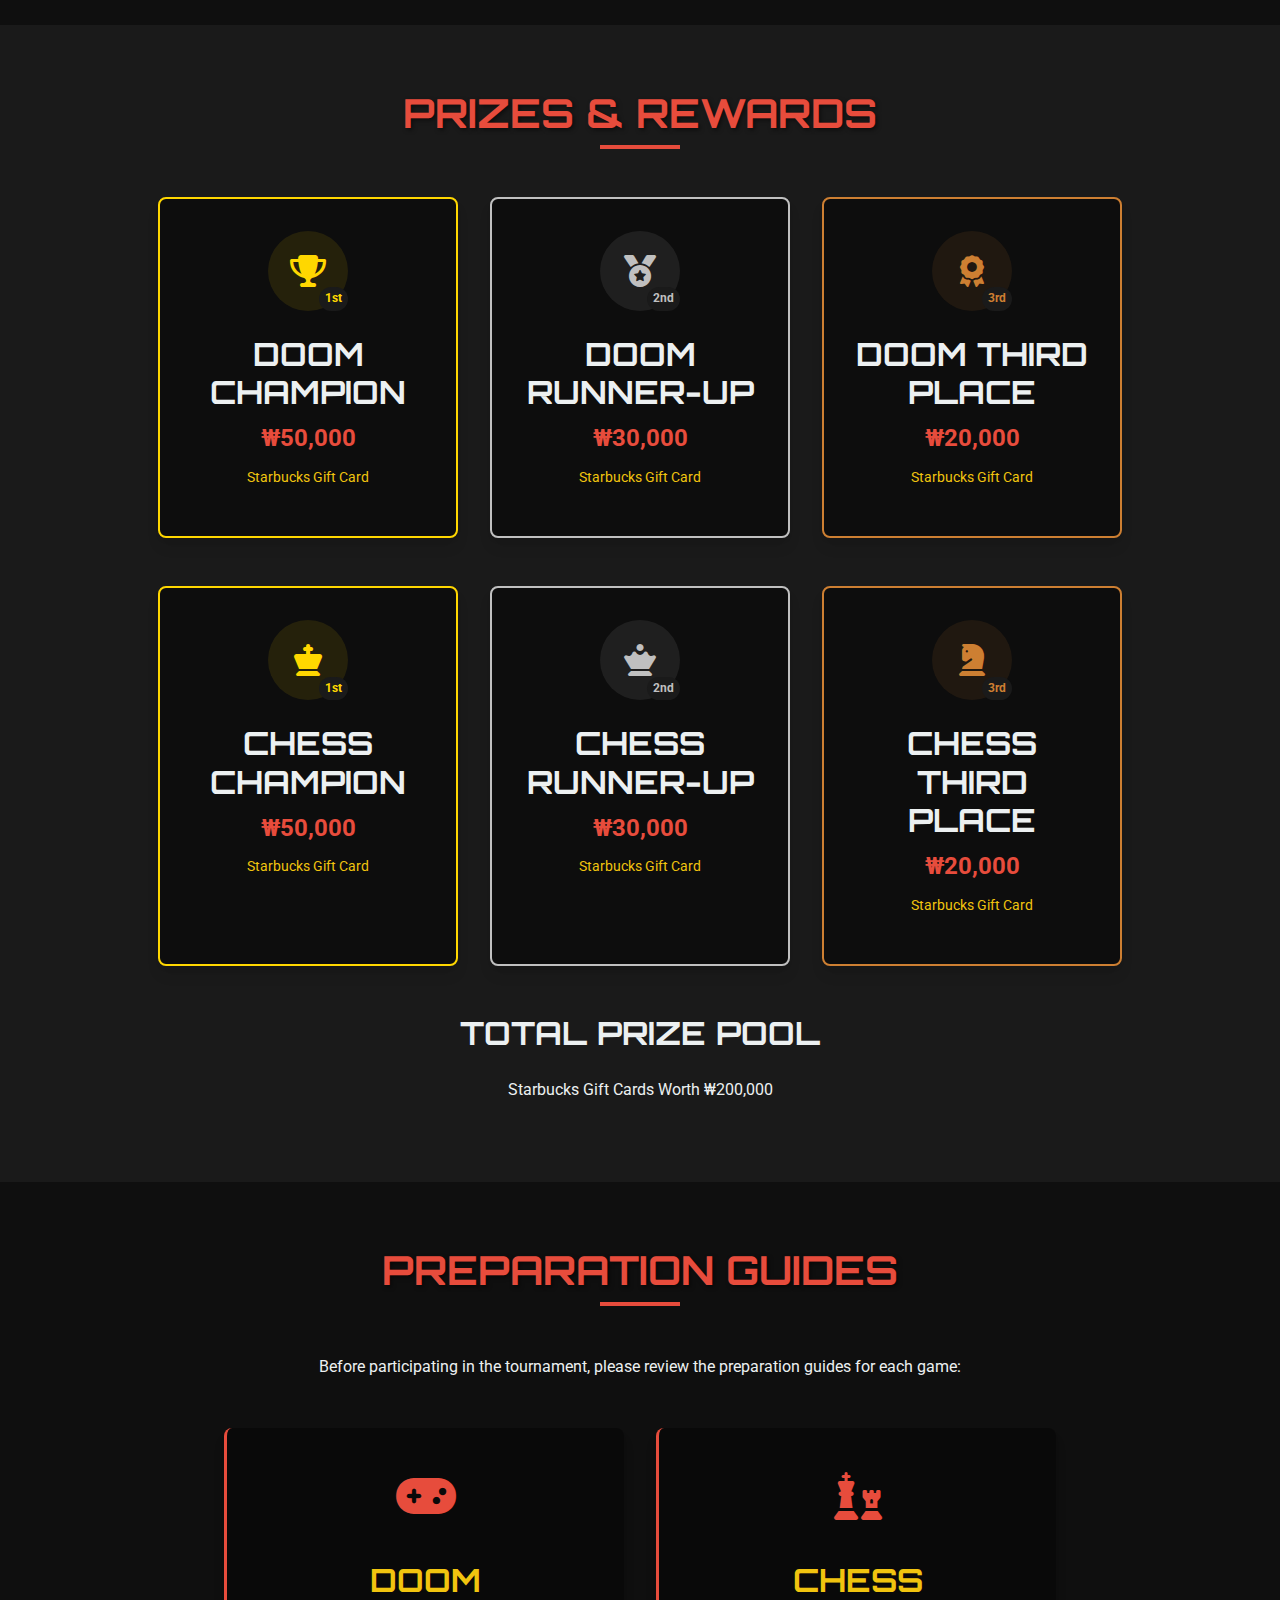
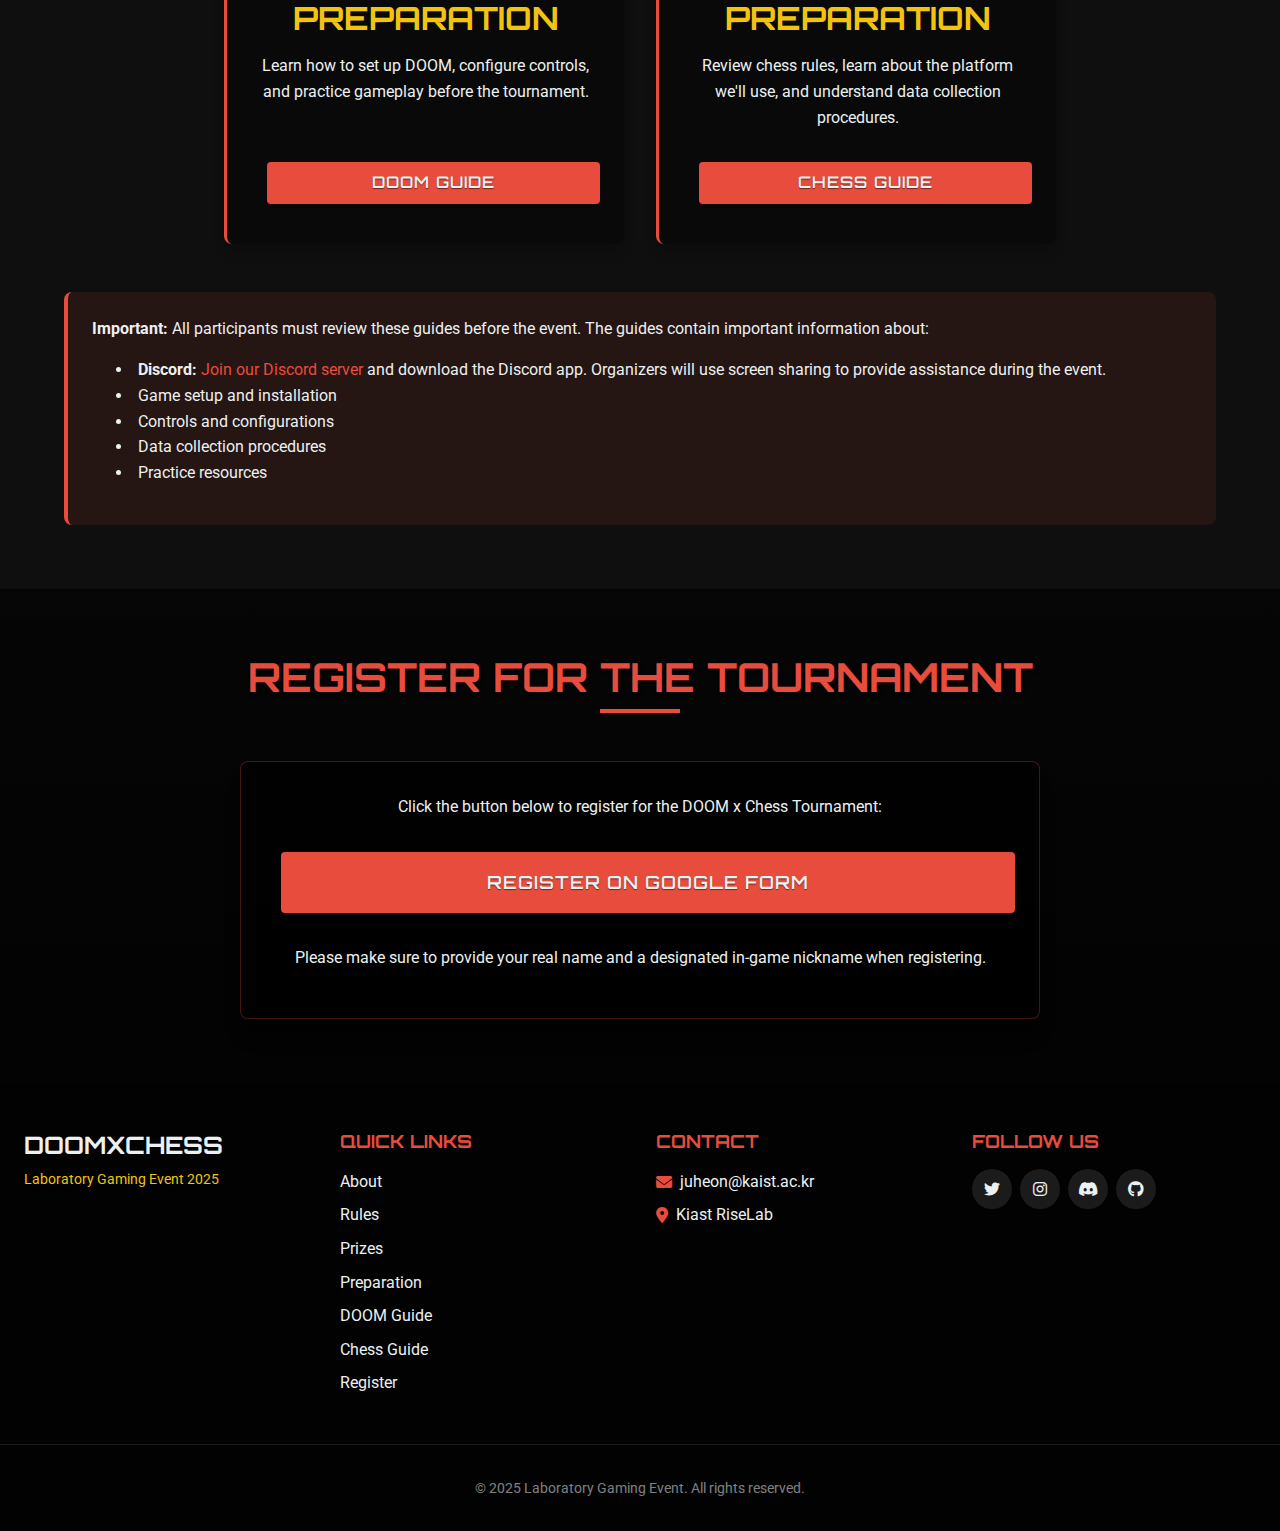
==== commit e1ba2728: "Update preparation note in event page to include Discord server link for participant assistance." ====
--- a/index.html
+++ b/index.html
@@ -283,6 +283,7 @@
                 <div class="preparation-note mt-5">
                     <p><strong>Important:</strong> All participants must review these guides before the event. The guides contain important information about:</p>
                     <ul>
+                        <li><strong>Discord:</strong> <a href="https://discord.gg/4vR9Sa2J" target="_blank">Join our Discord server</a> and download the Discord app. Organizers will use screen sharing to provide assistance during the event.</li>
                         <li>Game setup and installation</li>
                         <li>Controls and configurations</li>
                         <li>Data collection procedures</li>
